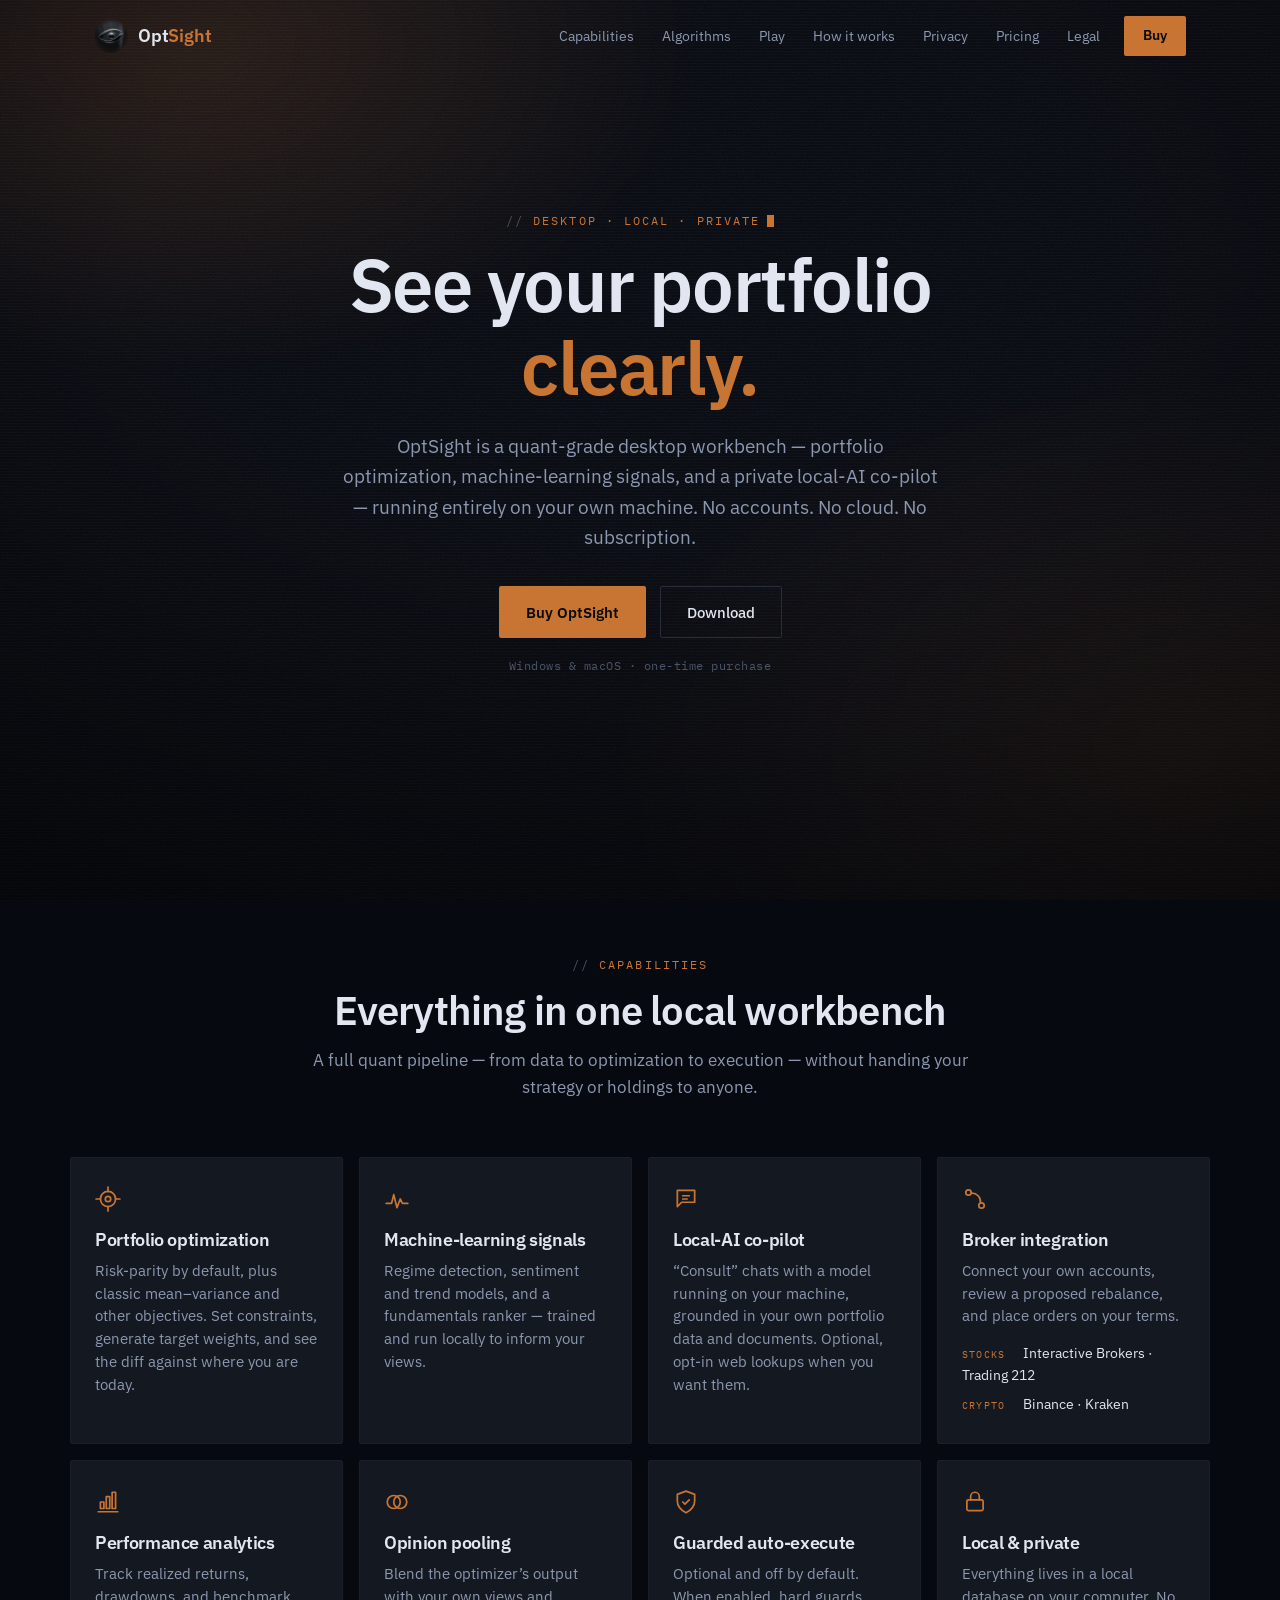
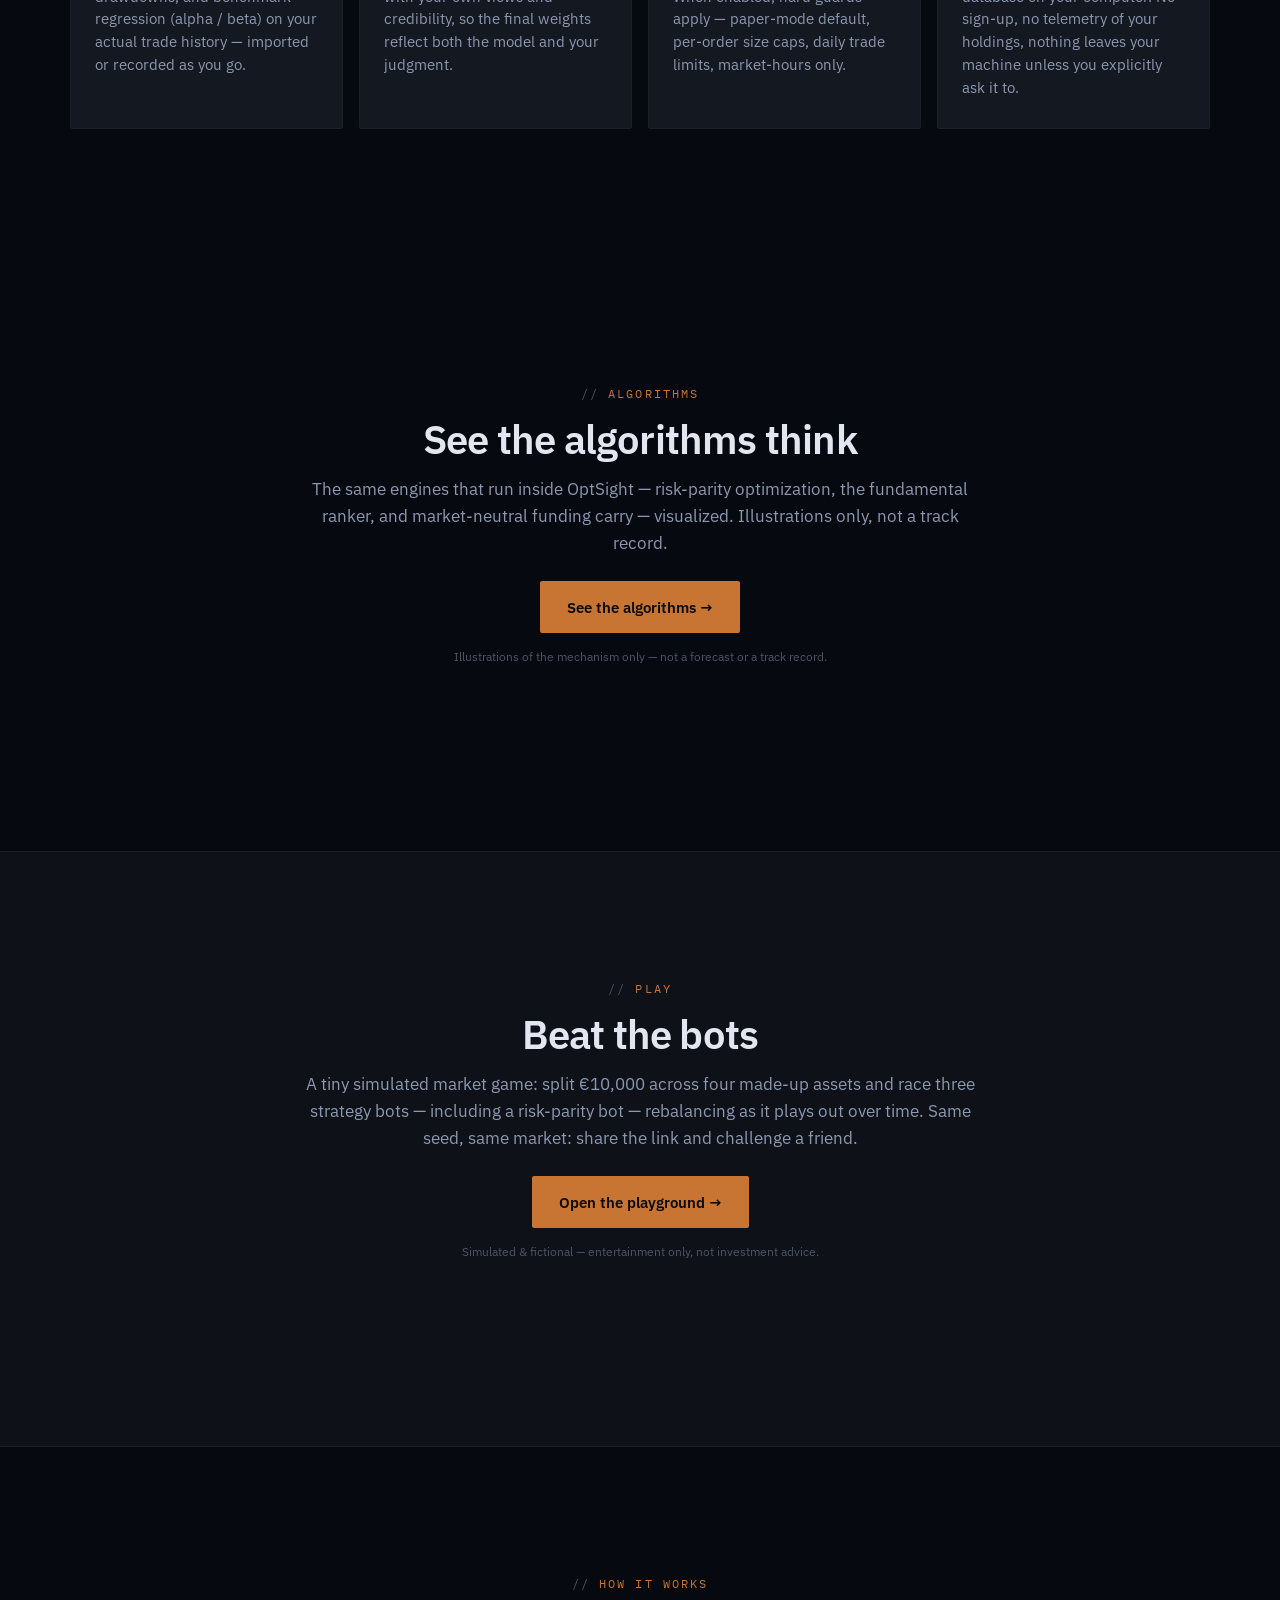
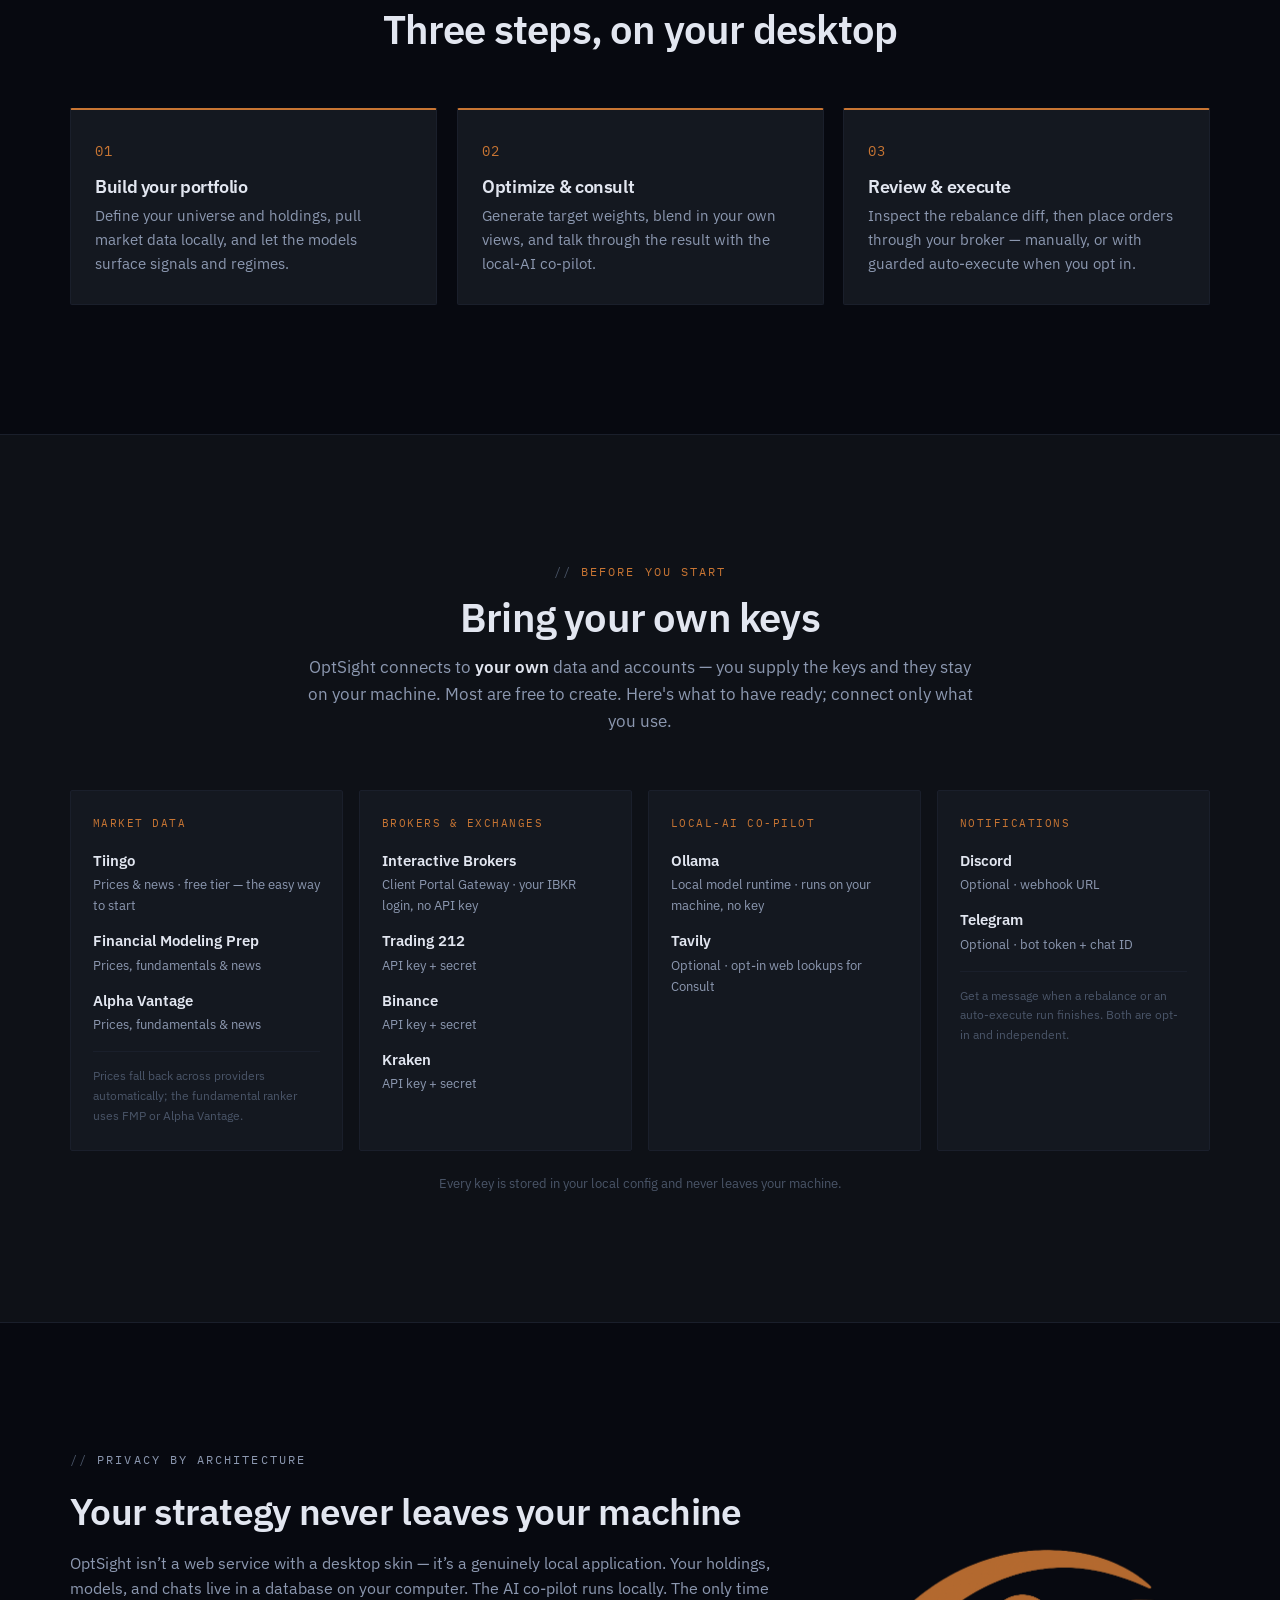
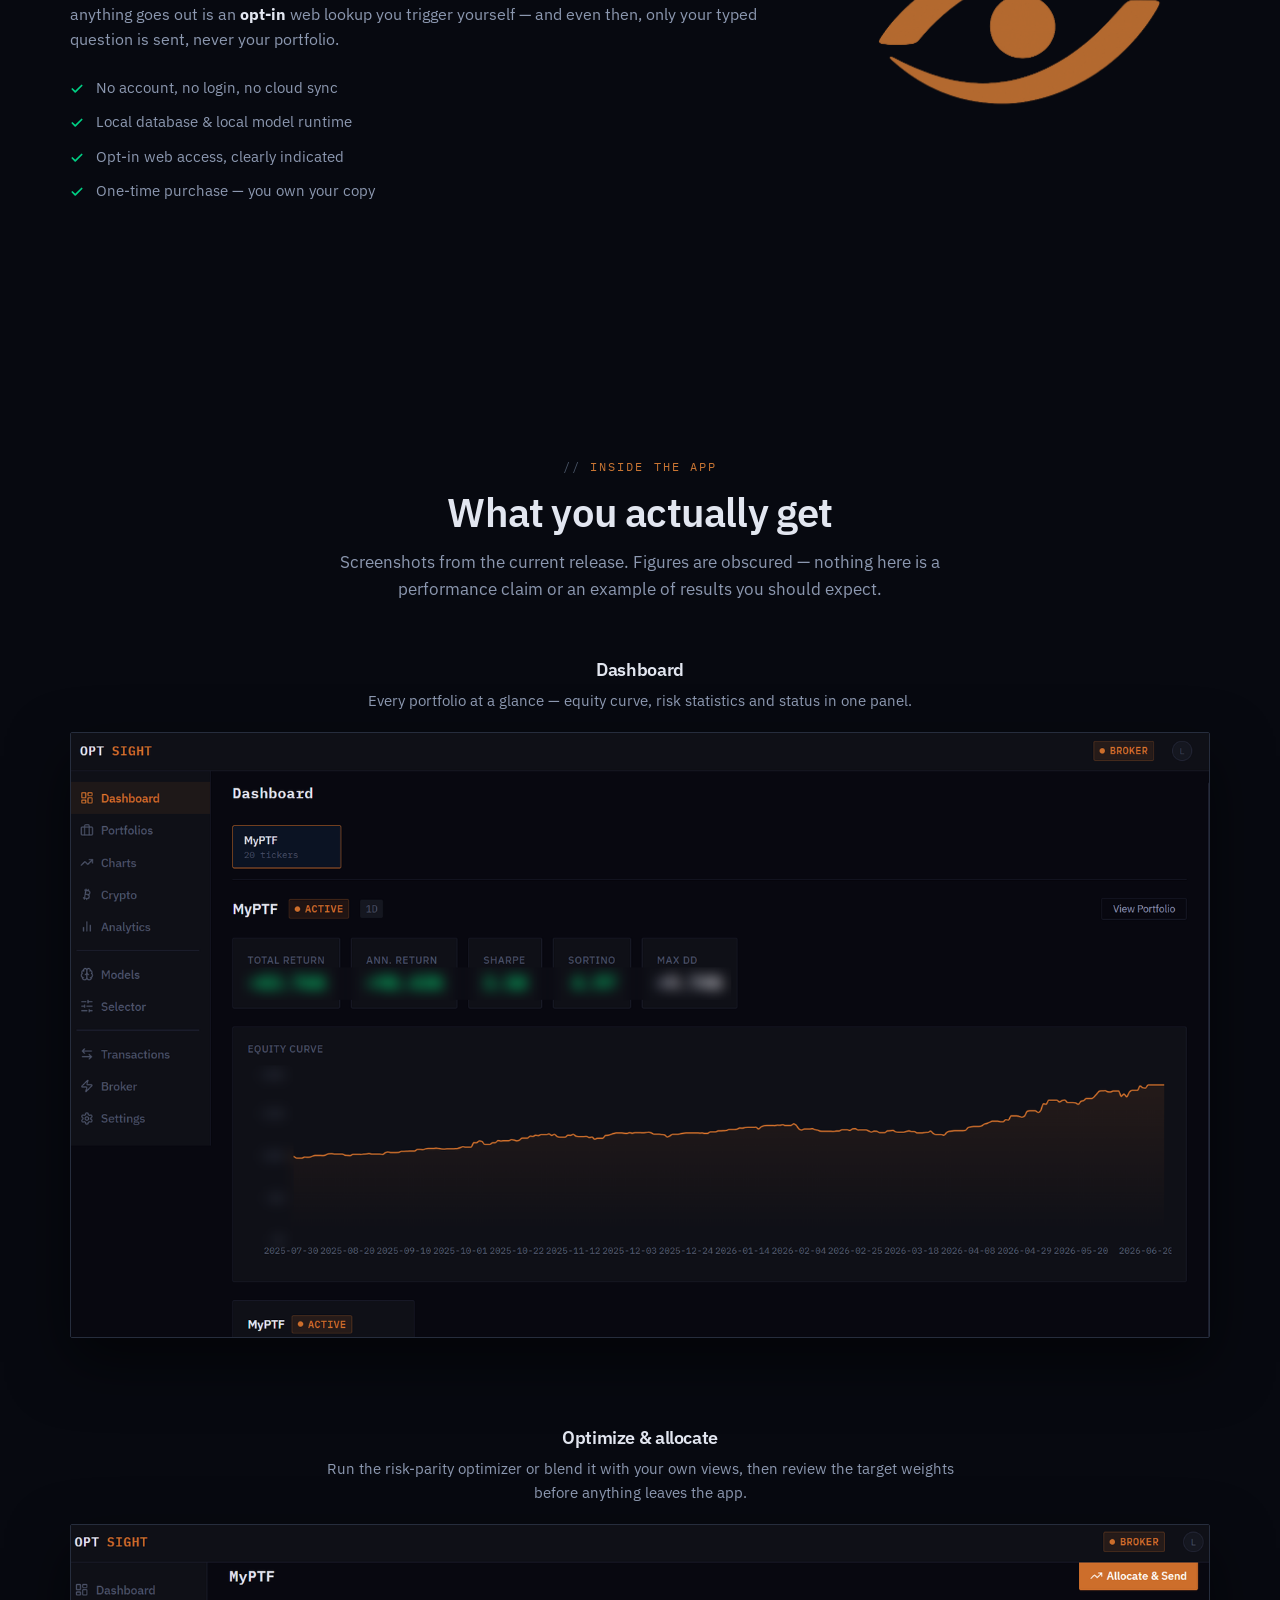
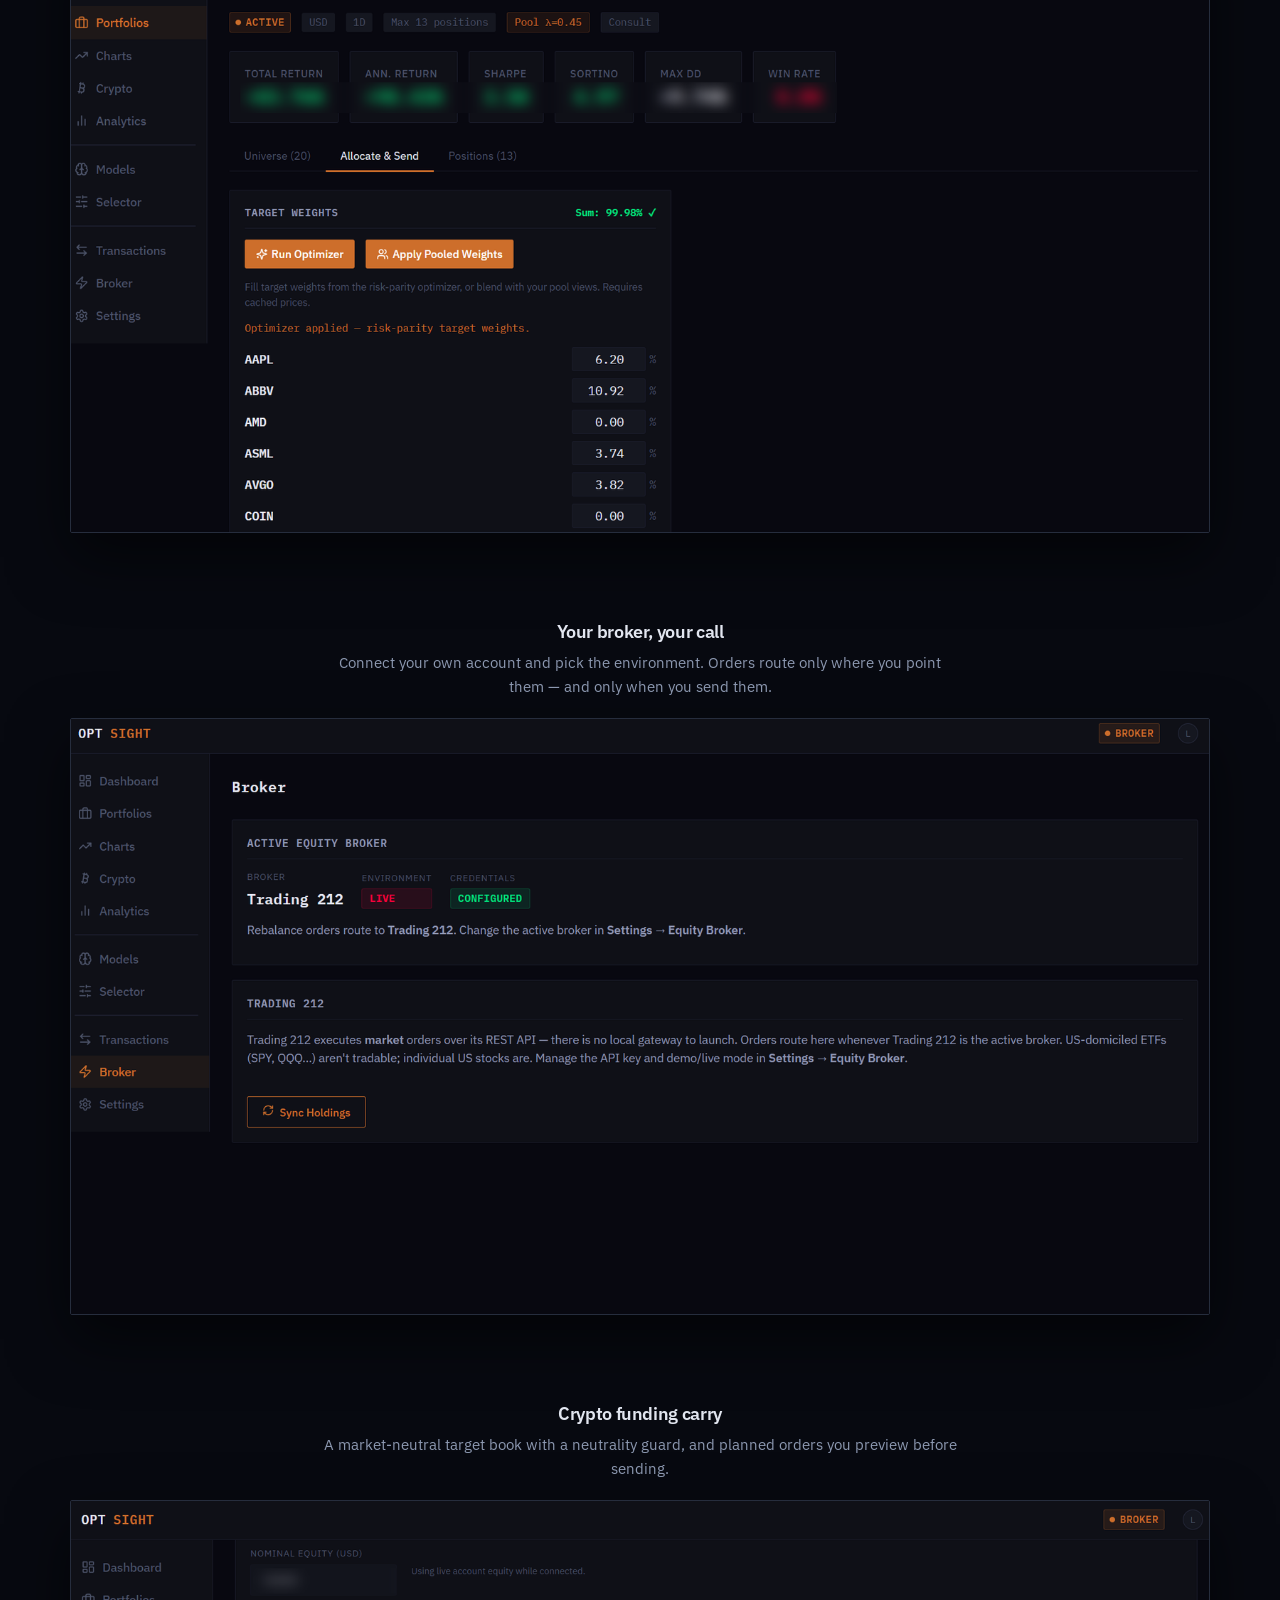
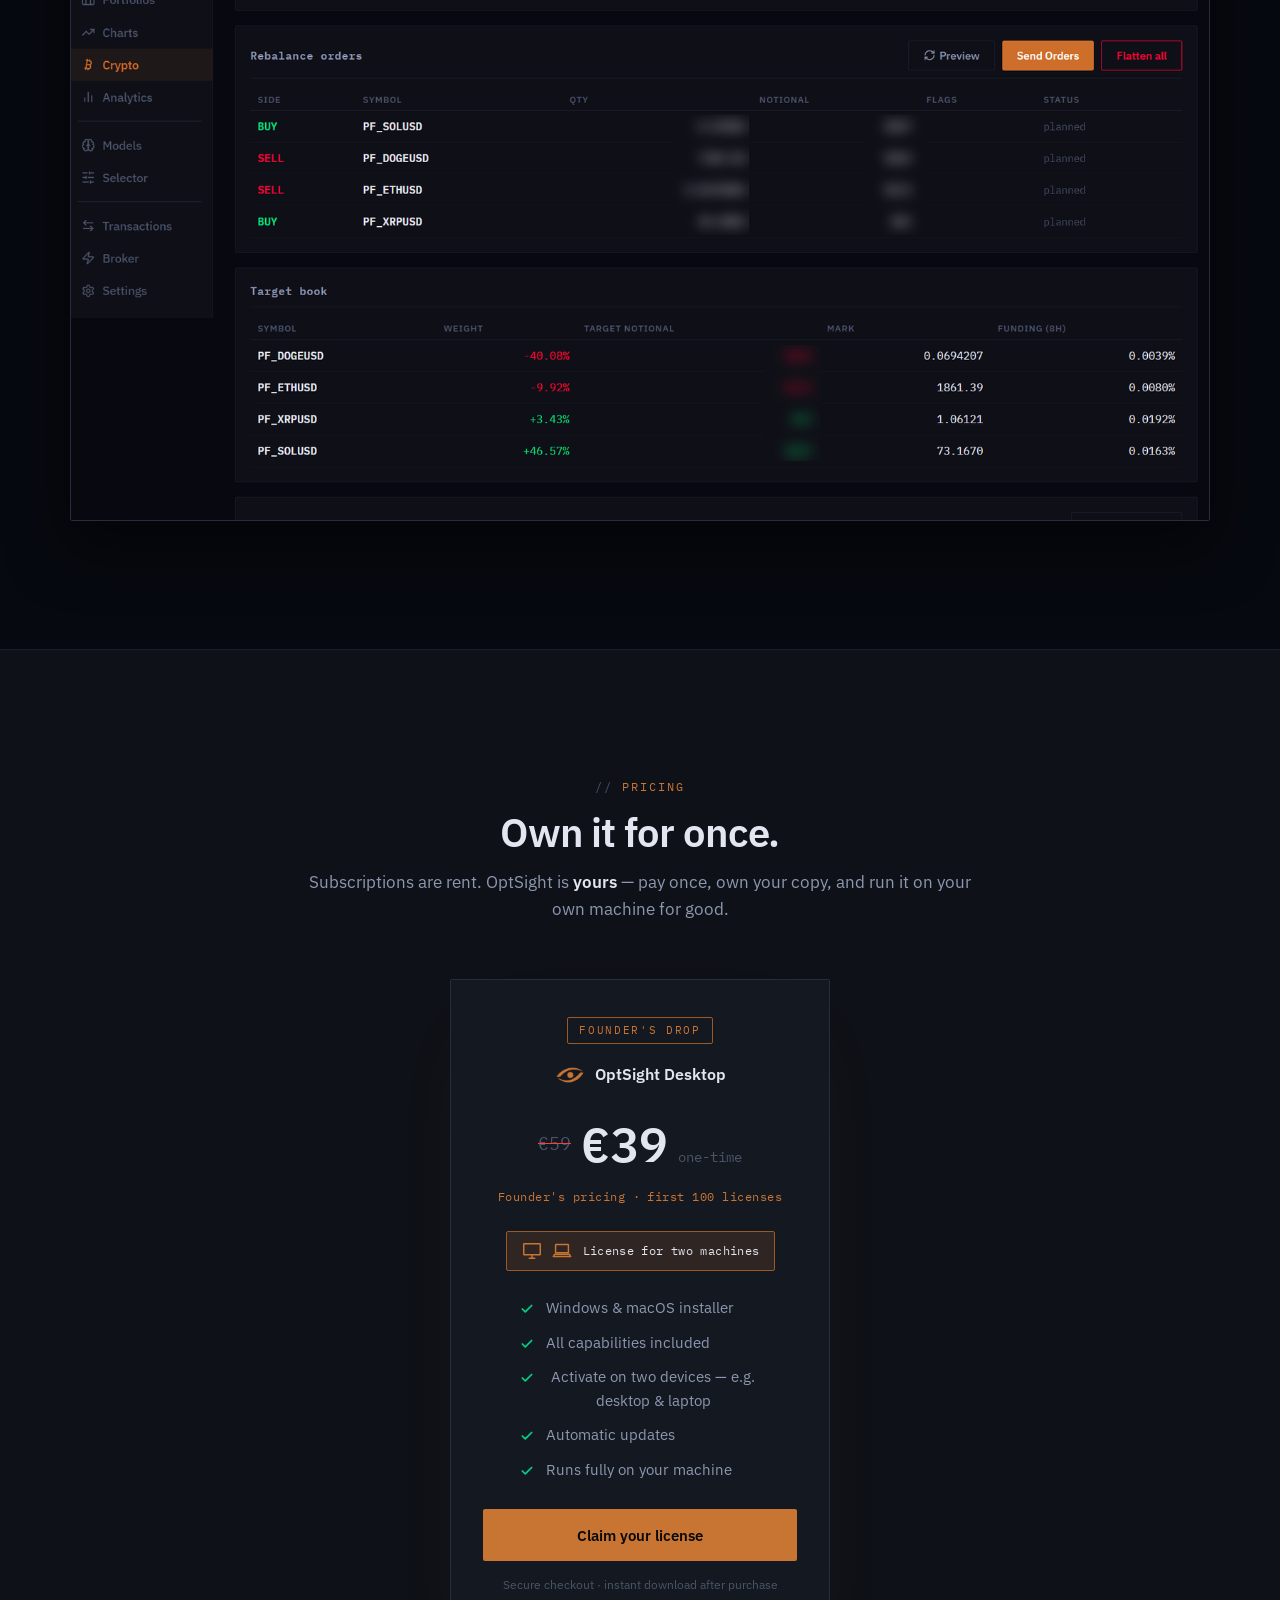
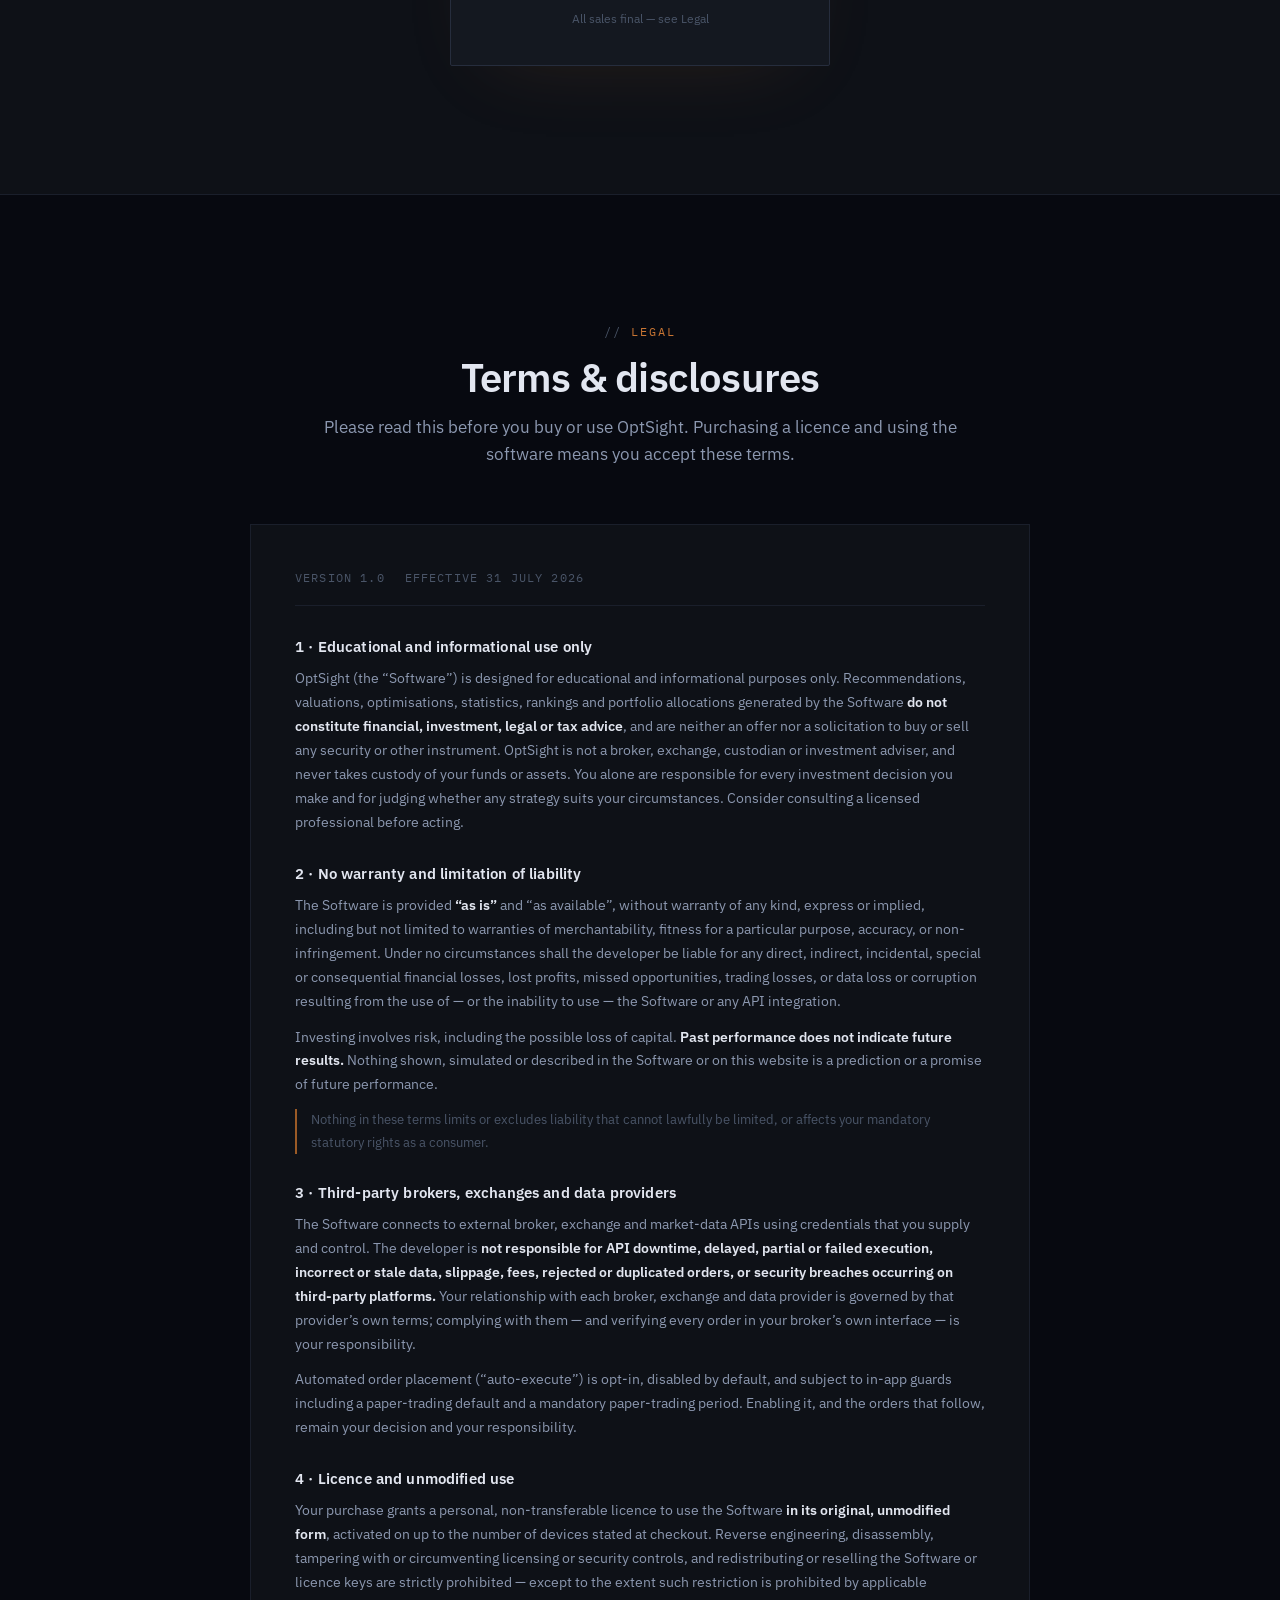
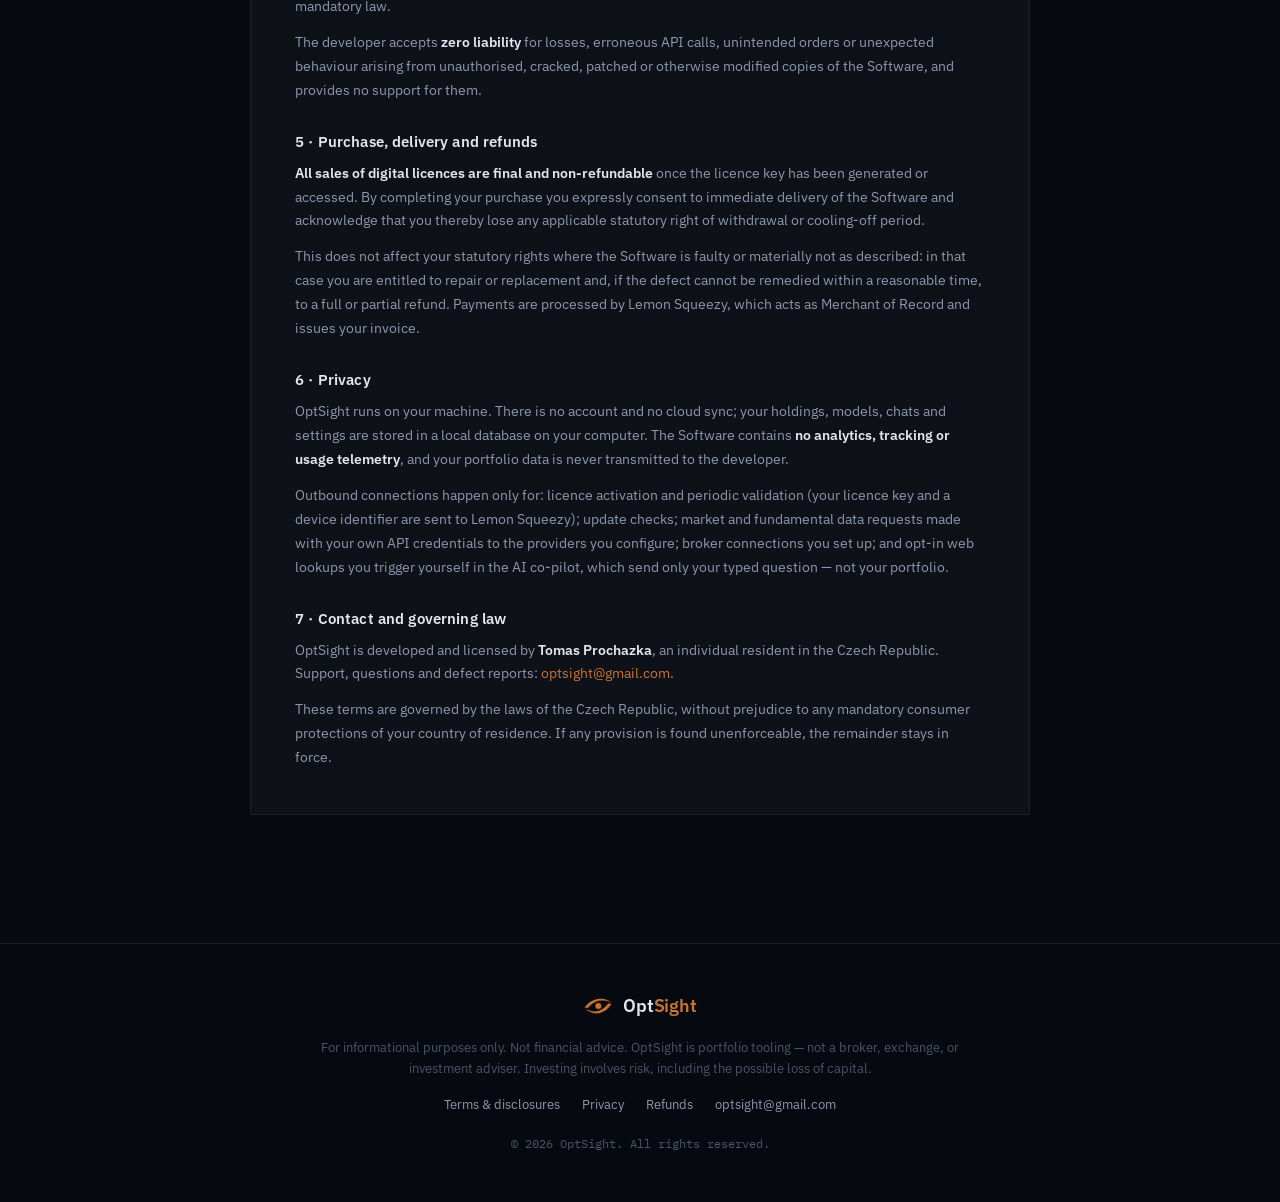
==== index.html @ f640161e "Publish the OptSight marketing site Static, self-contained (no build step). Homepage, algorithm visu" ====
<!DOCTYPE html>
<html lang="en">
<head>
  <meta charset="UTF-8" />
  <meta name="viewport" content="width=device-width, initial-scale=1.0" />
  <title>OptSight — Quant-grade portfolio tooling on your own machine</title>
  <meta name="description" content="OptSight is a private desktop app for portfolio optimization, ML signals, and a local-AI co-pilot. Your data stays on your machine. One-time purchase, no subscription." />

  <link rel="icon" type="image/png" href="assets/favicon.png" />
  <meta name="theme-color" content="#070910" />

  <!-- Open Graph -->
  <meta property="og:title" content="OptSight — portfolio tooling on your own machine" />
  <meta property="og:description" content="Quant-grade optimization, ML signals, and a private local-AI co-pilot. One-time purchase." />
  <meta property="og:type" content="website" />

  <!-- Fonts: IBM Plex Sans (body) + IBM Plex Mono (numbers) -->
  <link rel="preconnect" href="https://fonts.googleapis.com" />
  <link rel="preconnect" href="https://fonts.gstatic.com" crossorigin />
  <link href="https://fonts.googleapis.com/css2?family=IBM+Plex+Mono:wght@400;500;600&family=IBM+Plex+Sans:wght@400;500;600;700&display=swap" rel="stylesheet" />

  <link rel="stylesheet" href="styles.css" />
</head>
<body>

  <!-- ─────────────── AMBIENT BACKGROUND (page-wide, fixed) ─────────────── -->
  <div class="fx" aria-hidden="true">
    <div class="fx__glow"></div>
    <div class="fx__grain"></div>
    <div class="fx__scan"></div>
    <div class="fx__vignette"></div>
  </div>

  <!-- ───────────────────────── NAV ───────────────────────── -->
  <header class="nav" id="nav">
    <div class="nav__inner">
      <a class="brand" href="#top" aria-label="OptSight home">
        <img class="logo-gif" src="assets/animated_logo_loop.gif" alt="" width="400" height="400" aria-hidden="true" loading="eager" decoding="async" />
        <span class="brand__name">Opt<span class="brand__accent">Sight</span></span>
      </a>
      <nav class="nav__links" aria-label="Primary">
        <a href="#capabilities">Capabilities</a>
        <a href="algorithms.html">Algorithms</a>
        <a href="play.html">Play</a>
        <a href="#how">How it works</a>
        <a href="#privacy">Privacy</a>
        <a href="#pricing">Pricing</a>
        <a href="#legal">Legal</a>
      </nav>
      <a href="#pricing" class="btn btn--primary btn--sm">Buy</a>
    </div>
  </header>

  <main id="top">

    <!-- ───────────────────────── HERO ───────────────────────── -->
    <section class="hero">
      <div class="hero__content reveal">
        <p class="eyebrow"><span class="typed" data-text="Desktop · Local · Private"></span><span class="caret" aria-hidden="true"></span></p>
        <h1 class="hero__title">
          See your portfolio<br /><span class="accent">clearly.</span>
        </h1>
        <p class="hero__sub">
          OptSight is a quant-grade desktop workbench — portfolio optimization,
          machine-learning signals, and a private local-AI co-pilot — running
          entirely on your own machine. No accounts. No cloud. No subscription.
        </p>
        <div class="hero__cta">
          <!-- PLACEHOLDER: wire to checkout URL (Gumroad / Lemon Squeezy / Stripe link) -->
          <a href="#pricing" class="btn btn--primary" data-cta="buy">Buy OptSight</a>
          <a href="https://github.com/ProchTomas/optsight-releases/releases/latest"
             class="btn btn--ghost" rel="noopener">Download</a>
        </div>
        <p class="hero__note">Windows &amp; macOS · one-time purchase</p>
      </div>
    </section>

    <!-- ───────────────────────── CAPABILITIES ───────────────────────── -->
    <section class="section" id="capabilities">
      <div class="section__head reveal">
        <p class="eyebrow">Capabilities</p>
        <h2>Everything in one local workbench</h2>
        <p class="section__lead">
          A full quant pipeline — from data to optimization to execution — without
          handing your strategy or holdings to anyone.
        </p>
      </div>

      <div class="cards">
        <article class="card reveal">
          <span class="card__icon" data-icon="optimize" aria-hidden="true"></span>
          <h3>Portfolio optimization</h3>
          <p>Risk-parity by default, plus classic mean–variance and other objectives.
             Set constraints, generate target weights, and see the diff against where you are today.</p>
        </article>

        <article class="card reveal">
          <span class="card__icon" data-icon="signal" aria-hidden="true"></span>
          <h3>Machine-learning signals</h3>
          <p>Regime detection, sentiment and trend models, and a fundamentals ranker —
             trained and run locally to inform your views.</p>
        </article>

        <article class="card reveal">
          <span class="card__icon" data-icon="ai" aria-hidden="true"></span>
          <h3>Local-AI co-pilot</h3>
          <p>“Consult” chats with a model running on your machine, grounded in your own
             portfolio data and documents. Optional, opt-in web lookups when you want them.</p>
        </article>

        <article class="card reveal">
          <span class="card__icon" data-icon="broker" aria-hidden="true"></span>
          <h3>Broker integration</h3>
          <p>Connect your own accounts, review a proposed rebalance, and place orders on your terms.</p>
          <ul class="card__brokers">
            <li><span class="card__brokers-cat">Stocks</span> Interactive Brokers · Trading 212</li>
            <li><span class="card__brokers-cat">Crypto</span> Binance · Kraken</li>
          </ul>
        </article>

        <article class="card reveal">
          <span class="card__icon" data-icon="analytics" aria-hidden="true"></span>
          <h3>Performance analytics</h3>
          <p>Track realized returns, drawdowns, and benchmark regression (alpha / beta) on
             your actual trade history — imported or recorded as you go.</p>
        </article>

        <article class="card reveal">
          <span class="card__icon" data-icon="pool" aria-hidden="true"></span>
          <h3>Opinion pooling</h3>
          <p>Blend the optimizer’s output with your own views and credibility, so the final
             weights reflect both the model and your judgment.</p>
        </article>

        <article class="card reveal">
          <span class="card__icon" data-icon="guard" aria-hidden="true"></span>
          <h3>Guarded auto-execute</h3>
          <p>Optional and off by default. When enabled, hard guards apply — paper-mode default,
             per-order size caps, daily trade limits, market-hours only.</p>
        </article>

        <article class="card reveal">
          <span class="card__icon" data-icon="lock" aria-hidden="true"></span>
          <h3>Local &amp; private</h3>
          <p>Everything lives in a local database on your computer. No sign-up, no telemetry of
             your holdings, nothing leaves your machine unless you explicitly ask it to.</p>
        </article>
      </div>
    </section>

    <!-- ───────────────────────── ALGORITHMS (teaser → dedicated page) ───────────────────────── -->
    <section class="section" id="algorithms">
      <div class="section__head reveal">
        <p class="eyebrow">Algorithms</p>
        <h2>See the algorithms think</h2>
        <p class="section__lead">
          The same engines that run inside OptSight — risk-parity optimization, the fundamental
          ranker, and market-neutral funding carry — visualized. Illustrations only, not a track record.
        </p>
        <p class="play-teaser__cta">
          <a href="algorithms.html" class="btn btn--primary">See the algorithms →</a>
        </p>
        <p class="play-teaser__fine">Illustrations of the mechanism only — not a forecast or a track record.</p>
      </div>
    </section>

    <!-- ───────────────────────── PLAY (teaser → dedicated page) ───────────────────────── -->
    <section class="section section--alt" id="play">
      <div class="section__head reveal">
        <p class="eyebrow">Play</p>
        <h2>Beat the bots</h2>
        <p class="section__lead">
          A tiny simulated market game: split €10,000 across four made-up assets and race three
          strategy bots — including a risk-parity bot — rebalancing as it plays out over time.
          Same seed, same market: share the link and challenge a friend.
        </p>
        <p class="play-teaser__cta">
          <a href="play.html" class="btn btn--primary">Open the playground →</a>
        </p>
        <p class="play-teaser__fine">Simulated &amp; fictional — entertainment only, not investment advice.</p>
      </div>
    </section>

    <!-- ───────────────────────── HOW IT WORKS ───────────────────────── -->
    <section class="section" id="how">
      <div class="section__head reveal">
        <p class="eyebrow">How it works</p>
        <h2>Three steps, on your desktop</h2>
      </div>

      <ol class="steps">
        <li class="step reveal">
          <span class="step__num">01</span>
          <h3>Build your portfolio</h3>
          <p>Define your universe and holdings, pull market data locally, and let the models
             surface signals and regimes.</p>
        </li>
        <li class="step reveal">
          <span class="step__num">02</span>
          <h3>Optimize &amp; consult</h3>
          <p>Generate target weights, blend in your own views, and talk through the result with
             the local-AI co-pilot.</p>
        </li>
        <li class="step reveal">
          <span class="step__num">03</span>
          <h3>Review &amp; execute</h3>
          <p>Inspect the rebalance diff, then place orders through your broker — manually, or with
             guarded auto-execute when you opt in.</p>
        </li>
      </ol>
    </section>

    <!-- ───────────────────────── WHAT YOU'LL NEED (bring your own keys) ───────────────────────── -->
    <section class="section section--alt" id="prepare">
      <div class="section__head reveal">
        <p class="eyebrow">Before you start</p>
        <h2>Bring your own keys</h2>
        <p class="section__lead">
          OptSight connects to <strong>your own</strong> data and accounts — you supply the keys and
          they stay on your machine. Most are free to create. Here's what to have ready; connect only
          what you use.
        </p>
      </div>

      <div class="keys">
        <article class="keygroup reveal">
          <p class="keygroup__label">Market data</p>
          <ul>
            <li><span class="keygroup__name">Tiingo</span><span class="keygroup__note">Prices &amp; news · free tier — the easy way to start</span></li>
            <li><span class="keygroup__name">Financial Modeling Prep</span><span class="keygroup__note">Prices, fundamentals &amp; news</span></li>
            <li><span class="keygroup__name">Alpha Vantage</span><span class="keygroup__note">Prices, fundamentals &amp; news</span></li>
          </ul>
          <p class="keygroup__foot">Prices fall back across providers automatically; the fundamental ranker uses FMP or Alpha Vantage.</p>
        </article>

        <article class="keygroup reveal">
          <p class="keygroup__label">Brokers &amp; exchanges</p>
          <ul>
            <li><span class="keygroup__name">Interactive Brokers</span><span class="keygroup__note">Client Portal Gateway · your IBKR login, no API key</span></li>
            <li><span class="keygroup__name">Trading 212</span><span class="keygroup__note">API key + secret</span></li>
            <li><span class="keygroup__name">Binance</span><span class="keygroup__note">API key + secret</span></li>
            <li><span class="keygroup__name">Kraken</span><span class="keygroup__note">API key + secret</span></li>
          </ul>
        </article>

        <article class="keygroup reveal">
          <p class="keygroup__label">Local-AI co-pilot</p>
          <ul>
            <li><span class="keygroup__name">Ollama</span><span class="keygroup__note">Local model runtime · runs on your machine, no key</span></li>
            <li><span class="keygroup__name">Tavily</span><span class="keygroup__note">Optional · opt-in web lookups for Consult</span></li>
          </ul>
        </article>

        <article class="keygroup reveal">
          <p class="keygroup__label">Notifications</p>
          <ul>
            <li><span class="keygroup__name">Discord</span><span class="keygroup__note">Optional · webhook URL</span></li>
            <li><span class="keygroup__name">Telegram</span><span class="keygroup__note">Optional · bot token + chat ID</span></li>
          </ul>
          <p class="keygroup__foot">Get a message when a rebalance or an auto-execute run finishes. Both are opt-in and independent.</p>
        </article>
      </div>

      <p class="keys__fine">Every key is stored in your local config and never leaves your machine.</p>
    </section>

    <!-- ───────────────────────── PRIVACY ───────────────────────── -->
    <section class="section" id="privacy">
      <div class="privacy reveal">
        <div class="privacy__text">
          <p class="eyebrow">Privacy by architecture</p>
          <h2>Your strategy never leaves your machine</h2>
          <p>
            OptSight isn’t a web service with a desktop skin — it’s a genuinely local
            application. Your holdings, models, and chats live in a database on your computer.
            The AI co-pilot runs locally. The only time anything goes out is an
            <strong>opt-in</strong> web lookup you trigger yourself — and even then, only your
            typed question is sent, never your portfolio.
          </p>
          <ul class="ticks">
            <li>No account, no login, no cloud sync</li>
            <li>Local database &amp; local model runtime</li>
            <li>Opt-in web access, clearly indicated</li>
            <li>One-time purchase — you own your copy</li>
          </ul>
        </div>
        <div class="privacy__mark" aria-hidden="true">
          <span class="logo-mark logo-mark--xl"></span>
        </div>
      </div>
    </section>

    <!-- ───────────────────────── SCREENSHOTS ───────────────────────── -->
    <section class="section" id="inside">
      <div class="section__head reveal">
        <p class="eyebrow">Inside the app</p>
        <h2>What you actually get</h2>
        <p class="section__lead">
          Screenshots from the current release. Figures are obscured — nothing here is a
          performance claim or an example of results you should expect.
        </p>
      </div>

      <div class="shots">
        <figure class="shot reveal">
          <figcaption>
            <h3>Dashboard</h3>
            <p>Every portfolio at a glance — equity curve, risk statistics and status in one panel.</p>
          </figcaption>
          <img src="assets/shots/shot-dashboard.png" width="1600" height="850" loading="lazy" decoding="async"
               alt="OptSight dashboard showing a portfolio's equity curve and risk statistic tiles" />
        </figure>

        <figure class="shot reveal">
          <figcaption>
            <h3>Optimize &amp; allocate</h3>
            <p>Run the risk-parity optimizer or blend it with your own views, then review the target weights before anything leaves the app.</p>
          </figcaption>
          <img src="assets/shots/shot-portfolio.png" width="1600" height="853" loading="lazy" decoding="async"
               alt="Portfolio page with target weights filled by the risk-parity optimizer" />
        </figure>

        <figure class="shot reveal">
          <figcaption>
            <h3>Your broker, your call</h3>
            <p>Connect your own account and pick the environment. Orders route only where you point them — and only when you send them.</p>
          </figcaption>
          <img src="assets/shots/shot-broker.png" width="1600" height="836" loading="lazy" decoding="async"
               alt="Broker page showing the active equity broker and its connection status" />
        </figure>

        <figure class="shot reveal">
          <figcaption>
            <h3>Crypto funding carry</h3>
            <p>A market-neutral target book with a neutrality guard, and planned orders you preview before sending.</p>
          </figcaption>
          <img src="assets/shots/shot-crypto.png" width="1600" height="870" loading="lazy" decoding="async"
               alt="Crypto page listing planned rebalance orders and the target funding-carry book" />
        </figure>
      </div>
    </section>

    <!-- ───────────────────────── PRICING ───────────────────────── -->
    <section class="section section--alt" id="pricing">
      <div class="section__head reveal">
        <p class="eyebrow">Pricing</p>
        <h2>Own it for once.</h2>
        <p class="section__lead">Subscriptions are rent. OptSight is <strong>yours</strong> — pay once, own your copy, and run it on your own machine for good.</p>
      </div>

      <div class="price-card reveal">
        <span class="badge">Founder's drop</span>
        <div class="price-card__head">
          <span class="logo-mark"></span>
          <span>OptSight Desktop</span>
        </div>
        <!-- PLACEHOLDER PRICE: launch €39 / anchor €59 — confirm finals before launch -->
        <div class="price">
          <span class="price__was">€59</span>
          <span class="price__amount" data-price>€39</span>
          <span class="price__period">one-time</span>
        </div>
        <p class="price__drop">Founder's pricing · first 100 licenses</p>
        <div class="price-devices" aria-label="One license activates on two machines">
          <span class="price-devices__icons" aria-hidden="true">
            <svg viewBox="0 0 24 24" fill="none" stroke="currentColor" stroke-width="1.6" stroke-linecap="round" stroke-linejoin="round"><rect x="3" y="4" width="18" height="12" rx="0.5"/><path d="M9 20h6M12 16v4"/></svg>
            <svg viewBox="0 0 24 24" fill="none" stroke="currentColor" stroke-width="1.6" stroke-linecap="round" stroke-linejoin="round"><rect x="5" y="5" width="14" height="9" rx="0.5"/><path d="M2.5 18h19l-1.4-2.4H3.9z"/></svg>
          </span>
          <span class="price-devices__label">License for two machines</span>
        </div>
        <ul class="ticks ticks--center">
          <li>Windows &amp; macOS installer</li>
          <li>All capabilities included</li>
          <li>Activate on two devices — e.g. desktop &amp; laptop</li>
          <li>Automatic updates</li>
          <li>Runs fully on your machine</li>
        </ul>
        <!-- PLACEHOLDER: replace href with the checkout link (Gumroad / Lemon Squeezy / Stripe) -->
        <a href="#" class="btn btn--primary btn--block" data-cta="buy">Claim your license</a>
        <p class="price-card__fine">Secure checkout · instant download after purchase</p>
        <p class="price-card__fine">All sales final — see <a href="#legal">Legal</a></p>
      </div>
    </section>

    <!-- ───────────────────────── LEGAL ───────────────────────── -->
    <!-- Single canonical URL for Terms, Privacy and Refunds — link this
         anchor (https://opt-sight.com/#legal) from the checkout, the product
         description, and the in-app activation screen. -->
    <section class="section" id="legal">
      <div class="section__head reveal">
        <p class="eyebrow">Legal</p>
        <h2>Terms &amp; disclosures</h2>
        <p class="section__lead">
          Please read this before you buy or use OptSight. Purchasing a licence and using the
          software means you accept these terms.
        </p>
      </div>

      <div class="legal reveal">
        <p class="legal__meta"><span>Version 1.0</span><span>Effective 31 July 2026</span></p>

        <article class="legal__block">
          <h3>1 · Educational and informational use only</h3>
          <p>
            OptSight (the “Software”) is designed for educational and informational purposes
            only. Recommendations, valuations, optimisations, statistics, rankings and
            portfolio allocations generated by the Software <strong>do not constitute financial,
            investment, legal or tax advice</strong>, and are neither an offer nor a
            solicitation to buy or sell any security or other instrument. OptSight is not a
            broker, exchange, custodian or investment adviser, and never takes custody of your
            funds or assets. You alone are responsible for every investment decision you make
            and for judging whether any strategy suits your circumstances. Consider consulting
            a licensed professional before acting.
          </p>
        </article>

        <article class="legal__block">
          <h3>2 · No warranty and limitation of liability</h3>
          <p>
            The Software is provided <strong>“as is”</strong> and “as available”, without
            warranty of any kind, express or implied, including but not limited to warranties
            of merchantability, fitness for a particular purpose, accuracy, or
            non-infringement. Under no circumstances shall the developer be liable for any
            direct, indirect, incidental, special or consequential financial losses, lost
            profits, missed opportunities, trading losses, or data loss or corruption
            resulting from the use of — or the inability to use — the Software or any API
            integration.
          </p>
          <p>
            Investing involves risk, including the possible loss of capital.
            <strong>Past performance does not indicate future results.</strong> Nothing shown,
            simulated or described in the Software or on this website is a prediction or a
            promise of future performance.
          </p>
          <p class="legal__note">
            Nothing in these terms limits or excludes liability that cannot lawfully be
            limited, or affects your mandatory statutory rights as a consumer.
          </p>
        </article>

        <article class="legal__block">
          <h3>3 · Third-party brokers, exchanges and data providers</h3>
          <p>
            The Software connects to external broker, exchange and market-data APIs using
            credentials that you supply and control. The developer is
            <strong>not responsible for API downtime, delayed, partial or failed execution,
            incorrect or stale data, slippage, fees, rejected or duplicated orders, or
            security breaches occurring on third-party platforms.</strong> Your relationship
            with each broker, exchange and data provider is governed by that provider’s own
            terms; complying with them — and verifying every order in your broker’s own
            interface — is your responsibility.
          </p>
          <p>
            Automated order placement (“auto-execute”) is opt-in, disabled by default, and
            subject to in-app guards including a paper-trading default and a mandatory
            paper-trading period. Enabling it, and the orders that follow, remain your
            decision and your responsibility.
          </p>
        </article>

        <article class="legal__block">
          <h3>4 · Licence and unmodified use</h3>
          <p>
            Your purchase grants a personal, non-transferable licence to use the Software
            <strong>in its original, unmodified form</strong>, activated on up to the number of
            devices stated at checkout. Reverse engineering, disassembly, tampering with or
            circumventing licensing or security controls, and redistributing
            or reselling the Software or licence keys are strictly prohibited — except to the
            extent such restriction is prohibited by applicable mandatory law.
          </p>
          <p>
            The developer accepts <strong>zero liability</strong> for losses, erroneous API
            calls, unintended orders or unexpected behaviour arising from unauthorised,
            cracked, patched or otherwise modified copies of the Software, and provides no
            support for them.
          </p>
        </article>

        <article class="legal__block">
          <h3>5 · Purchase, delivery and refunds</h3>
          <p>
            <strong>All sales of digital licences are final and non-refundable</strong> once
            the licence key has been generated or accessed. By completing your purchase you
            expressly consent to immediate delivery of the Software and acknowledge that you
            thereby lose any applicable statutory right of withdrawal or cooling-off period.
          </p>
          <p>
            This does not affect your statutory rights where the Software is faulty or
            materially not as described: in that case you are entitled to repair or
            replacement and, if the defect cannot be remedied within a reasonable time, to a
            full or partial refund. Payments are processed by Lemon Squeezy, which acts as
            Merchant of Record and issues your invoice.
          </p>
        </article>

        <article class="legal__block">
          <h3>6 · Privacy</h3>
          <p>
            OptSight runs on your machine. There is no account and no cloud sync; your
            holdings, models, chats and settings are stored in a local database on your
            computer. The Software contains <strong>no analytics, tracking or usage
            telemetry</strong>, and your portfolio data is never transmitted to the developer.
          </p>
          <p>
            Outbound connections happen only for: licence activation and periodic validation
            (your licence key and a device identifier are sent to Lemon Squeezy); update
            checks; market and fundamental data requests made with your own API credentials to
            the providers you configure; broker connections you set up; and opt-in web lookups
            you trigger yourself in the AI co-pilot, which send only your typed question — not
            your portfolio.
          </p>
        </article>

        <article class="legal__block">
          <h3>7 · Contact and governing law</h3>
          <p>
            <!-- Licensor is a natural person until an entity exists; update this line and
                 §5's Merchant-of-Record wording if that changes. -->
            OptSight is developed and licensed by <strong>Tomas Prochazka</strong>, an
            individual resident in the Czech Republic. Support, questions and defect reports:
            <a href="mailto:optsight@gmail.com">optsight@gmail.com</a>.
          </p>
          <p>
            These terms are governed by the laws of the Czech Republic, without prejudice to
            any mandatory consumer protections of your country of residence. If any provision
            is found unenforceable, the remainder stays in force.
          </p>
        </article>
      </div>
    </section>

  </main>

  <!-- ───────────────────────── FOOTER ───────────────────────── -->
  <footer class="footer">
    <div class="footer__inner">
      <div class="footer__brand">
        <span class="logo-mark"></span>
        <span class="brand__name">Opt<span class="brand__accent">Sight</span></span>
      </div>
      <p class="footer__disclaimer">
        For informational purposes only. Not financial advice. OptSight is portfolio tooling —
        not a broker, exchange, or investment adviser. Investing involves risk, including the
        possible loss of capital.
      </p>
      <p class="footer__links">
        <a href="#legal">Terms &amp; disclosures</a>
        <a href="#legal">Privacy</a>
        <a href="#legal">Refunds</a>
        <a href="mailto:optsight@gmail.com">optsight@gmail.com</a>
      </p>
      <p class="footer__copy">© <span data-year>2026</span> OptSight. All rights reserved.</p>
    </div>
  </footer>

  <!-- tiny toast for unwired placeholder CTAs -->
  <div class="toast" id="toast" role="status" aria-live="polite"></div>

  <script src="fx-core.js" defer></script>
  <script src="main.js" defer></script>
  <script src="viz.js" defer></script>
</body>
</html>
---- styles.css ----
/* ===================================================================
   OptSight landing — brand tokens mirror src/styles/tokens.css
   =================================================================== */
:root {
  --canvas: #070910;
  --panel:  #0e1117;
  --raised: #141820;
  --hover:  #1a1f2b;

  --accent:      #c87533;
  --accent-dim:  #9a5a26;
  --accent-glow: rgba(200, 117, 51, 0.15);
  --danger:  #ff3b3b;
  --success: #00d084;
  --warning: #f0a500;
  --muted:   #4a5568;

  --text-primary:   #e2e6f0;
  --text-secondary: #8c98b0;

  --border:        #1a1f2b;
  --border-strong: #262d3d;

  --font-mono: "IBM Plex Mono", "Courier New", monospace;
  --font-sans: "IBM Plex Sans", system-ui, sans-serif;

  --radius: 2px;
  --maxw: 1140px;
  --ease: 160ms ease;
}

/* ---------- reset ---------- */
*, *::before, *::after { box-sizing: border-box; margin: 0; padding: 0; }
html { scroll-behavior: smooth; background: var(--canvas); }
body {
  background: transparent;
  color: var(--text-primary);
  font-family: var(--font-sans);
  font-size: 16px;
  line-height: 1.6;
  -webkit-font-smoothing: antialiased;
  overflow-x: hidden;
}
a { color: inherit; text-decoration: none; }
h1, h2, h3 { font-weight: 600; line-height: 1.12; letter-spacing: -0.02em; }
img, svg { display: block; }
::selection { background: var(--accent); color: #fff; }

/* ---------- shared bits ---------- */
.accent { color: var(--accent); }

.eyebrow {
  font-family: var(--font-mono);
  font-size: 0.72rem;
  text-transform: uppercase;
  letter-spacing: 0.18em;
  color: var(--accent);
  margin-bottom: 14px;
}
.eyebrow::before { content: "// "; color: var(--muted); font-weight: 400; }

/* blinking terminal caret */
.caret {
  display: inline-block;
  width: 7px;
  height: 1.05em;
  margin-left: 7px;
  background: var(--accent);
  vertical-align: -2px;
  animation: blink 1.05s steps(1) infinite;
}

.logo-mark {
  display: inline-block;
  width: 30px;
  aspect-ratio: 644 / 389;
  background: var(--accent);
  -webkit-mask: url(assets/logo-eye.png) center / contain no-repeat;
          mask: url(assets/logo-eye.png) center / contain no-repeat;
  flex: none;
}
.logo-mark--xl { width: clamp(180px, 28vw, 320px); }

/* animated chrome eye — brand mark in the top banner */
.logo-gif {
  width: 34px;
  height: 34px;
  object-fit: contain;
  flex: none;
  /* dissolve the gif's dark square plate so it blends into the bar */
  -webkit-mask-image: radial-gradient(circle at 50% 50%, #000 52%, transparent 74%);
          mask-image: radial-gradient(circle at 50% 50%, #000 52%, transparent 74%);
  filter: contrast(1.05) drop-shadow(0 0 8px rgba(200, 117, 51, 0.25));
}

/* ---------- buttons ---------- */
.btn {
  display: inline-flex;
  align-items: center;
  justify-content: center;
  gap: 8px;
  font-family: var(--font-sans);
  font-size: 0.95rem;
  font-weight: 500;
  padding: 13px 26px;
  border-radius: var(--radius);
  border: 1px solid transparent;
  cursor: pointer;
  transition: transform var(--ease), background var(--ease),
              border-color var(--ease), box-shadow var(--ease);
  white-space: nowrap;
}
.btn--sm { padding: 8px 18px; font-size: 0.85rem; }
.btn--block { width: 100%; }
.btn--primary {
  background: var(--accent);
  color: #0a0a0a;
  font-weight: 600;
  box-shadow: 0 0 0 0 var(--accent-glow);
}
.btn--primary:hover {
  background: #d98341;
  transform: translateY(-2px);
  box-shadow: 0 10px 30px -8px var(--accent-glow);
}
.btn--ghost {
  background: transparent;
  color: var(--text-primary);
  border-color: var(--border-strong);
}
.btn--ghost:hover {
  border-color: var(--accent);
  color: var(--accent);
  transform: translateY(-2px);
}

/* ===================================================================
   AMBIENT BACKGROUND FX  (fixed, behind all content)
   underground texture: drifting copper aurora + film grain + scanlines + vignette
   =================================================================== */
.fx {
  position: fixed;
  inset: 0;
  z-index: -1;            /* above html bg, below content */
  pointer-events: none;
  overflow: hidden;
}
.fx__glow {
  position: absolute;
  inset: -25%;
  background:
    radial-gradient(38% 34% at 26% 20%, rgba(200, 117, 51, 0.16), transparent 70%),
    radial-gradient(44% 38% at 80% 72%, rgba(200, 117, 51, 0.10), transparent 72%);
  filter: blur(12px);
  animation: aurora 24s ease-in-out infinite alternate;
}
.fx__grain {
  position: absolute;
  inset: -50%;
  background-image: url("data:image/svg+xml,<svg xmlns='http://www.w3.org/2000/svg' width='220' height='220'><filter id='n'><feTurbulence type='fractalNoise' baseFrequency='0.82' numOctaves='2' stitchTiles='stitch'/><feColorMatrix type='saturate' values='0'/></filter><rect width='100%25' height='100%25' filter='url(%23n)'/></svg>");
  background-size: 220px 220px;
  opacity: 0.06;
  mix-blend-mode: overlay;
  animation: grain 0.5s steps(5) infinite;
}
.fx__scan {
  position: absolute;
  inset: 0;
  opacity: 0.5;
  mix-blend-mode: overlay;
  background-image: repeating-linear-gradient(
    to bottom, rgba(255, 255, 255, 0.035) 0 1px, transparent 1px 3px);
  animation: flicker 7s steps(1) infinite;   /* faint CRT instability */
}
.fx__vignette {
  position: absolute;
  inset: 0;
  background: radial-gradient(ellipse 100% 88% at 50% 28%,
    transparent 38%, rgba(0, 0, 0, 0.55) 100%);
}

/* ===================================================================
   NAV
   =================================================================== */
.nav {
  position: fixed;
  inset: 0 0 auto 0;
  z-index: 50;
  background: rgba(7, 9, 16, 0);
  border-bottom: 1px solid transparent;
  transition: background var(--ease), border-color var(--ease), backdrop-filter var(--ease);
}
.nav.is-scrolled {
  background: rgba(7, 9, 16, 0.82);
  backdrop-filter: blur(10px);
  border-bottom-color: var(--border);
}
.nav__inner {
  max-width: var(--maxw);
  margin: 0 auto;
  padding: 16px 24px;
  display: flex;
  align-items: center;
  gap: 24px;
}
.brand { display: inline-flex; align-items: center; gap: 10px; }
.brand__name { font-weight: 600; font-size: 1.1rem; letter-spacing: -0.01em; }
.brand__accent { color: var(--accent); }
.nav__links {
  display: flex;
  gap: 28px;
  margin-left: auto;
  font-size: 0.9rem;
  color: var(--text-secondary);
}
.nav__links a { transition: color var(--ease); }
.nav__links a:hover { color: var(--text-primary); }

/* ===================================================================
   HERO
   =================================================================== */
.hero {
  position: relative;
  min-height: 92vh;
  display: flex;
  align-items: center;
  justify-content: center;
  text-align: center;
  padding: 140px 24px 80px;
  overflow: hidden;
}
.hero__content { position: relative; z-index: 1; max-width: 760px; }

/* the eyebrow tagline types itself out on load (inherits the eyebrow's copper) */
.typed { color: inherit; }

/* RGB-split glitch on hover — wordmark and animated logo (not the title) */
.brand:hover .brand__name { animation: glitch 0.42s steps(2) infinite; }
.brand:hover .logo-gif { animation: logo-glitch 0.42s steps(2) infinite; }
.hero__title {
  font-size: clamp(2.6rem, 7vw, 4.6rem);
  margin-bottom: 22px;
}
.hero__sub {
  font-size: clamp(1rem, 2.2vw, 1.18rem);
  color: var(--text-secondary);
  max-width: 600px;
  margin: 0 auto 34px;
}
.hero__cta { display: flex; gap: 14px; justify-content: center; flex-wrap: wrap; }
.hero__note {
  margin-top: 18px;
  font-family: var(--font-mono);
  font-size: 0.78rem;
  color: var(--muted);
  letter-spacing: 0.04em;
}

/* ===================================================================
   SECTIONS
   =================================================================== */
.section { padding: clamp(72px, 11vw, 128px) 24px; }
.section--alt { background: var(--panel); border-block: 1px solid var(--border); }
.section__head { max-width: 680px; margin: 0 auto 56px; text-align: center; }
.section__head h2 { font-size: clamp(1.7rem, 4vw, 2.5rem); margin-bottom: 14px; }
.section__lead { color: var(--text-secondary); font-size: 1.05rem; }
.section__lead strong { color: var(--text-primary); font-weight: 600; }

/* ---------- capability cards ---------- */
.cards {
  max-width: var(--maxw);
  margin: 0 auto;
  display: grid;
  grid-template-columns: repeat(auto-fit, minmax(250px, 1fr));
  gap: 16px;
}
.card {
  background: var(--raised);
  border: 1px solid var(--border);
  border-radius: var(--radius);
  padding: 28px 24px;
  transition: transform var(--ease), border-color var(--ease), background var(--ease);
}
.card:hover {
  transform: translateY(-3px);
  border-color: var(--border-strong);
  background: var(--hover);
}
.card h3 { font-size: 1.1rem; margin-bottom: 10px; }
.card p { color: var(--text-secondary); font-size: 0.92rem; line-height: 1.55; }
.card__brokers { list-style: none; margin-top: 14px; display: grid; gap: 7px; }
.card__brokers li { font-size: 0.86rem; color: var(--text-primary); }
.card__brokers-cat {
  display: inline-block; min-width: 52px; margin-right: 6px;
  font-family: var(--font-mono); font-size: 0.64rem; text-transform: uppercase;
  letter-spacing: 0.12em; color: var(--accent);
}
.card__icon {
  display: block;
  width: 26px; height: 26px;
  margin-bottom: 18px;
  background: var(--accent);
  -webkit-mask-repeat: no-repeat; mask-repeat: no-repeat;
  -webkit-mask-position: center; mask-position: center;
  -webkit-mask-size: contain;   mask-size: contain;
}
.card__icon[data-icon="optimize"]  { -webkit-mask-image: var(--i-optimize);  mask-image: var(--i-optimize); }
.card__icon[data-icon="signal"]    { -webkit-mask-image: var(--i-signal);    mask-image: var(--i-signal); }
.card__icon[data-icon="ai"]        { -webkit-mask-image: var(--i-ai);        mask-image: var(--i-ai); }
.card__icon[data-icon="broker"]    { -webkit-mask-image: var(--i-broker);    mask-image: var(--i-broker); }
.card__icon[data-icon="analytics"] { -webkit-mask-image: var(--i-analytics); mask-image: var(--i-analytics); }
.card__icon[data-icon="pool"]      { -webkit-mask-image: var(--i-pool);      mask-image: var(--i-pool); }
.card__icon[data-icon="guard"]     { -webkit-mask-image: var(--i-guard);     mask-image: var(--i-guard); }
.card__icon[data-icon="lock"]      { -webkit-mask-image: var(--i-lock);      mask-image: var(--i-lock); }

/* inline stroke-SVG icons (alpha-masked → tinted copper) */
:root {
  --i-optimize:  url("data:image/svg+xml;utf8,<svg xmlns='http://www.w3.org/2000/svg' viewBox='0 0 24 24' fill='none' stroke='black' stroke-width='1.6' stroke-linecap='round' stroke-linejoin='round'><circle cx='12' cy='12' r='7'/><circle cx='12' cy='12' r='2.5'/><path d='M12 1v4M12 19v4M1 12h4M19 12h4'/></svg>");
  --i-signal:    url("data:image/svg+xml;utf8,<svg xmlns='http://www.w3.org/2000/svg' viewBox='0 0 24 24' fill='none' stroke='black' stroke-width='1.6' stroke-linecap='round' stroke-linejoin='round'><path d='M2 16 L7 16 L9 8 L12 20 L15 12 L17 16 L22 16'/></svg>");
  --i-ai:        url("data:image/svg+xml;utf8,<svg xmlns='http://www.w3.org/2000/svg' viewBox='0 0 24 24' fill='none' stroke='black' stroke-width='1.6' stroke-linecap='round' stroke-linejoin='round'><path d='M4 4h16v11H8l-4 4z'/><path d='M9 9h6M9 12h4'/></svg>");
  --i-broker:    url("data:image/svg+xml;utf8,<svg xmlns='http://www.w3.org/2000/svg' viewBox='0 0 24 24' fill='none' stroke='black' stroke-width='1.6' stroke-linecap='round' stroke-linejoin='round'><circle cx='6' cy='6' r='2.5'/><circle cx='18' cy='18' r='2.5'/><path d='M8.5 6.5 A8 8 0 0 1 17 15.5'/></svg>");
  --i-analytics: url("data:image/svg+xml;utf8,<svg xmlns='http://www.w3.org/2000/svg' viewBox='0 0 24 24' fill='none' stroke='black' stroke-width='1.6' stroke-linecap='round' stroke-linejoin='round'><path d='M3 21h18'/><rect x='5' y='12' width='3.2' height='6'/><rect x='10.4' y='7' width='3.2' height='11'/><rect x='15.8' y='3' width='3.2' height='15'/></svg>");
  --i-pool:      url("data:image/svg+xml;utf8,<svg xmlns='http://www.w3.org/2000/svg' viewBox='0 0 24 24' fill='none' stroke='black' stroke-width='1.6' stroke-linecap='round' stroke-linejoin='round'><circle cx='9' cy='12' r='6'/><circle cx='15' cy='12' r='6'/></svg>");
  --i-guard:     url("data:image/svg+xml;utf8,<svg xmlns='http://www.w3.org/2000/svg' viewBox='0 0 24 24' fill='none' stroke='black' stroke-width='1.6' stroke-linecap='round' stroke-linejoin='round'><path d='M12 2 L20 5 V11 C20 16 16.5 19.5 12 22 C7.5 19.5 4 16 4 11 V5 Z'/><path d='M9 12l2 2 4-4'/></svg>");
  --i-lock:      url("data:image/svg+xml;utf8,<svg xmlns='http://www.w3.org/2000/svg' viewBox='0 0 24 24' fill='none' stroke='black' stroke-width='1.6' stroke-linecap='round' stroke-linejoin='round'><rect x='4.5' y='10' width='15' height='10' rx='1.5'/><path d='M8 10V7a4 4 0 0 1 8 0v3'/></svg>");
}

/* ---------- what you'll need (bring your own keys) ---------- */
.keys {
  max-width: var(--maxw);
  margin: 0 auto;
  display: grid;
  grid-template-columns: repeat(auto-fit, minmax(260px, 1fr));
  gap: 16px;
}
.keygroup {
  background: var(--raised);
  border: 1px solid var(--border);
  border-radius: var(--radius);
  padding: 24px 22px;
}
.keygroup__label {
  font-family: var(--font-mono);
  font-size: 0.66rem;
  text-transform: uppercase;
  letter-spacing: 0.14em;
  color: var(--accent);
  margin-bottom: 16px;
}
.keygroup ul { list-style: none; display: grid; gap: 12px; }
.keygroup li { display: grid; gap: 2px; }
.keygroup__name { font-size: 0.95rem; font-weight: 600; color: var(--text-primary); }
.keygroup__note { font-size: 0.82rem; color: var(--text-secondary); }
.keygroup__foot {
  margin-top: 16px;
  padding-top: 14px;
  border-top: 1px solid var(--border);
  font-size: 0.78rem;
  color: var(--muted);
}
.keys__fine {
  max-width: var(--maxw);
  margin: 22px auto 0;
  text-align: center;
  font-size: 0.82rem;
  color: var(--muted);
}

/* ---------- steps ---------- */
.steps {
  max-width: var(--maxw);
  margin: 0 auto;
  list-style: none;
  display: grid;
  grid-template-columns: repeat(auto-fit, minmax(260px, 1fr));
  gap: 20px;
}
.step {
  position: relative;
  padding: 28px 24px 28px;
  border: 1px solid var(--border);
  border-top: 2px solid var(--accent);
  border-radius: var(--radius);
  background: var(--raised);
}
.step__num {
  font-family: var(--font-mono);
  font-size: 0.85rem;
  color: var(--accent);
  letter-spacing: 0.1em;
}
.step h3 { font-size: 1.15rem; margin: 12px 0 8px; }
.step p { color: var(--text-secondary); font-size: 0.94rem; }

/* ---------- privacy ---------- */
.privacy {
  max-width: var(--maxw);
  margin: 0 auto;
  display: grid;
  grid-template-columns: 1.3fr 0.7fr;
  gap: 48px;
  align-items: center;
}
.privacy h2 { font-size: clamp(1.6rem, 3.6vw, 2.3rem); margin-bottom: 18px; }
.privacy p { color: var(--text-secondary); margin-bottom: 22px; }
.privacy strong { color: var(--text-primary); }
.privacy__mark { display: flex; justify-content: center; }
.privacy__mark .logo-mark { opacity: 0.9; filter: drop-shadow(0 0 40px var(--accent-glow)); }

.ticks { list-style: none; display: grid; gap: 10px; }
.ticks li {
  position: relative;
  padding-left: 26px;
  color: var(--text-secondary);
  font-size: 0.95rem;
}
.ticks li::before {
  content: "";
  position: absolute;
  left: 0; top: 7px;
  width: 14px; height: 14px;
  background: var(--success);
  -webkit-mask: url("data:image/svg+xml;utf8,<svg xmlns='http://www.w3.org/2000/svg' viewBox='0 0 24 24' fill='none' stroke='black' stroke-width='3' stroke-linecap='round' stroke-linejoin='round'><path d='M4 12l5 5L20 6'/></svg>") center/contain no-repeat;
          mask: url("data:image/svg+xml;utf8,<svg xmlns='http://www.w3.org/2000/svg' viewBox='0 0 24 24' fill='none' stroke='black' stroke-width='3' stroke-linecap='round' stroke-linejoin='round'><path d='M4 12l5 5L20 6'/></svg>") center/contain no-repeat;
}
.ticks--center { justify-items: start; max-width: 240px; margin: 0 auto; }

/* ---------- pricing ---------- */
.price-card {
  max-width: 380px;
  margin: 0 auto;
  background: var(--raised);
  border: 1px solid var(--border-strong);
  border-radius: var(--radius);
  padding: 36px 32px;
  text-align: center;
  box-shadow: 0 30px 80px -40px var(--accent-glow);
}
.price-card__head {
  display: inline-flex;
  align-items: center;
  gap: 10px;
  font-weight: 600;
  margin-bottom: 18px;
}
.badge {
  display: inline-block;
  margin-bottom: 18px;
  padding: 4px 11px;
  font-family: var(--font-mono);
  font-size: 0.66rem;
  text-transform: uppercase;
  letter-spacing: 0.16em;
  color: var(--accent);
  border: 1px solid var(--accent-dim);
  border-radius: var(--radius);
}
.price { display: flex; align-items: baseline; justify-content: center; gap: 10px; margin-bottom: 6px; }
.price__was {
  font-family: var(--font-mono);
  font-size: 1.15rem;
  color: var(--muted);
  text-decoration: line-through;
  text-decoration-color: var(--danger);
  align-self: center;
}
.price__amount { font-family: var(--font-mono); font-size: 3rem; font-weight: 600; color: var(--text-primary); }
.price__period { font-family: var(--font-mono); font-size: 0.85rem; color: var(--muted); }
.price__drop {
  font-family: var(--font-mono);
  font-size: 0.74rem;
  letter-spacing: 0.04em;
  color: var(--accent);
  margin-bottom: 24px;
}
.price-card .ticks { margin-bottom: 28px; }
.price-card__fine { margin-top: 14px; font-size: 0.78rem; color: var(--muted); }

.price-devices {
  display: inline-flex;
  align-items: center;
  gap: 10px;
  margin: 0 auto 24px;
  padding: 8px 14px;
  border: 1px solid var(--accent-dim);
  border-radius: var(--radius);
  background: var(--accent-glow);
}
.price-devices__icons { display: inline-flex; align-items: center; gap: 8px; color: var(--accent); }
.price-devices__icons svg { width: 22px; height: 22px; display: block; }
.price-devices__label {
  font-family: var(--font-mono);
  font-size: 0.78rem;
  letter-spacing: 0.03em;
  color: var(--text-primary);
}

/* ===================================================================
   FOOTER
   =================================================================== */
.footer { border-top: 1px solid var(--border); padding: 48px 24px; background: var(--canvas); }
.footer__inner { max-width: var(--maxw); margin: 0 auto; text-align: center; }
.footer__brand { display: inline-flex; align-items: center; gap: 10px; margin-bottom: 18px; }
.footer__disclaimer {
  max-width: 640px;
  margin: 0 auto 16px;
  font-size: 0.8rem;
  color: var(--muted);
  line-height: 1.6;
}
.footer__links {
  display: flex;
  flex-wrap: wrap;
  justify-content: center;
  gap: 8px 22px;
  margin-bottom: 18px;
  font-size: 0.8rem;
  color: var(--text-secondary);
}
.footer__links a { transition: color var(--ease); }
.footer__links a:hover { color: var(--accent); }
.footer__copy { font-family: var(--font-mono); font-size: 0.78rem; color: var(--muted); }

/* ===================================================================
   SCREENSHOTS — "Inside the app"
   =================================================================== */
.shots {
  max-width: var(--maxw);
  margin: 0 auto;
  display: grid;
  gap: clamp(48px, 7vw, 88px);
}
.shot figcaption { max-width: 640px; margin: 0 auto 20px; text-align: center; }
.shot figcaption h3 { font-size: 1.15rem; margin-bottom: 8px; }
.shot figcaption p { color: var(--text-secondary); font-size: 0.95rem; line-height: 1.6; }
.shot img {
  display: block;
  width: 100%;
  height: auto;
  border: 1px solid var(--border-strong);
  border-radius: var(--radius);
  box-shadow: 0 24px 60px rgba(0, 0, 0, 0.55);
}

/* ===================================================================
   LEGAL — terms, privacy, refunds (single canonical anchor #legal)
   =================================================================== */
.legal {
  max-width: 780px;
  margin: 0 auto;
  border: 1px solid var(--border);
  background: var(--panel);
  padding: clamp(24px, 4vw, 44px);
}
.legal__meta {
  display: flex;
  flex-wrap: wrap;
  gap: 8px 20px;
  margin-bottom: 32px;
  padding-bottom: 18px;
  border-bottom: 1px solid var(--border);
  font-family: var(--font-mono);
  font-size: 0.72rem;
  letter-spacing: 0.1em;
  text-transform: uppercase;
  color: var(--muted);
}
.legal__block + .legal__block { margin-top: 30px; }
.legal__block h3 {
  font-size: 0.95rem;
  font-weight: 600;
  letter-spacing: 0.01em;
  color: var(--text-primary);
  margin-bottom: 12px;
}
.legal__block p {
  font-size: 0.88rem;
  line-height: 1.7;
  color: var(--text-secondary);
}
.legal__block p + p { margin-top: 12px; }
.legal__block strong { color: var(--text-primary); font-weight: 600; }
.legal__block a { color: var(--accent); }
.legal__block a:hover { text-decoration: underline; }
.legal__note {
  margin-top: 14px;
  padding-left: 14px;
  border-left: 2px solid var(--accent-dim);
  font-size: 0.82rem !important;
  color: var(--muted) !important;
}

/* ===================================================================
   TOAST (placeholder CTA feedback)
   =================================================================== */
.toast {
  position: fixed;
  left: 50%;
  bottom: 28px;
  transform: translate(-50%, 24px);
  background: var(--raised);
  border: 1px solid var(--border-strong);
  border-left: 2px solid var(--accent);
  border-radius: var(--radius);
  padding: 12px 18px;
  font-size: 0.88rem;
  color: var(--text-primary);
  opacity: 0;
  pointer-events: none;
  transition: opacity 200ms ease, transform 200ms ease;
  z-index: 100;
  max-width: min(92vw, 420px);
}
.toast.is-show { opacity: 1; transform: translate(-50%, 0); }

/* ===================================================================
   SCROLL REVEAL
   =================================================================== */
.reveal {
  opacity: 0;
  transform: translateY(16px);
  transition: opacity 560ms ease-out, transform 560ms ease-out;
  will-change: opacity, transform;
}
.reveal.is-visible { opacity: 1; transform: none; }

/* ===================================================================
   ANIMATIONS
   =================================================================== */
@keyframes aurora {
  0%   { transform: translate3d(0, 0, 0) scale(1); }
  100% { transform: translate3d(2.5%, -2%, 0) scale(1.08); }
}
@keyframes grain {
  0%   { transform: translate(0, 0); }
  20%  { transform: translate(-5%, 3%); }
  40%  { transform: translate(3%, -6%); }
  60%  { transform: translate(-3%, 5%); }
  80%  { transform: translate(6%, 2%); }
  100% { transform: translate(0, 0); }
}
@keyframes blink { 0%, 50% { opacity: 1; } 50.01%, 100% { opacity: 0; } }
@keyframes glitch {
  0%   { text-shadow: none; transform: translate(0, 0); }
  25%  { text-shadow: -2px 0 var(--danger), 2px 0 #20e0ff; transform: translate(1px, -1px); }
  50%  { text-shadow: 2px 0 var(--danger), -2px 0 #20e0ff; transform: translate(-1px, 1px); }
  75%  { text-shadow: -1px 0 var(--danger), 1px 0 #20e0ff; transform: translate(1px, 0); }
  100% { text-shadow: none; transform: translate(0, 0); }
}
@keyframes logo-glitch {
  0%, 100% { filter: contrast(1.05) drop-shadow(-2px 0 rgba(255, 59, 59, 0.7)) drop-shadow(2px 0 rgba(32, 224, 255, 0.7)); transform: translate(0, 0); }
  50%      { filter: contrast(1.05) drop-shadow(2px 0 rgba(255, 59, 59, 0.7)) drop-shadow(-2px 0 rgba(32, 224, 255, 0.7)); transform: translate(1px, -1px); }
}
@keyframes flicker {
  0%, 95%, 100% { opacity: 0.5; }
  96% { opacity: 0.34; }
  97% { opacity: 0.56; }
  98% { opacity: 0.4; }
  99% { opacity: 0.52; }
}

/* ===================================================================
   INTERACTIVE — algorithm visualizations (canvas)  [added: fun pass]
   =================================================================== */
.viz-rows {
  max-width: var(--maxw);
  margin: 0 auto;
  display: grid;
  gap: 40px;
}
.viz {
  display: grid;
  grid-template-columns: 1.12fr 0.88fr;
  gap: clamp(28px, 5vw, 56px);
  align-items: center;
}
.viz:nth-child(even) .viz__stage { order: 2; }   /* alternate sides */

.viz__stage {
  position: relative;
  aspect-ratio: 16 / 10;
  background: transparent;   /* animations sit directly on the page background */
  overflow: visible;
}
.viz__canvas { position: absolute; inset: 0; width: 100%; height: 100%; }

/* control strip over the canvas (play/pause + any viz-specific control) */
.viz__ui {
  position: absolute;
  left: 0; right: 0; bottom: 0;
  display: flex;
  align-items: center;
  gap: 16px;
  padding: 14px 16px;
  background: linear-gradient(to top, rgba(7, 9, 16, 0.86), transparent);
  pointer-events: none;   /* only the controls themselves are clickable */
}
.viz__ui > * { pointer-events: auto; }

/* play / pause */
.viz__toggle {
  flex: none;
  width: 34px; height: 34px;
  display: inline-flex;
  align-items: center;
  justify-content: center;
  background: rgba(20, 24, 32, 0.72);
  border: 1px solid var(--border-strong);
  border-radius: var(--radius);
  cursor: pointer;
  transition: border-color var(--ease), background var(--ease);
}
.viz__toggle:hover { border-color: var(--accent); background: var(--hover); }
.viz__toggle::before {
  content: "";
  display: block;
}
/* paused → show a play triangle (click to play) */
.viz__toggle[data-state="paused"]::before {
  width: 0; height: 0;
  margin-left: 2px;
  border-left: 11px solid var(--accent);
  border-top: 7px solid transparent;
  border-bottom: 7px solid transparent;
}
/* playing → show pause bars (click to pause) */
.viz__toggle[data-state="playing"]::before {
  width: 3px; height: 12px;
  background: var(--accent);
  box-shadow: 6px 0 0 0 var(--accent);
  transform: translateX(-3px);
}

/* risk-appetite slider */
.viz__slider {
  display: inline-flex;
  align-items: center;
  gap: 12px;
  flex: 1 1 auto;
  max-width: 460px;
}
.viz__slider-label {
  font-family: var(--font-mono);
  font-size: 0.66rem;
  text-transform: uppercase;
  letter-spacing: 0.14em;
  color: var(--text-secondary);
  white-space: nowrap;
}
.viz__slider input[type="range"] {
  -webkit-appearance: none;
  appearance: none;
  flex: 1 1 auto;
  height: 3px;
  border-radius: 2px;
  background: linear-gradient(to right, var(--accent-dim), var(--border-strong));
  cursor: pointer;
}
.viz__slider input[type="range"]::-webkit-slider-thumb {
  -webkit-appearance: none;
  appearance: none;
  width: 14px; height: 14px;
  border-radius: 50%;
  background: var(--accent);
  border: 2px solid #0a0a0a;
  box-shadow: 0 0 10px var(--accent-glow);
}
.viz__slider input[type="range"]::-moz-range-thumb {
  width: 14px; height: 14px;
  border-radius: 50%;
  background: var(--accent);
  border: 2px solid #0a0a0a;
}
.viz__cap h3 { font-size: clamp(1.3rem, 3vw, 1.9rem); margin: 10px 0 12px; }
.viz__cap p { color: var(--text-secondary); font-size: 0.98rem; }
.viz__cap strong { color: var(--text-primary); font-weight: 600; }

@media (max-width: 760px) {
  .viz { grid-template-columns: 1fr; gap: 24px; }
  .viz:nth-child(even) .viz__stage { order: 0; }
  .viz__stage { order: -1; }          /* canvas first, caption below */
  .viz__slider { max-width: none; flex: 1 1 auto; }
  .viz__slider-label { font-size: 0.58rem; }
}
/* reduced motion → static illustration; hide the motion-implying slider */
@media (prefers-reduced-motion: reduce) {
  .viz__slider { display: none; }
}

/* ===================================================================
   PLAYGROUND — "Beat the bots" market game  [added: fun pass]
   =================================================================== */
.play {
  max-width: var(--maxw);
  margin: 0 auto;
  display: grid;
  grid-template-columns: 1.5fr 1fr;
  gap: 32px;
  align-items: start;
}
.play__board { position: relative; }
.play__canvas { width: 100%; aspect-ratio: 16 / 9; display: block; }
.play__disclaimer {
  margin-top: 12px;
  padding-left: 10px;
  border-left: 2px solid var(--accent-dim);
  font-size: 0.74rem;
  line-height: 1.5;
  color: var(--muted);
}

.play__panel {
  background: var(--raised);
  border: 1px solid var(--border);
  border-radius: var(--radius);
  padding: 20px;
}
.play__panel-head {
  display: flex; justify-content: space-between; align-items: baseline;
  margin-bottom: 16px;
}
.play__title { font-weight: 600; font-size: 0.98rem; }
.play__seed {
  font-family: var(--font-mono);
  font-size: 0.66rem; letter-spacing: 0.1em; color: var(--muted);
}

.play__alloc { display: grid; gap: 15px; }
.alloc-row {
  display: grid;
  grid-template-columns: auto 1fr auto;
  align-items: center;
  gap: 6px 12px;
}
.alloc-name {
  font-family: var(--font-mono); font-size: 0.8rem;
  display: inline-flex; align-items: center; white-space: nowrap;
}
.alloc-name i { width: 9px; height: 9px; border-radius: 2px; margin-right: 7px; }
.alloc-pct {
  font-family: var(--font-mono); font-size: 0.8rem;
  color: var(--text-primary); min-width: 40px; text-align: right;
}
.alloc-stat {
  grid-column: 1 / -1;
  font-family: var(--font-mono); font-size: 0.66rem; color: var(--muted);
}
.play__alloc input[type="range"] {
  -webkit-appearance: none; appearance: none;
  width: 100%; height: 3px; border-radius: 2px;
  background: var(--border-strong); cursor: pointer;
}
.play__alloc input[type="range"]::-webkit-slider-thumb {
  -webkit-appearance: none; appearance: none;
  width: 14px; height: 14px; border-radius: 50%;
  background: var(--accent); border: 2px solid #0a0a0a;
}
.play__alloc input[type="range"]::-moz-range-thumb {
  width: 14px; height: 14px; border-radius: 50%;
  background: var(--accent); border: 2px solid #0a0a0a;
}

.play__actions { display: flex; gap: 10px; flex-wrap: wrap; margin-top: 22px; }
.play__result { margin-top: 18px; }
.result-hint { font-size: 0.85rem; color: var(--text-secondary); }
.result-head { font-size: 0.9rem; color: var(--text-secondary); margin-bottom: 10px; }
.result-head strong { color: var(--accent); font-family: var(--font-mono); }
.result-tbl {
  width: 100%; border-collapse: collapse;
  font-family: var(--font-mono); font-size: 0.78rem; margin-bottom: 12px;
}
.result-tbl td { padding: 6px 4px; border-bottom: 1px solid var(--border); }
.result-tbl tr.is-you { background: rgba(200, 117, 51, 0.09); }
.r-rank { color: var(--muted); width: 18px; }
.r-name i { width: 8px; height: 8px; border-radius: 2px; margin-right: 6px; }
.r-val { text-align: right; color: var(--text-primary); }
.r-ret { text-align: right; color: var(--text-secondary); }
.r-dd { text-align: right; color: var(--muted); }
.result-note { font-size: 0.78rem; line-height: 1.55; color: var(--muted); }
.result-note strong { color: var(--text-secondary); }

@media (max-width: 860px) {
  .play { grid-template-columns: 1fr; }
}

/* ---------- homepage teaser ---------- */
.play-teaser__cta { margin-top: 24px; }
.play-teaser__fine { margin-top: 14px; font-size: 0.78rem; color: var(--muted); }

/* ---------- dedicated playground page (play.html) ---------- */
.play2-wrap { padding-top: 120px; }
.play2-wrap .section__head { text-align: center; margin-bottom: 40px; }
.play2-wrap .section__head h1 { font-size: clamp(1.9rem, 4.5vw, 2.7rem); margin-bottom: 14px; }

.play2 { max-width: var(--maxw); margin: 0 auto; display: grid; gap: 22px; }
.play2__board { position: relative; }
.play2__canvas { width: 100%; aspect-ratio: 5 / 2; display: block; max-height: 460px; }
.play2__hud {
  display: flex; justify-content: space-between; margin-top: 8px;
  font-family: var(--font-mono); font-size: 0.72rem; letter-spacing: 0.08em; color: var(--muted);
}
.play2__session { color: var(--text-secondary); }

.play2__controls { display: flex; flex-wrap: wrap; gap: 10px; align-items: center; }
.play2__spacer { flex: 1 1 auto; }

.play2__cols { display: grid; grid-template-columns: 1fr 1fr; gap: 22px; align-items: start; }
.play2__col {
  background: var(--raised); border: 1px solid var(--border);
  border-radius: var(--radius); padding: 20px;
}
.play2__panel-head {
  display: flex; justify-content: space-between; align-items: baseline; margin-bottom: 16px;
}
.play2__legend { display: flex; flex-wrap: wrap; gap: 14px; margin-bottom: 16px; }
.play2__chip {
  font-family: var(--font-mono); font-size: 0.7rem; color: var(--text-secondary);
  display: inline-flex; align-items: center;
}
.play2__chip i { width: 9px; height: 9px; border-radius: 2px; margin-right: 6px; }

.play2__bots { display: grid; gap: 12px; }
.bot-row {
  display: grid; grid-template-columns: 88px 1fr;
  align-items: center; gap: 10px; padding: 4px 5px; border-radius: var(--radius);
}
.bot-row.is-you { background: rgba(200, 117, 51, 0.08); }
.bot-row.is-leader .bot-rank { color: var(--accent); }
.bot-name {
  font-family: var(--font-mono); font-size: 0.78rem;
  display: inline-flex; align-items: center; white-space: nowrap;
}
.bot-name i { width: 8px; height: 8px; border-radius: 2px; margin-right: 6px; flex: none; }
.bot-bar {
  display: flex; height: 12px; overflow: hidden;
  border: 1px solid var(--border-strong); border-radius: 2px; background: var(--panel);
}
.bot-seg { height: 100%; flex: none; transition: width 200ms ease; }
.bot-val {
  font-family: var(--font-mono); font-size: 0.78rem;
  color: var(--text-primary); text-align: right; min-width: 66px;
}
.bot-rank {
  font-family: var(--font-mono); font-size: 0.72rem;
  color: var(--muted); text-align: right; min-width: 26px;
}
.play2__method {
  margin-top: 16px; padding-left: 10px;
  border-left: 2px solid var(--accent-dim);
  font-size: 0.78rem; line-height: 1.55; color: var(--text-secondary);
}
.play2__method strong { color: var(--accent); }
.play2__hint { margin-top: 14px; font-size: 0.78rem; color: var(--text-secondary); }

/* standings table (below the chart) */
.play2__scoreboard { margin-top: 4px; }
.score-tbl { width: 100%; border-collapse: collapse; font-family: var(--font-mono); font-size: 0.82rem; }
.score-tbl th {
  font-weight: 500; font-size: 0.62rem; text-transform: uppercase; letter-spacing: 0.1em;
  color: var(--muted); text-align: right; padding: 6px 8px; border-bottom: 1px solid var(--border);
}
.score-tbl th.sc-name, .score-tbl td.sc-name { text-align: left; }
.score-tbl td {
  padding: 8px; border-bottom: 1px solid var(--border);
  text-align: right; color: var(--text-primary);
}
.score-tbl tr.is-you td { background: rgba(200, 117, 51, 0.08); }
.score-tbl tr.is-leader .sc-rank { color: var(--accent); }
.sc-rank { color: var(--muted); width: 34px; }
.sc-name i { display: inline-block; width: 9px; height: 9px; border-radius: 2px; margin-right: 8px; }
.sc-ret.up { color: var(--success); }
.sc-ret.down { color: var(--danger); }
.sc-dd { color: var(--text-secondary); }

.play2__note { margin-top: 14px; font-size: 0.8rem; line-height: 1.55; color: var(--muted); }
.play2__note strong { color: var(--text-secondary); }
.play__alloc.is-locked { opacity: 0.5; }

@media (max-width: 860px) {
  .play2__cols { grid-template-columns: 1fr; }
}

/* ===================================================================
   RESPONSIVE
   =================================================================== */
/* 7 nav links + the Buy button crowd the 1140px inner container before the
   mobile breakpoint hides them — tighten first, then hide. */
@media (max-width: 940px) {
  .nav__links { gap: 18px; font-size: 0.85rem; }
}
@media (max-width: 760px) {
  .nav__links { display: none; }
  .privacy { grid-template-columns: 1fr; text-align: center; }
  .privacy .ticks { justify-items: center; }
  .privacy__mark { order: -1; }
}

/* ===================================================================
   REDUCED MOTION — content fully visible, no animation
   =================================================================== */
@media (prefers-reduced-motion: reduce) {
  html { scroll-behavior: auto; }
  *, *::before, *::after {
    animation: none !important;
    transition: none !important;
  }
  .reveal { opacity: 1 !important; transform: none !important; }
}
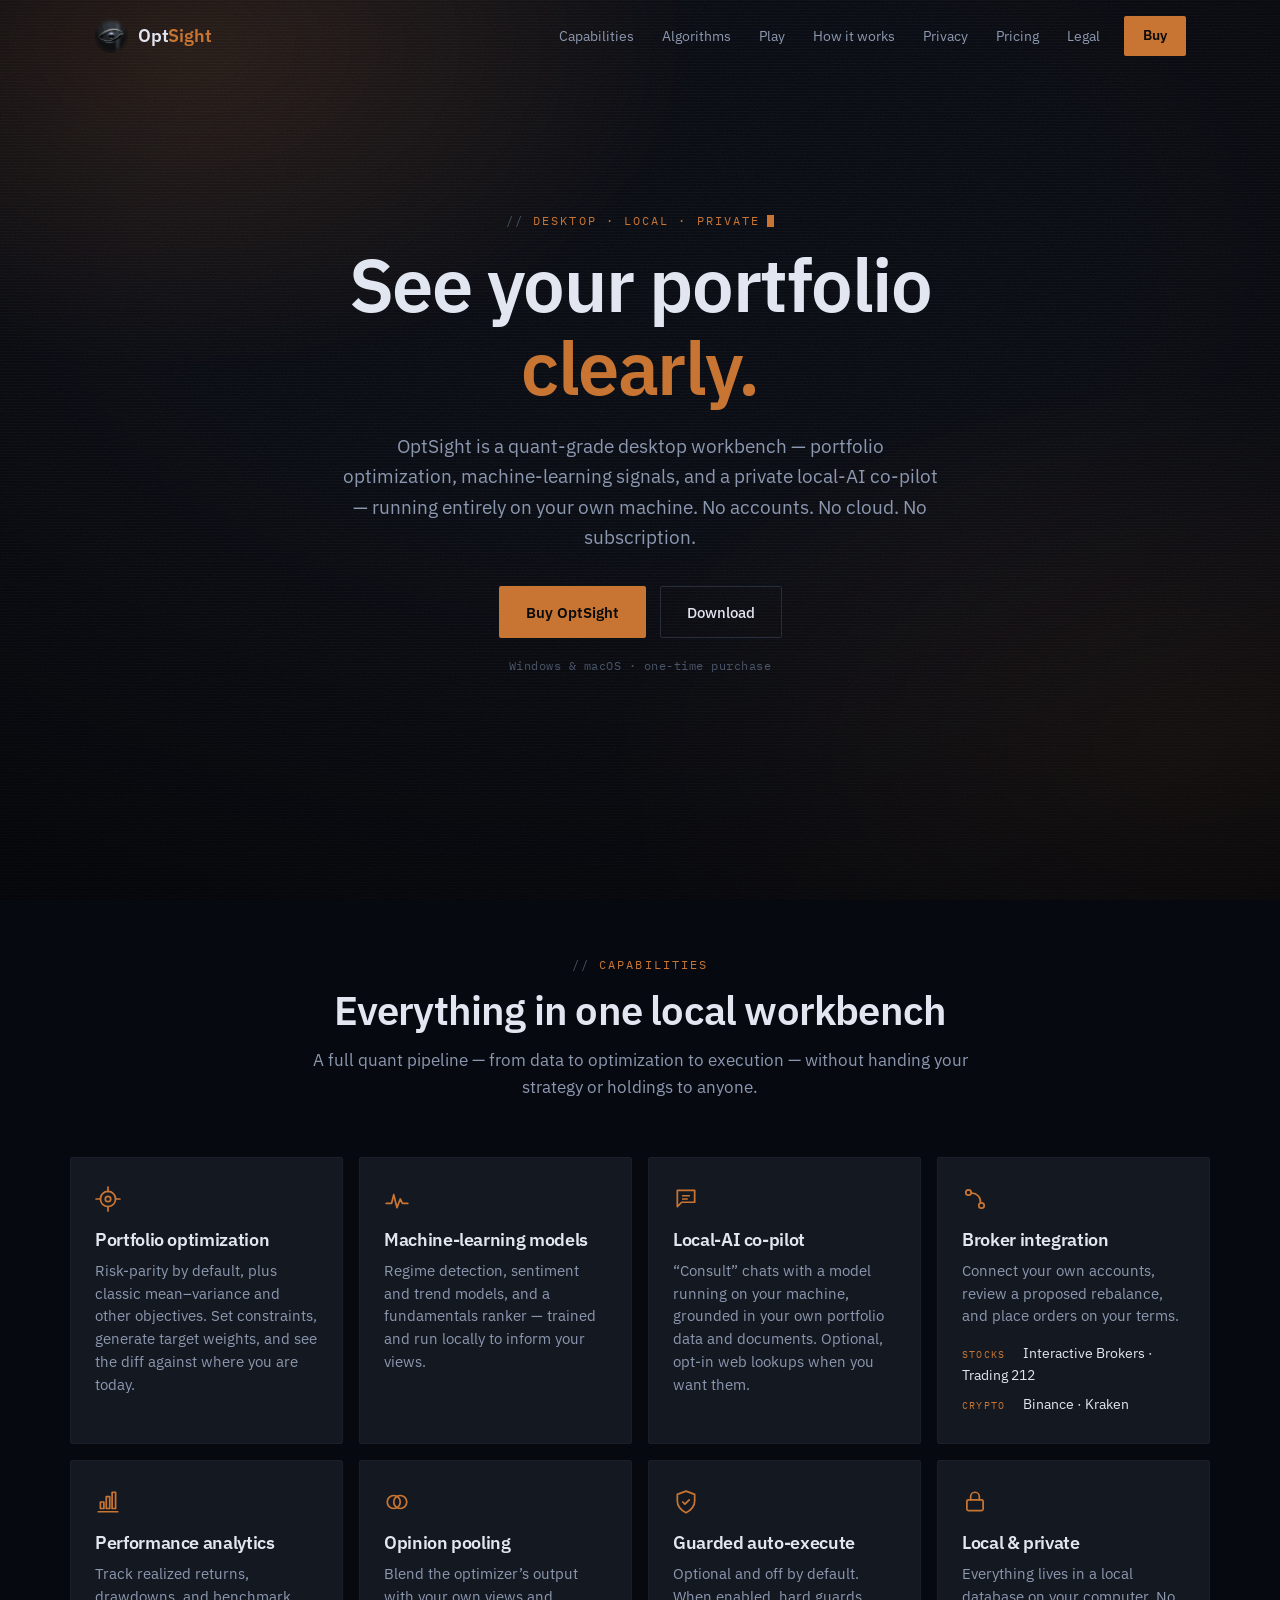
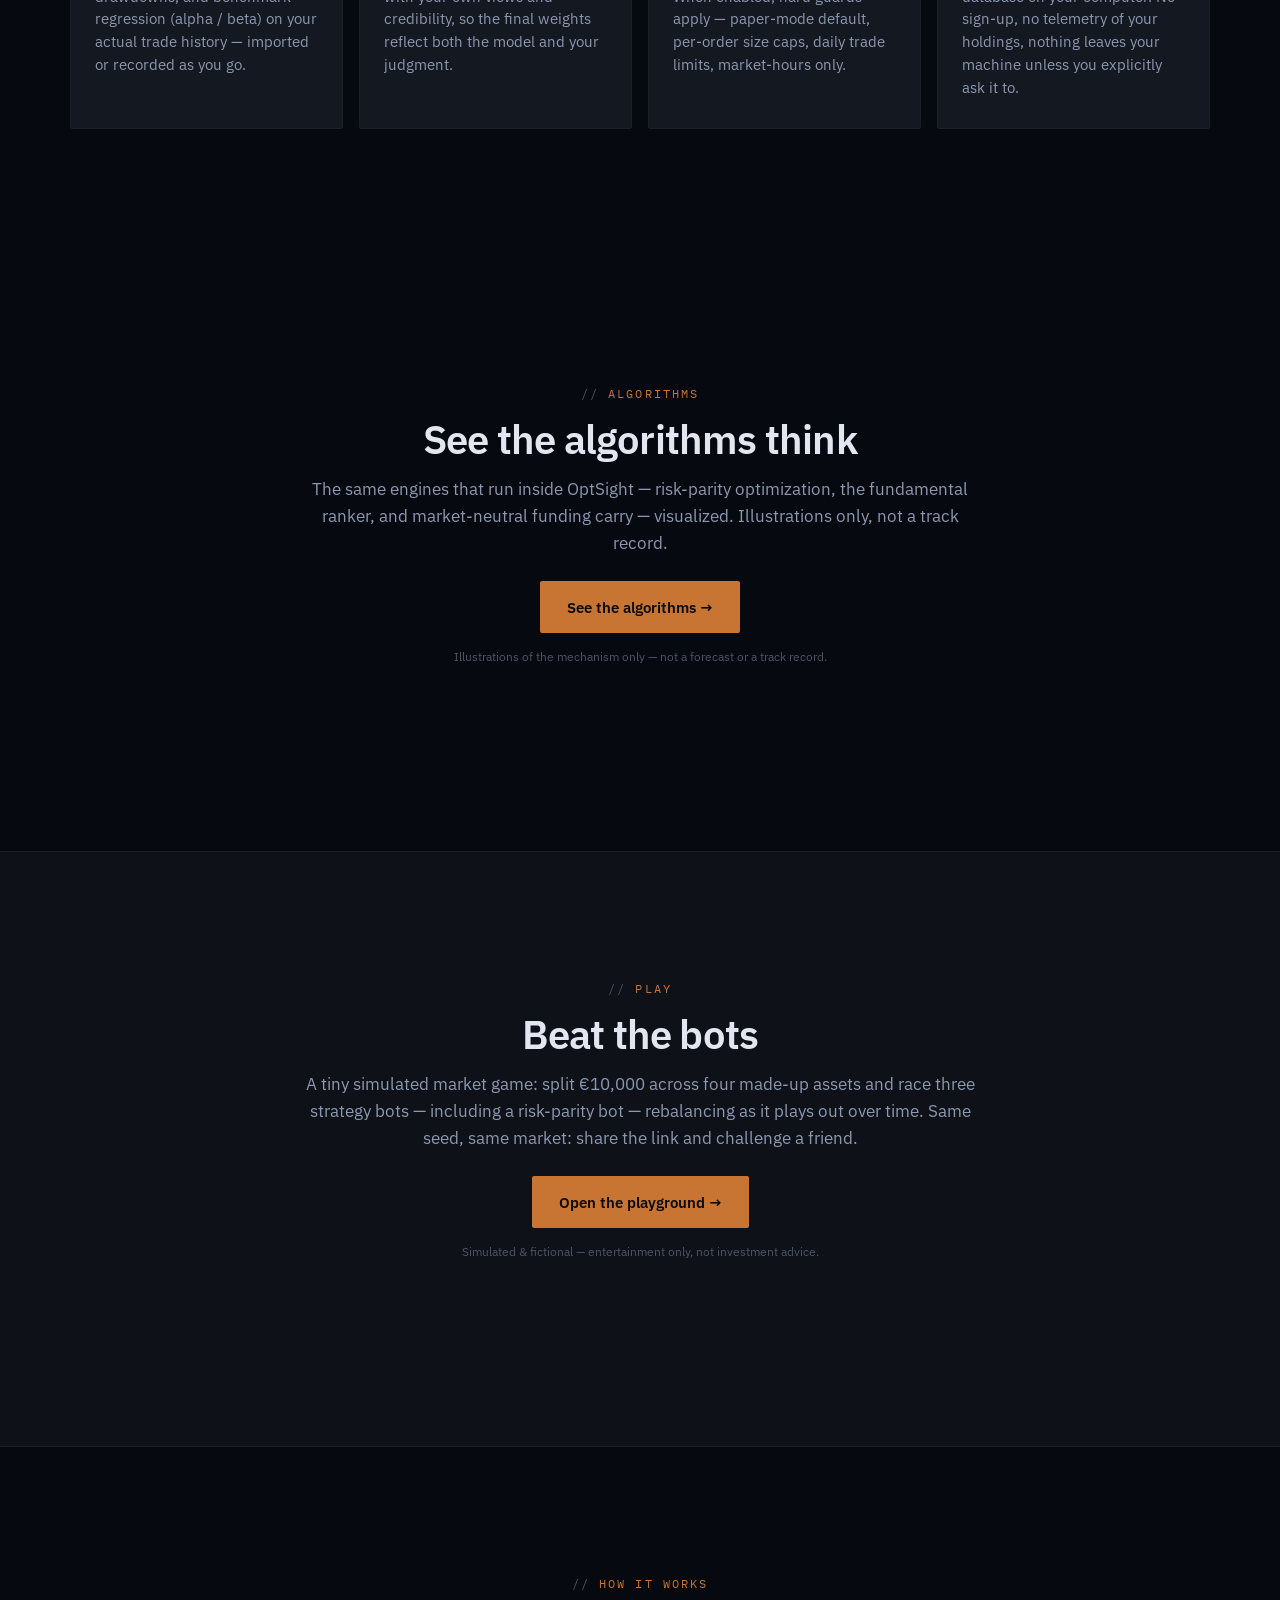
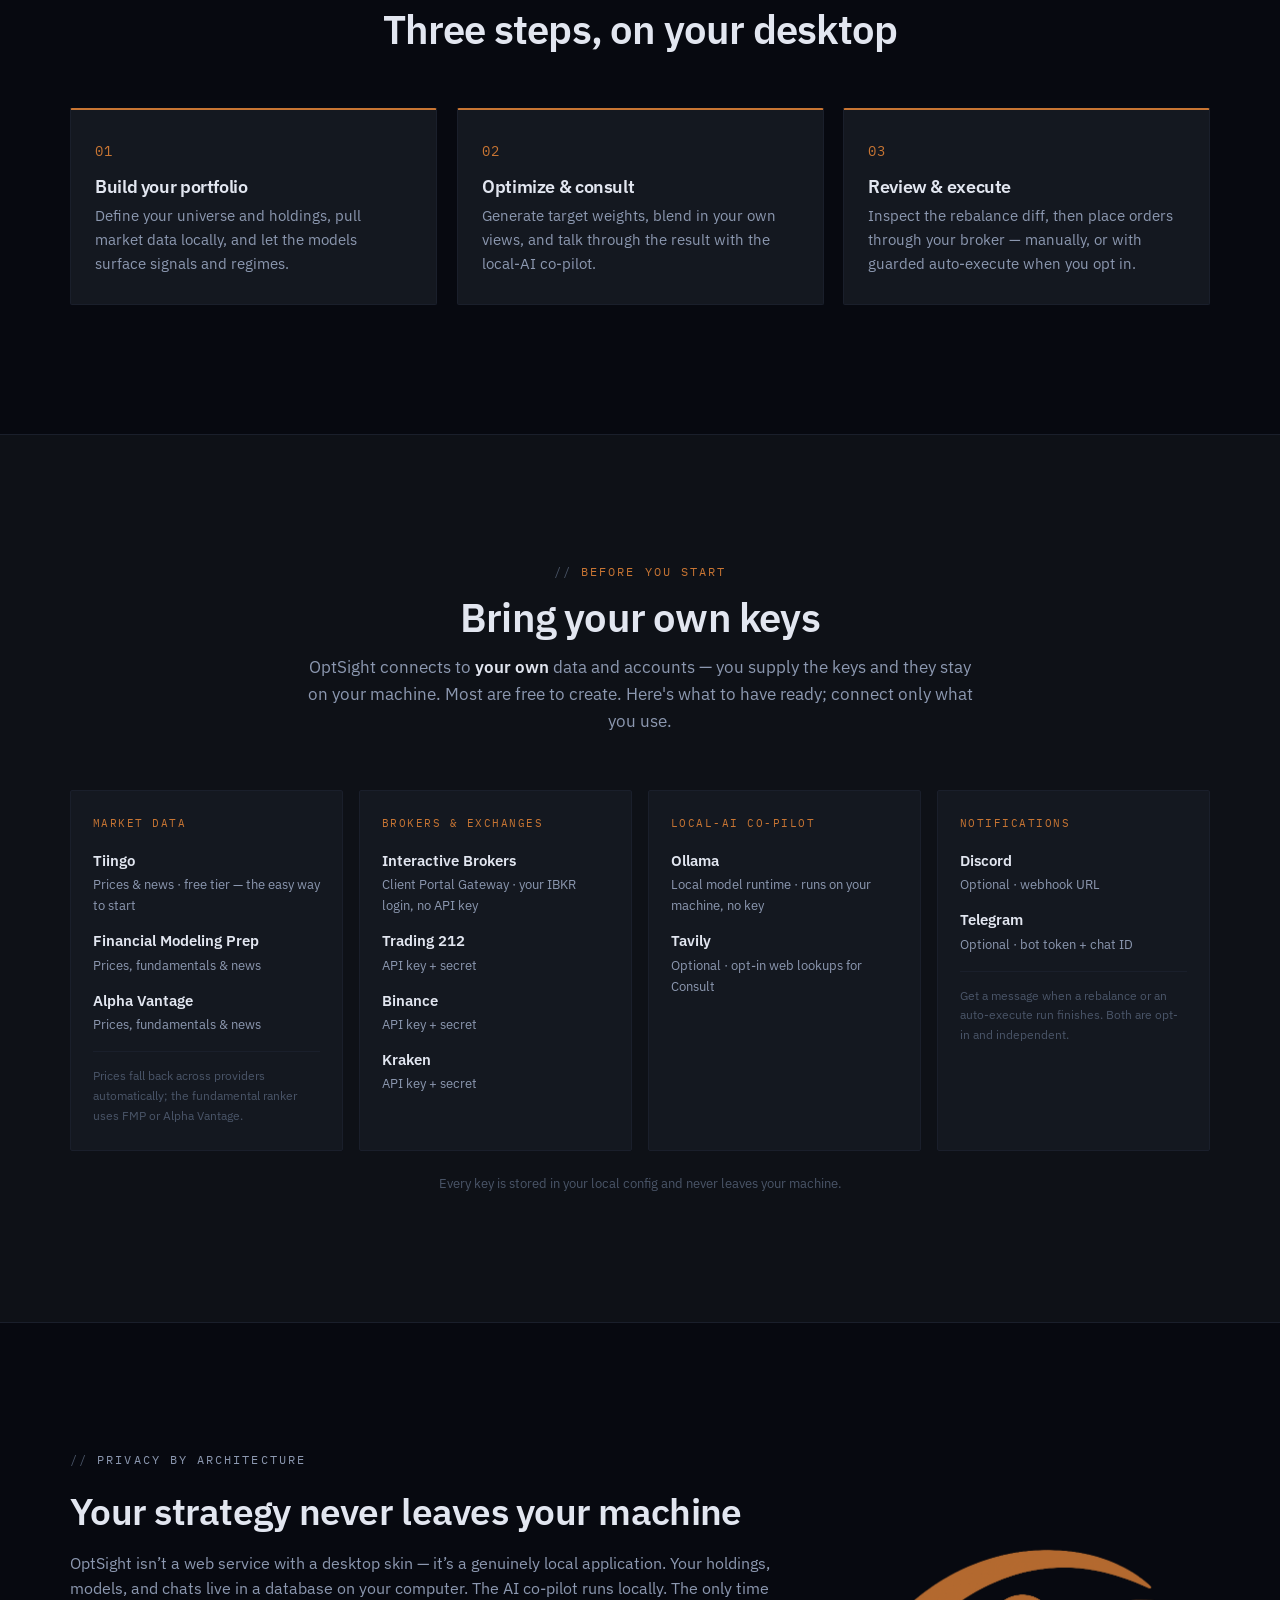
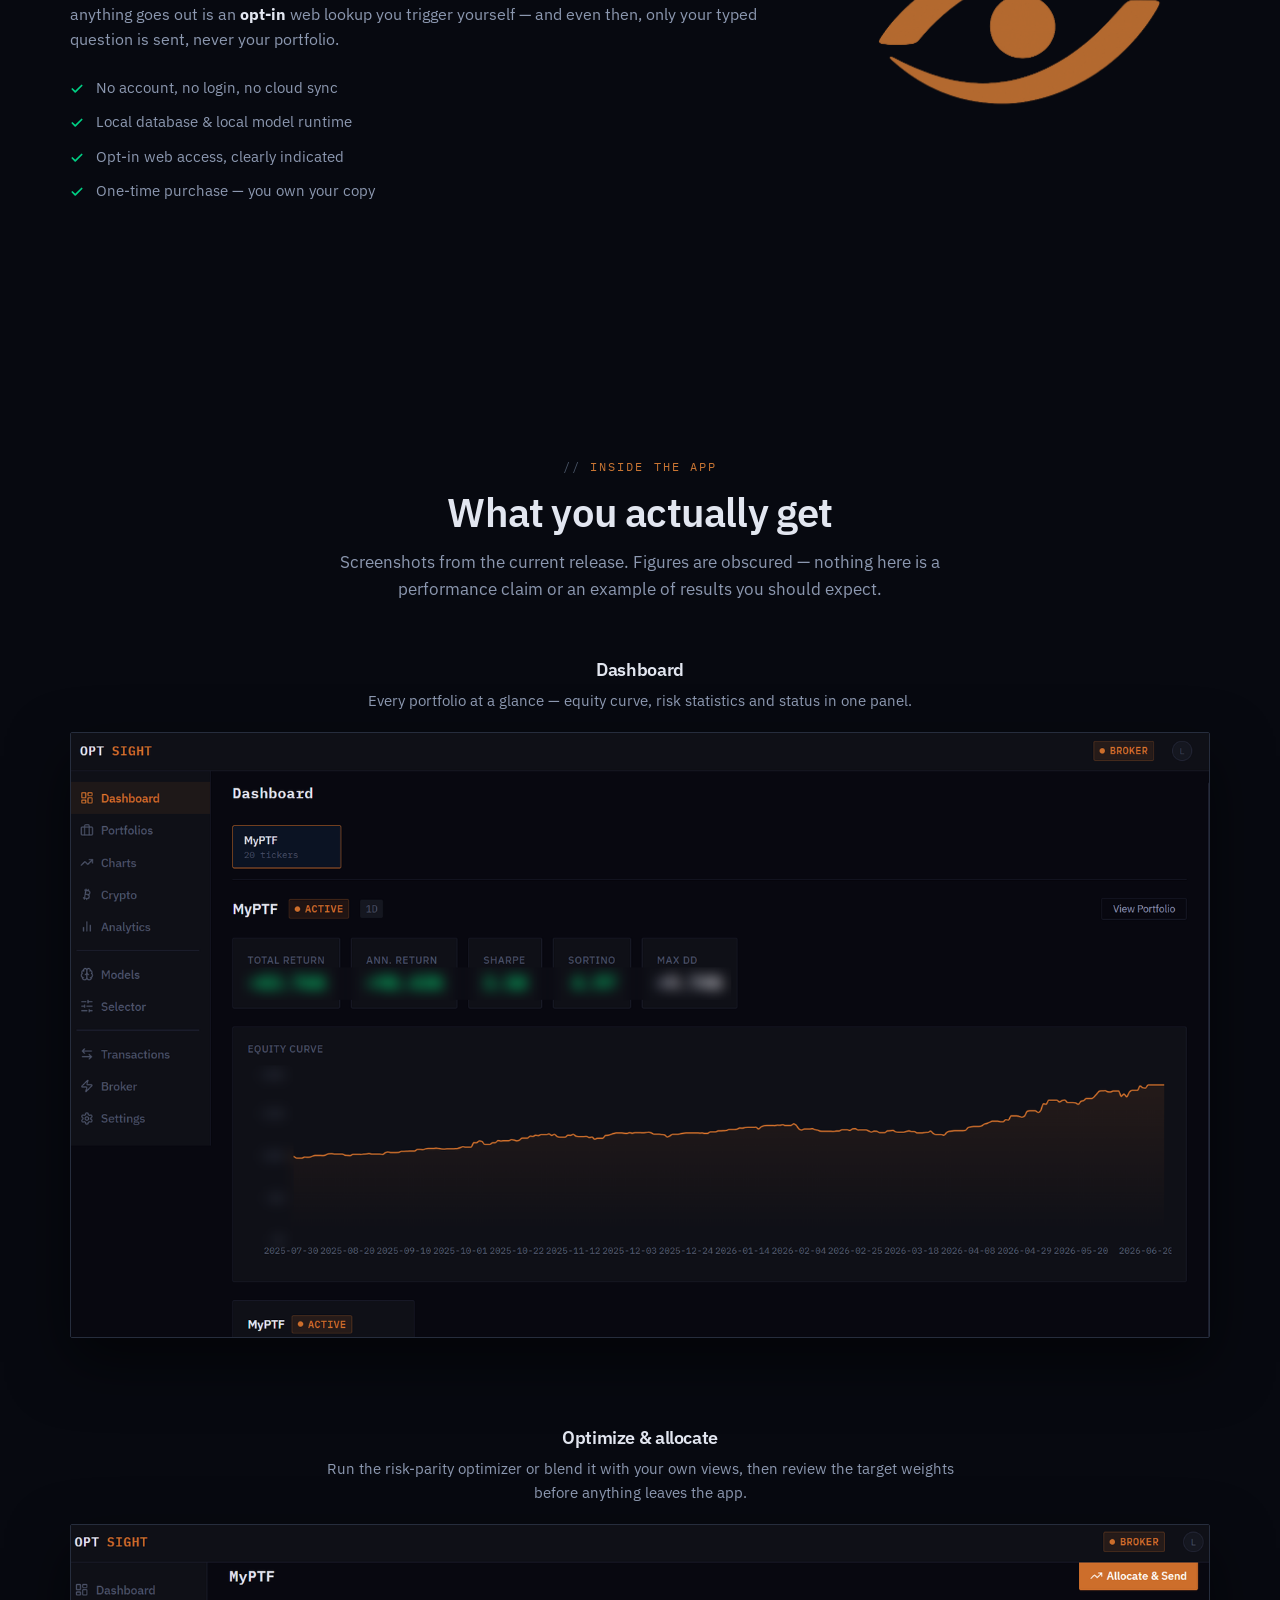
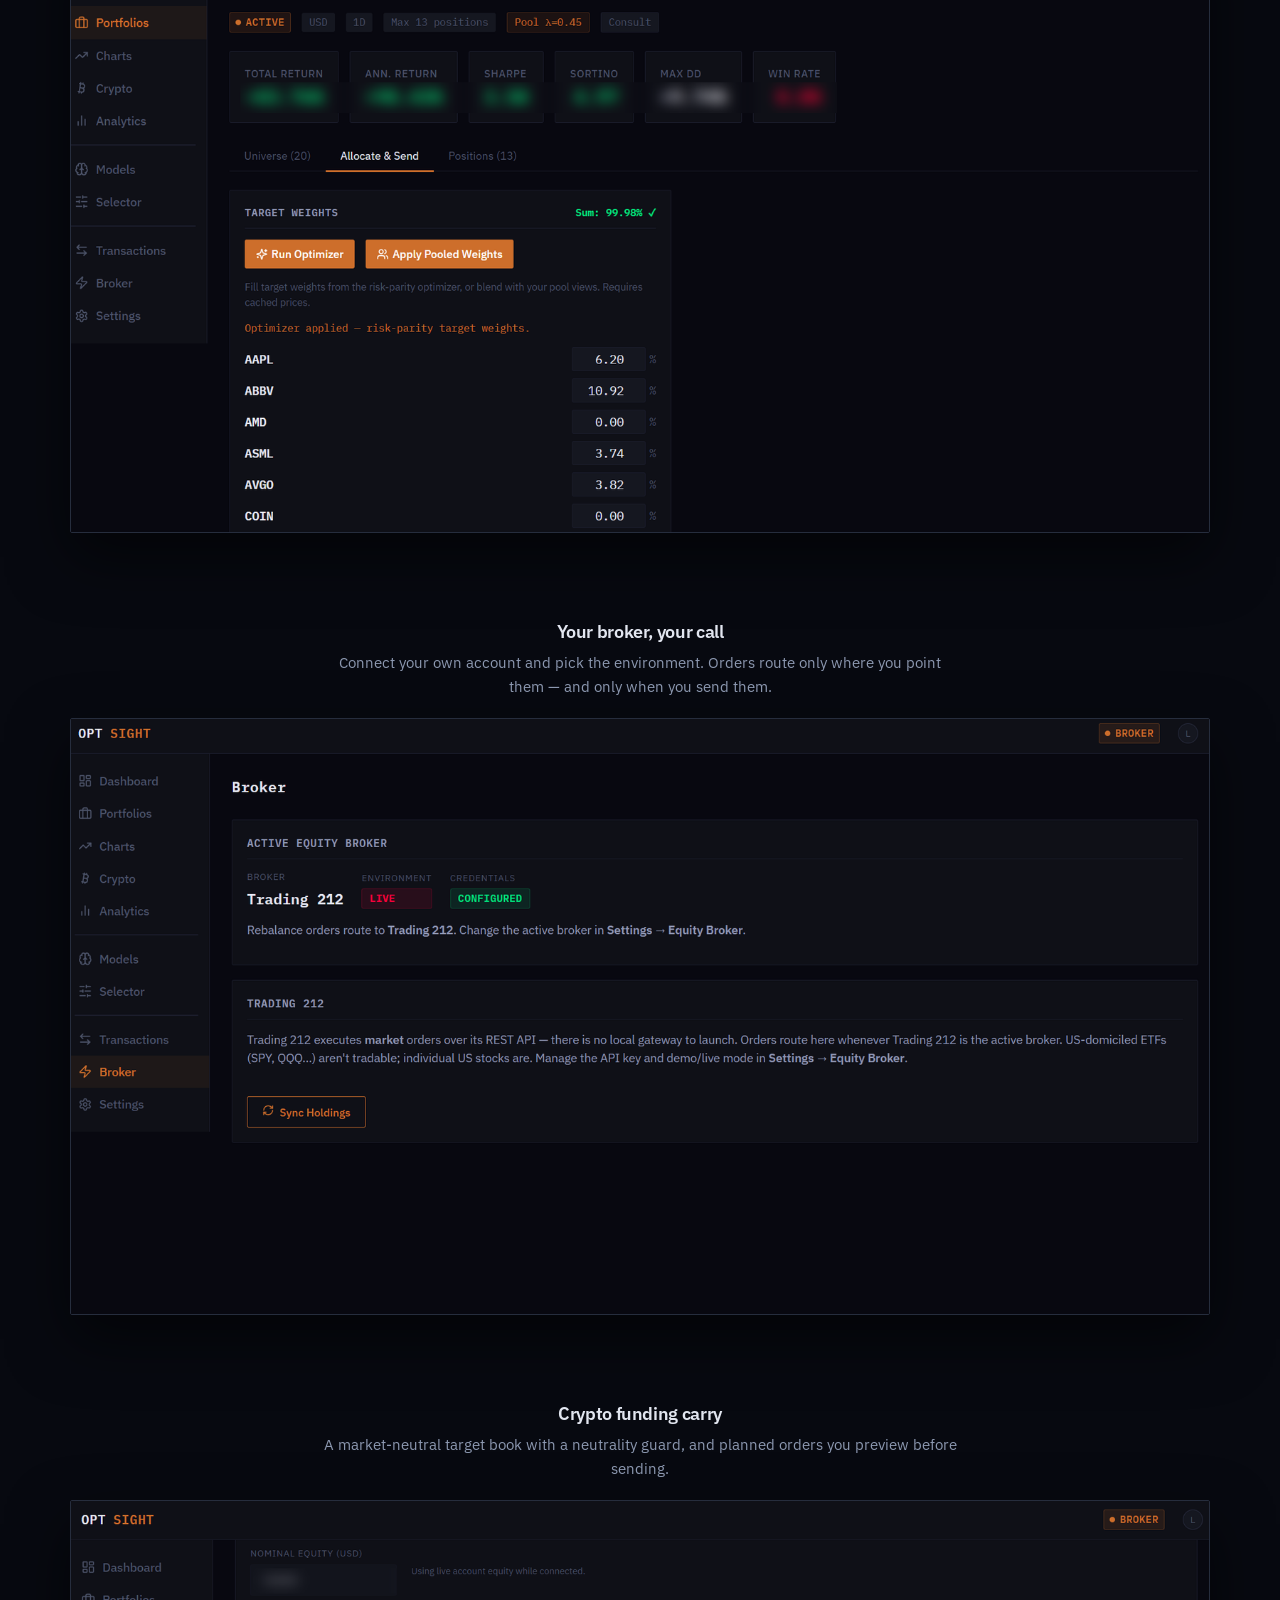
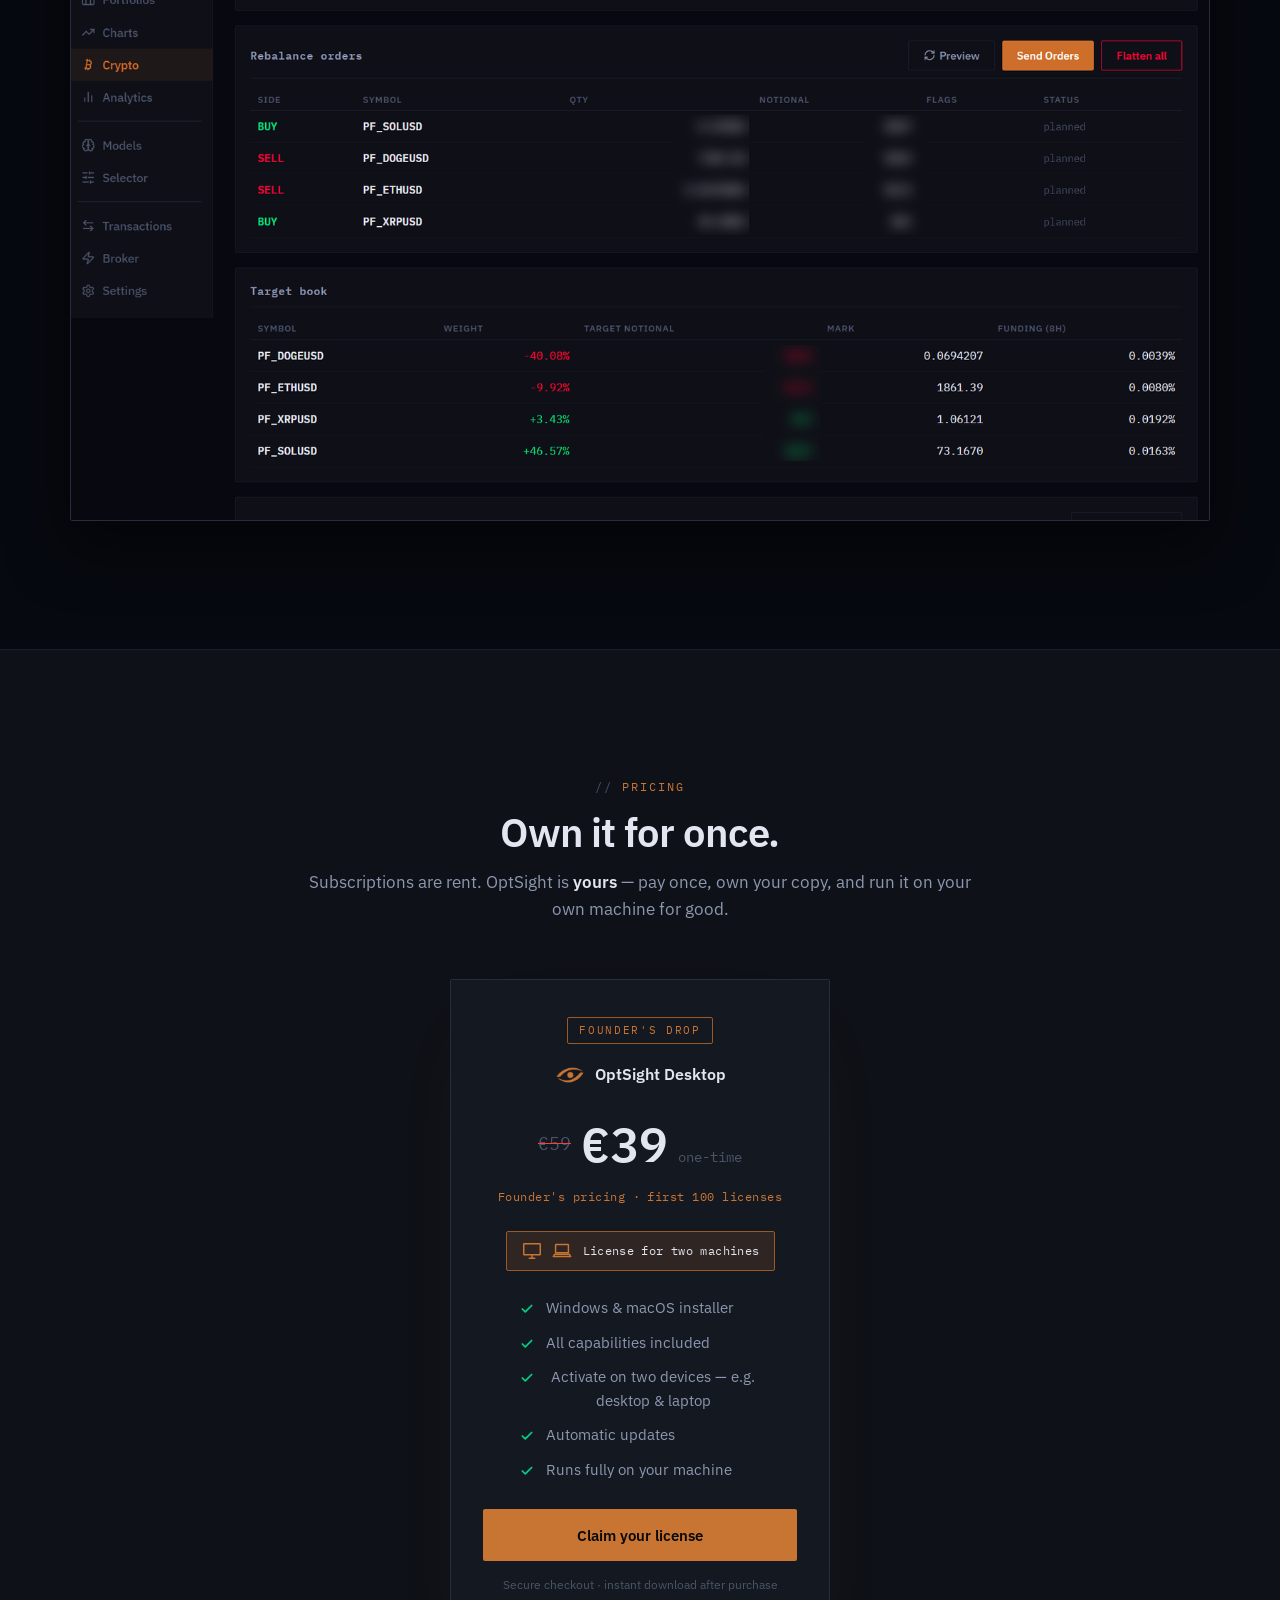
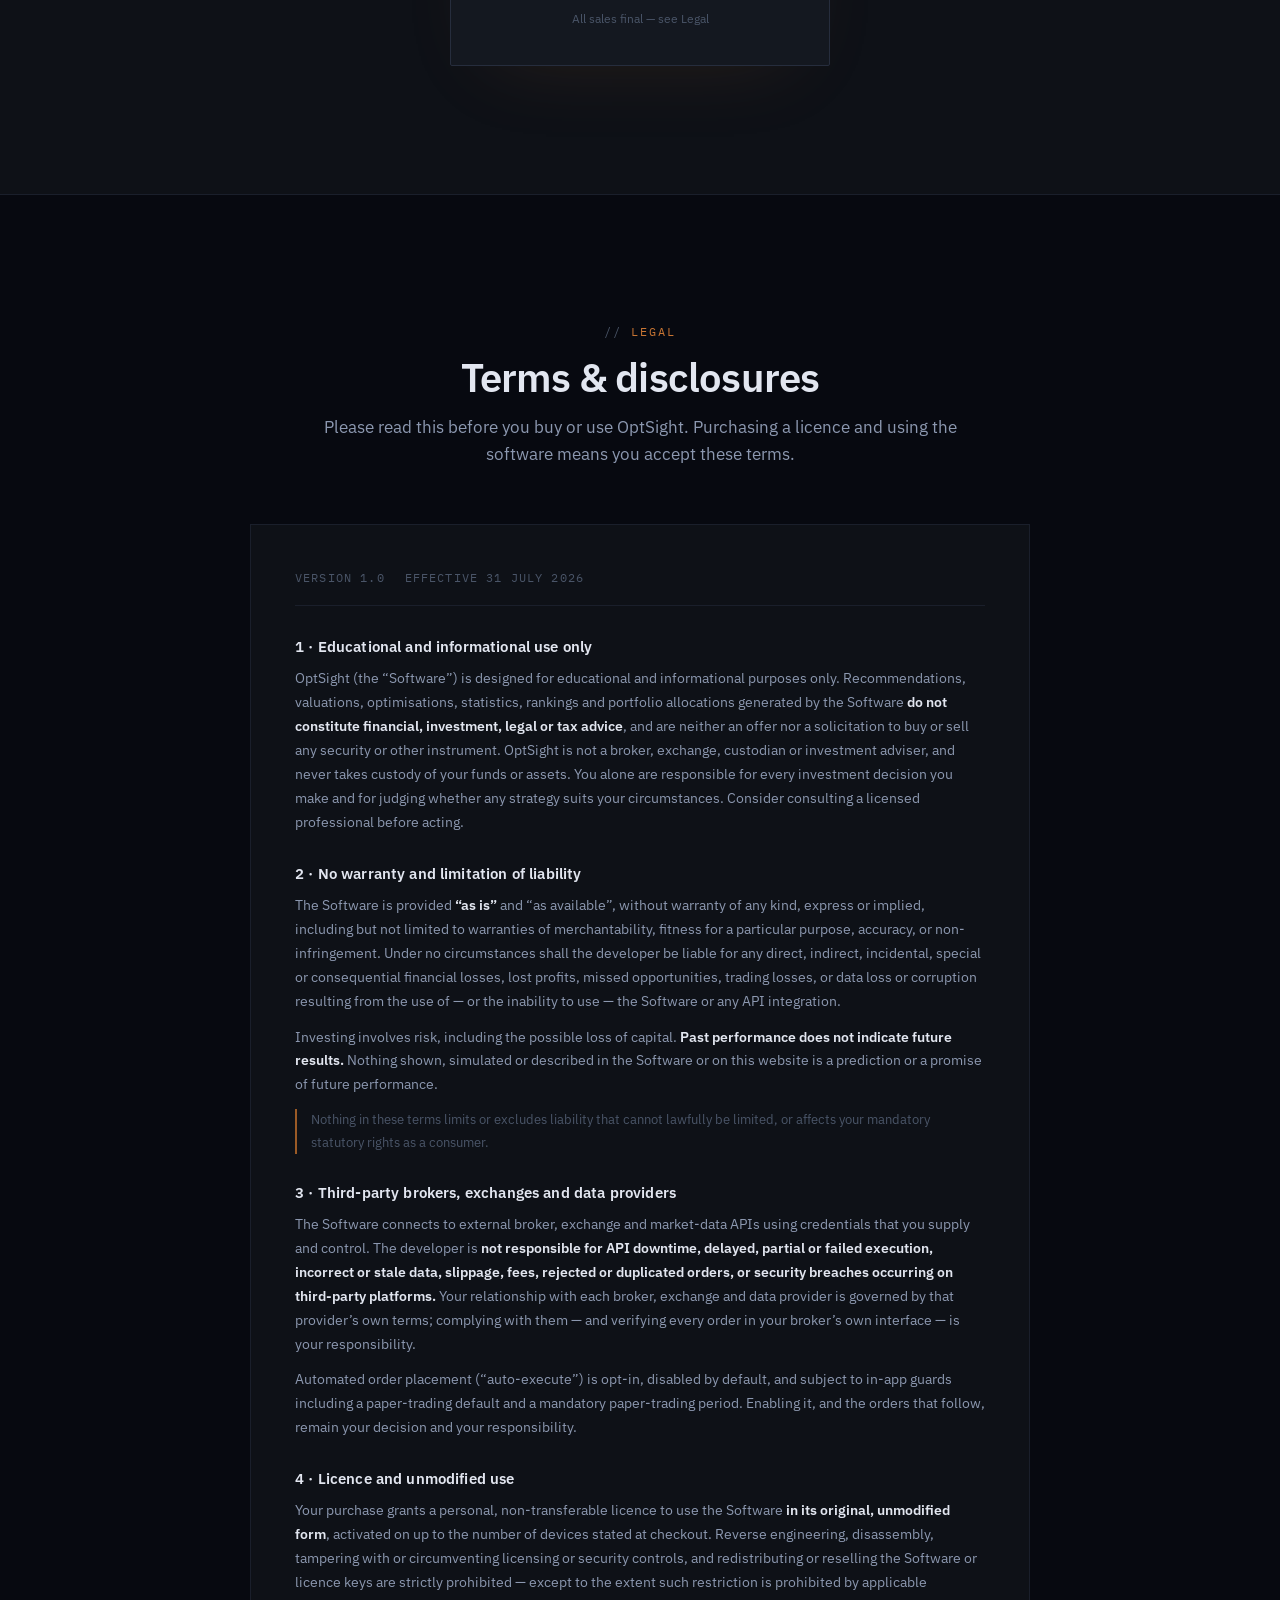
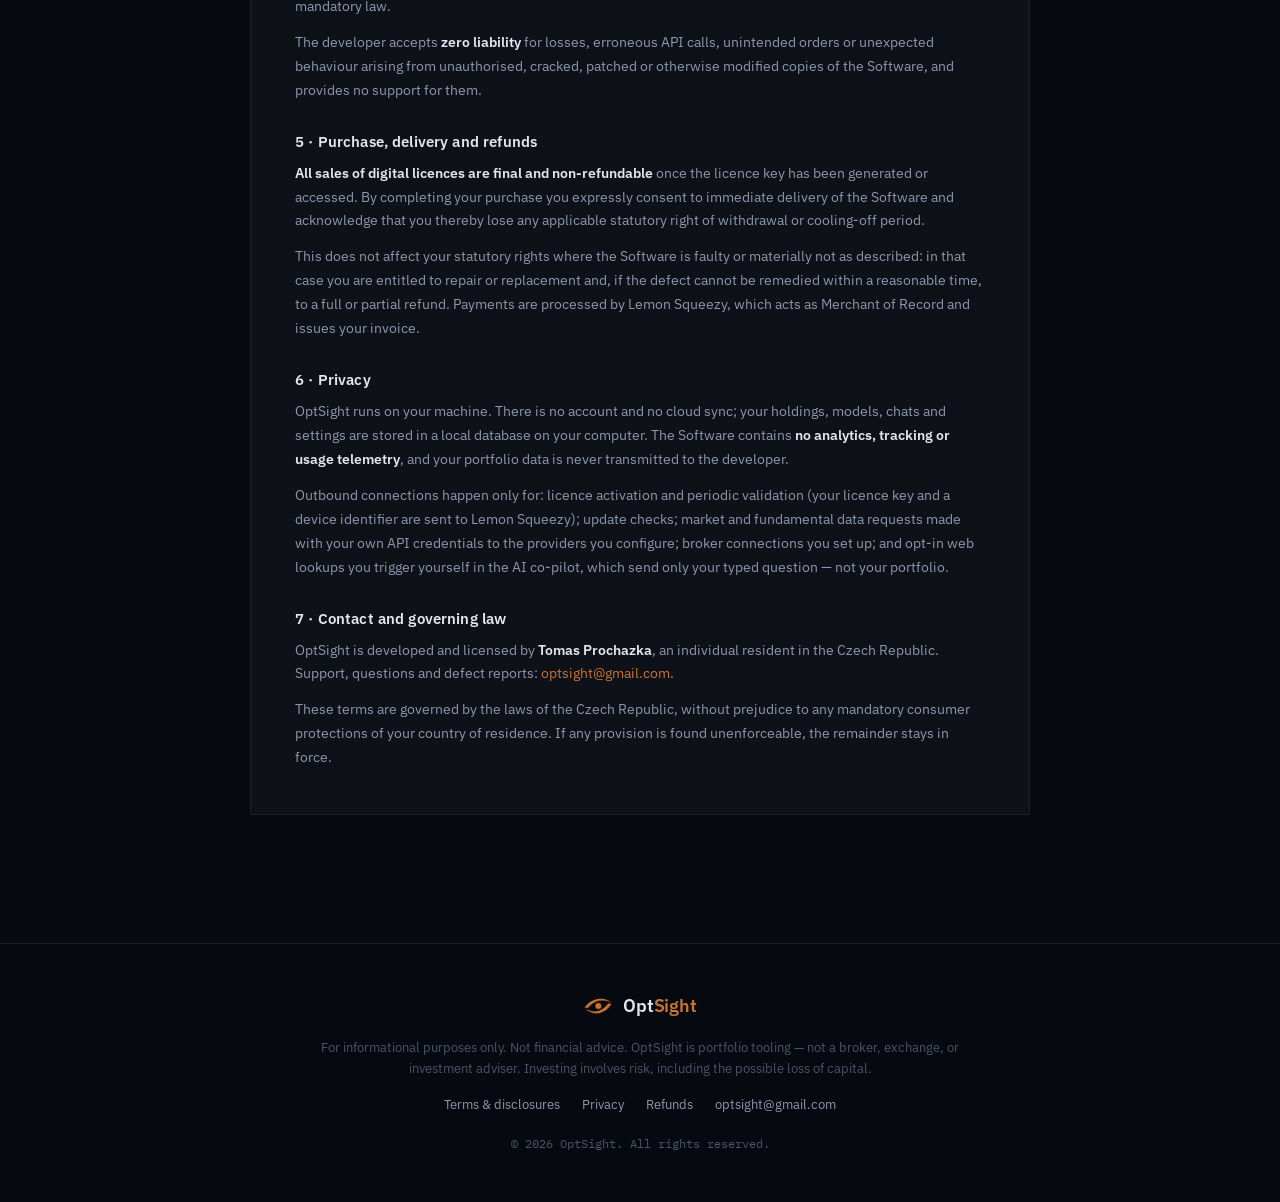
==== commit 3bf470f4: "copy: "machine-learning models" instead of "signals" Keeps the capability card consistent with the l" ====
--- a/index.html
+++ b/index.html
@@ -96,7 +96,7 @@
 
         <article class="card reveal">
           <span class="card__icon" data-icon="signal" aria-hidden="true"></span>
-          <h3>Machine-learning signals</h3>
+          <h3>Machine-learning models</h3>
           <p>Regime detection, sentiment and trend models, and a fundamentals ranker —
              trained and run locally to inform your views.</p>
         </article>
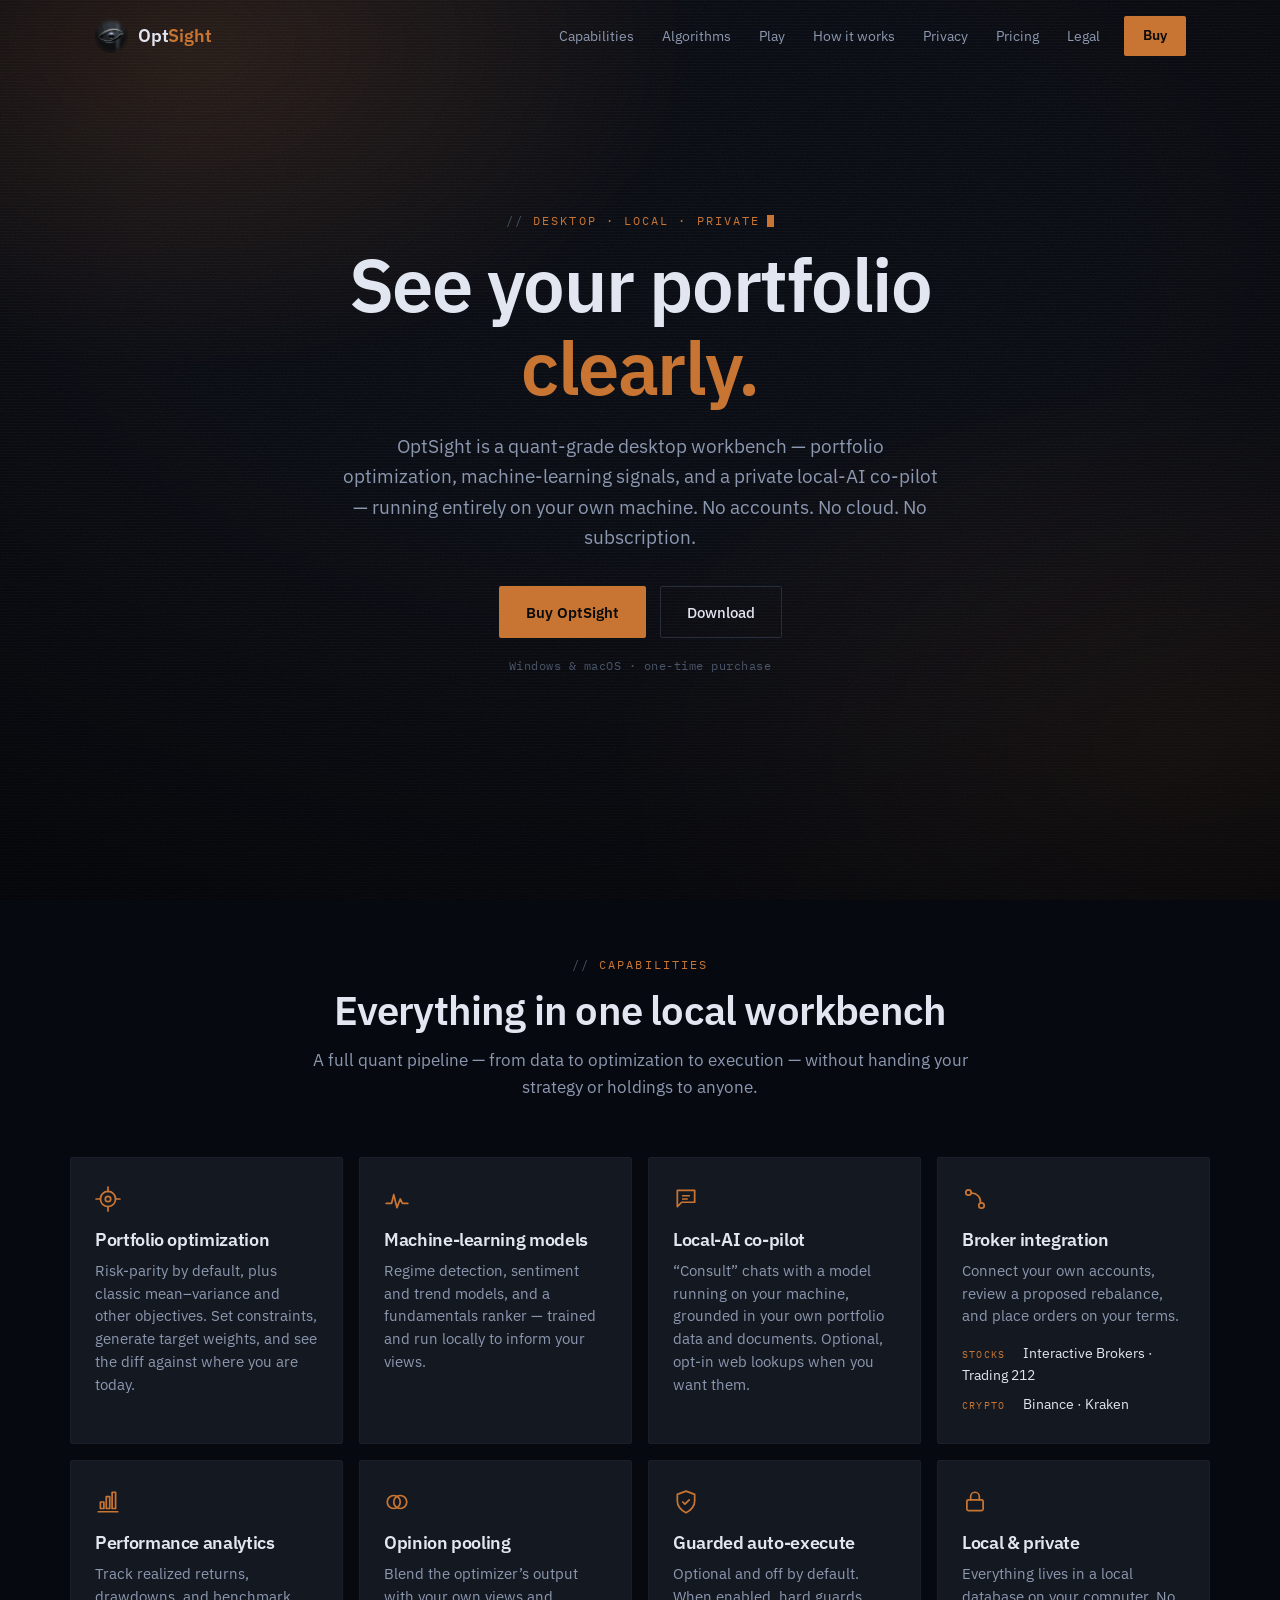
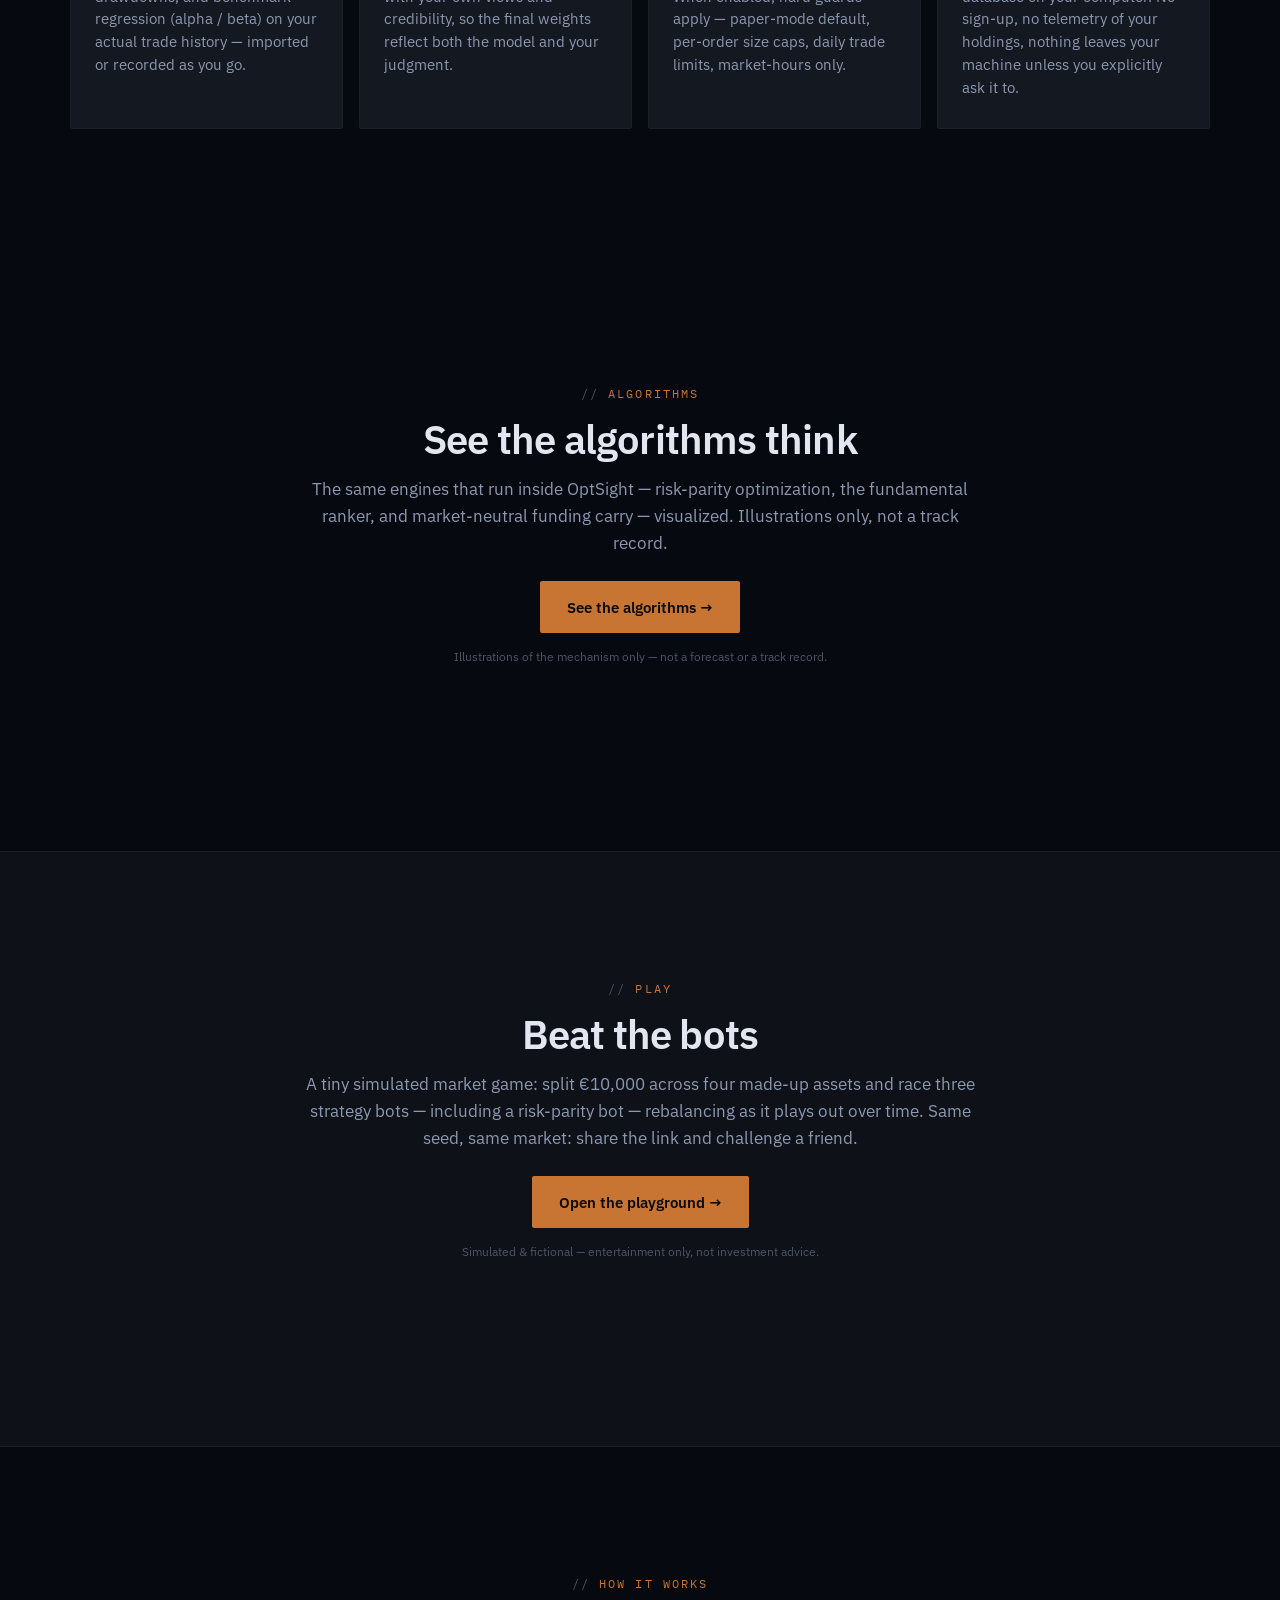
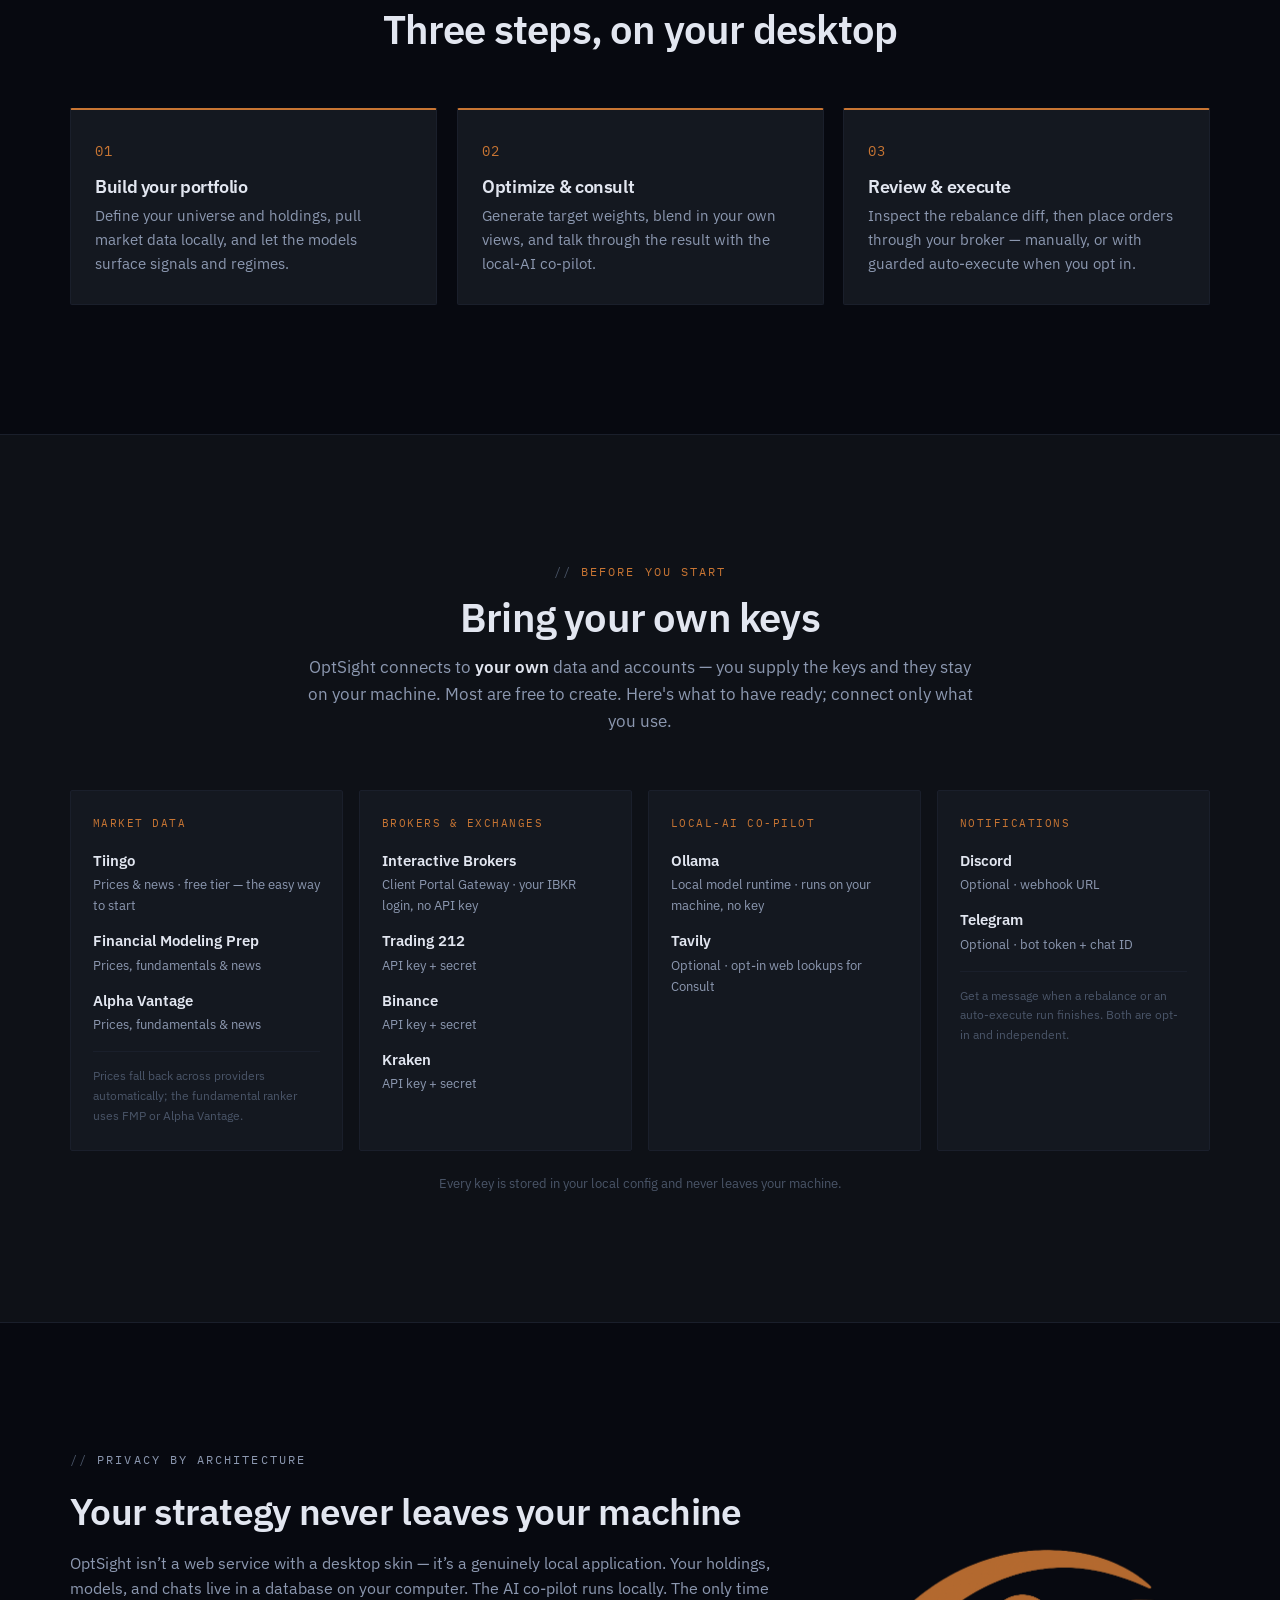
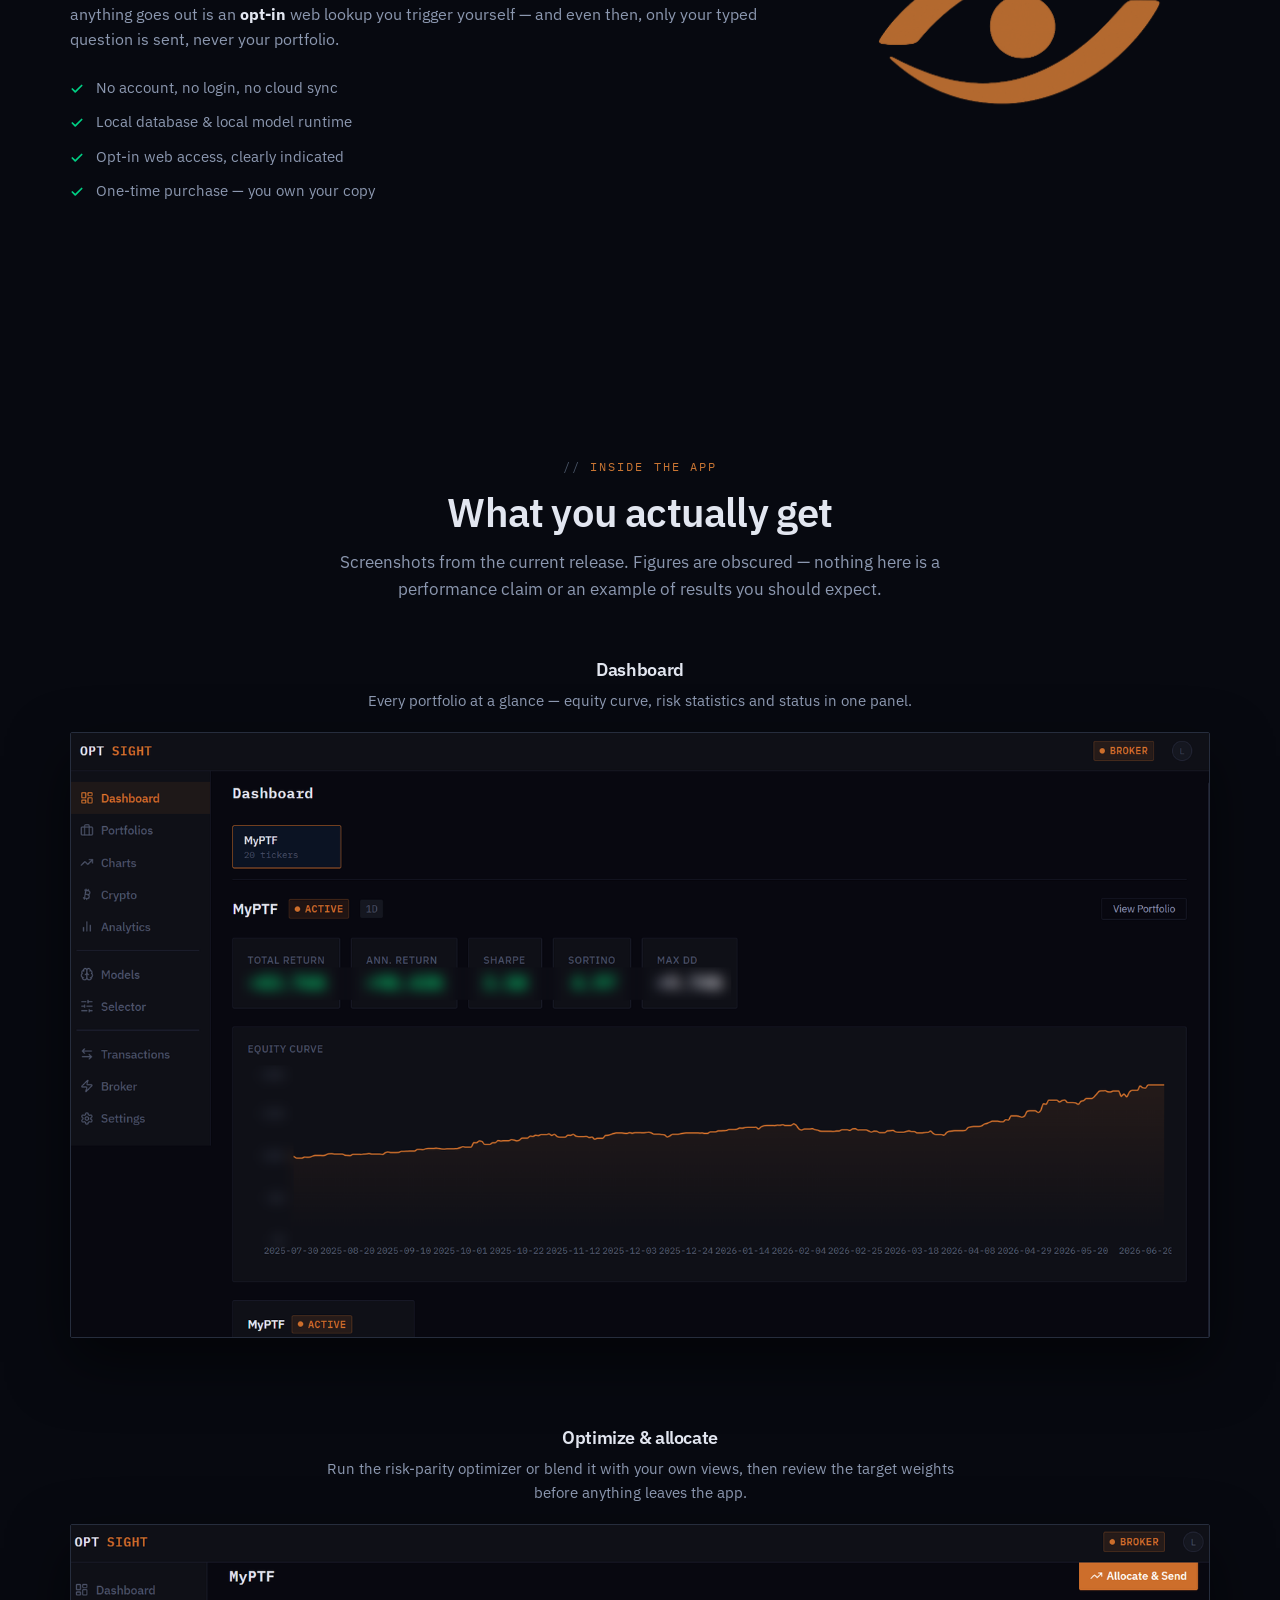
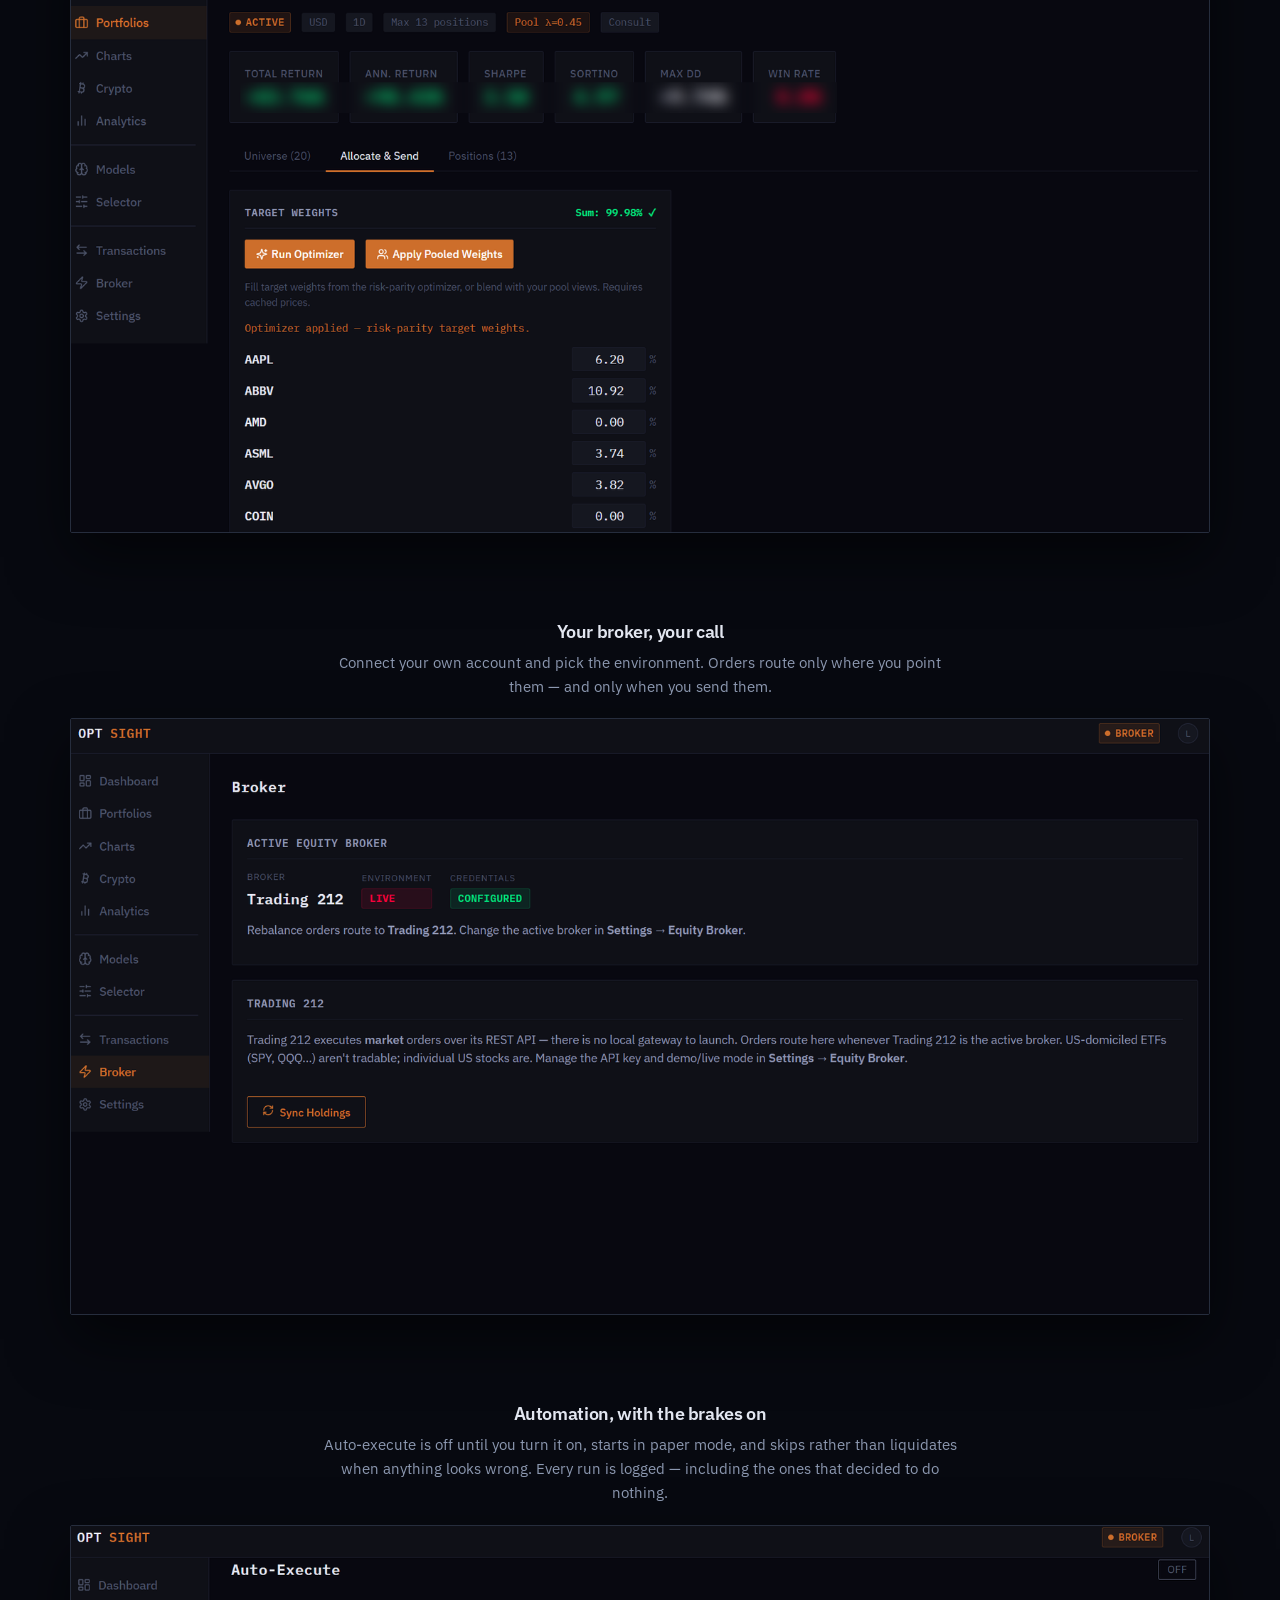
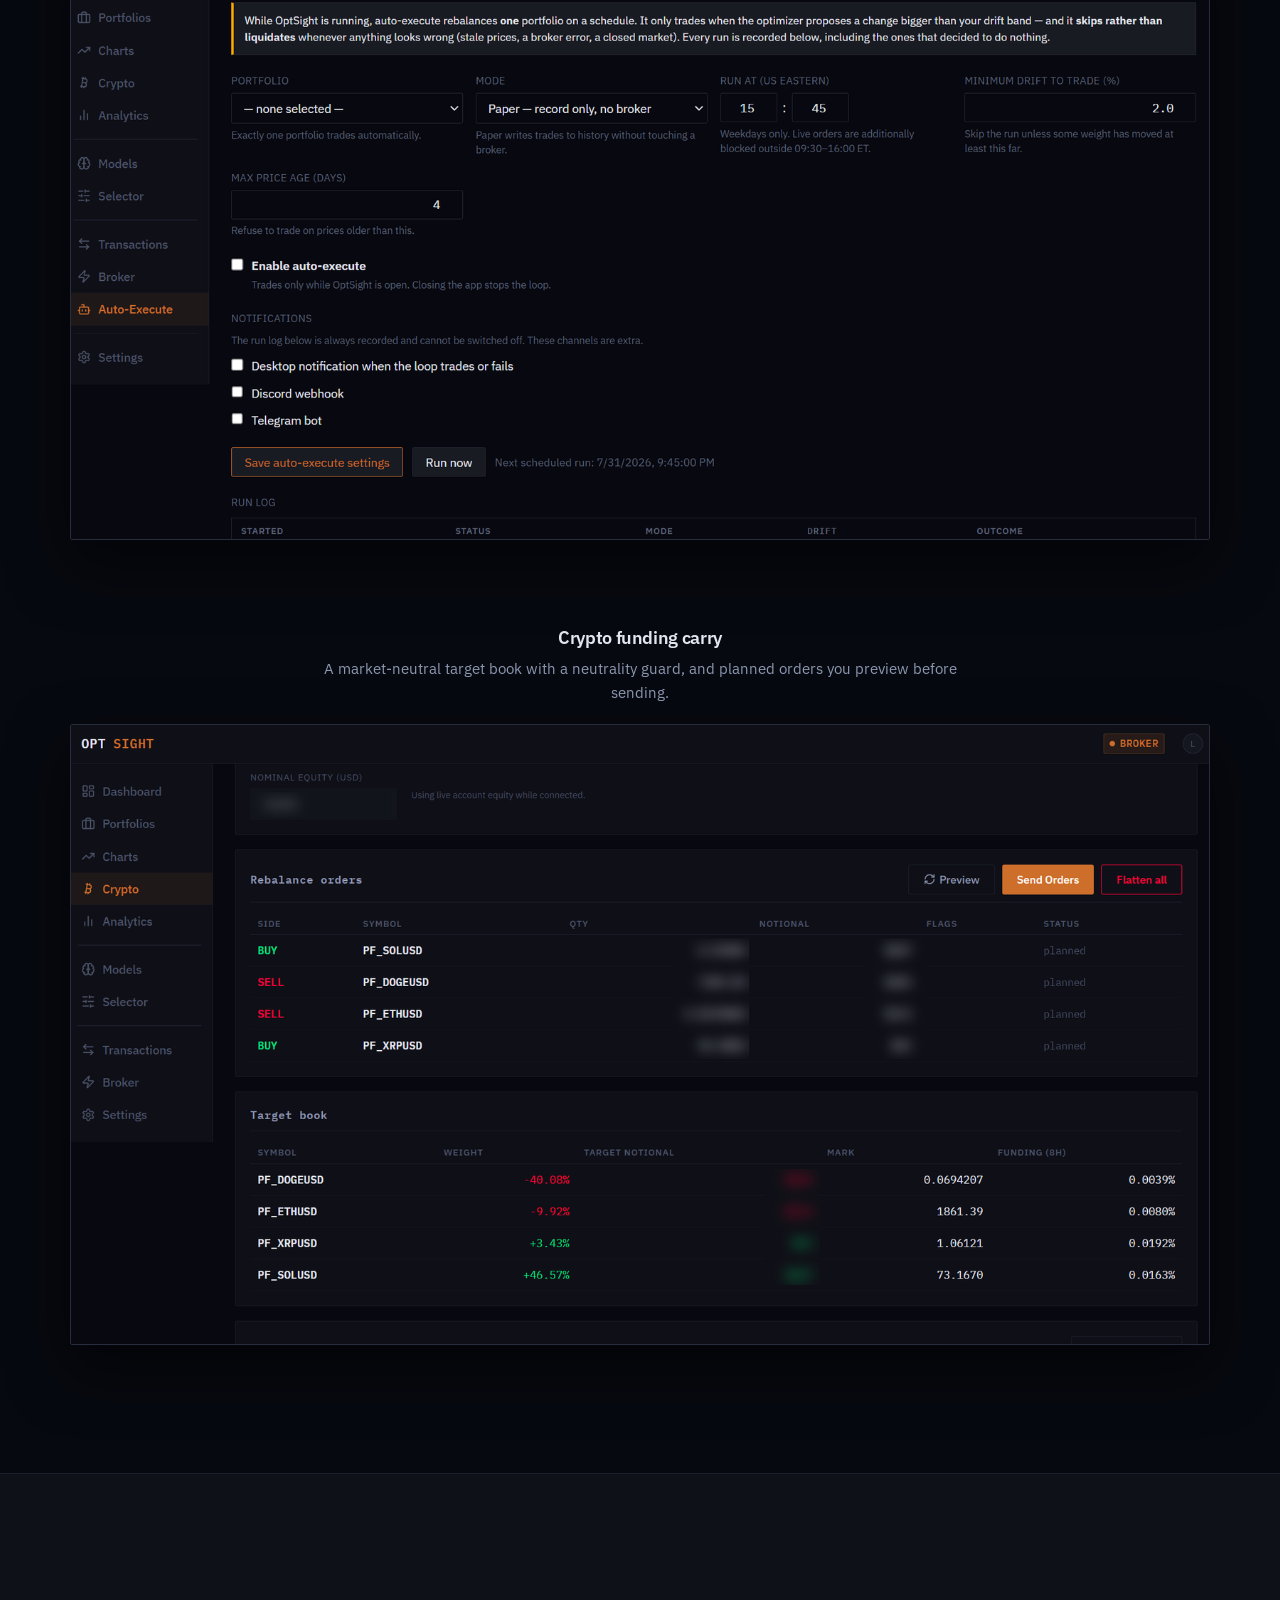
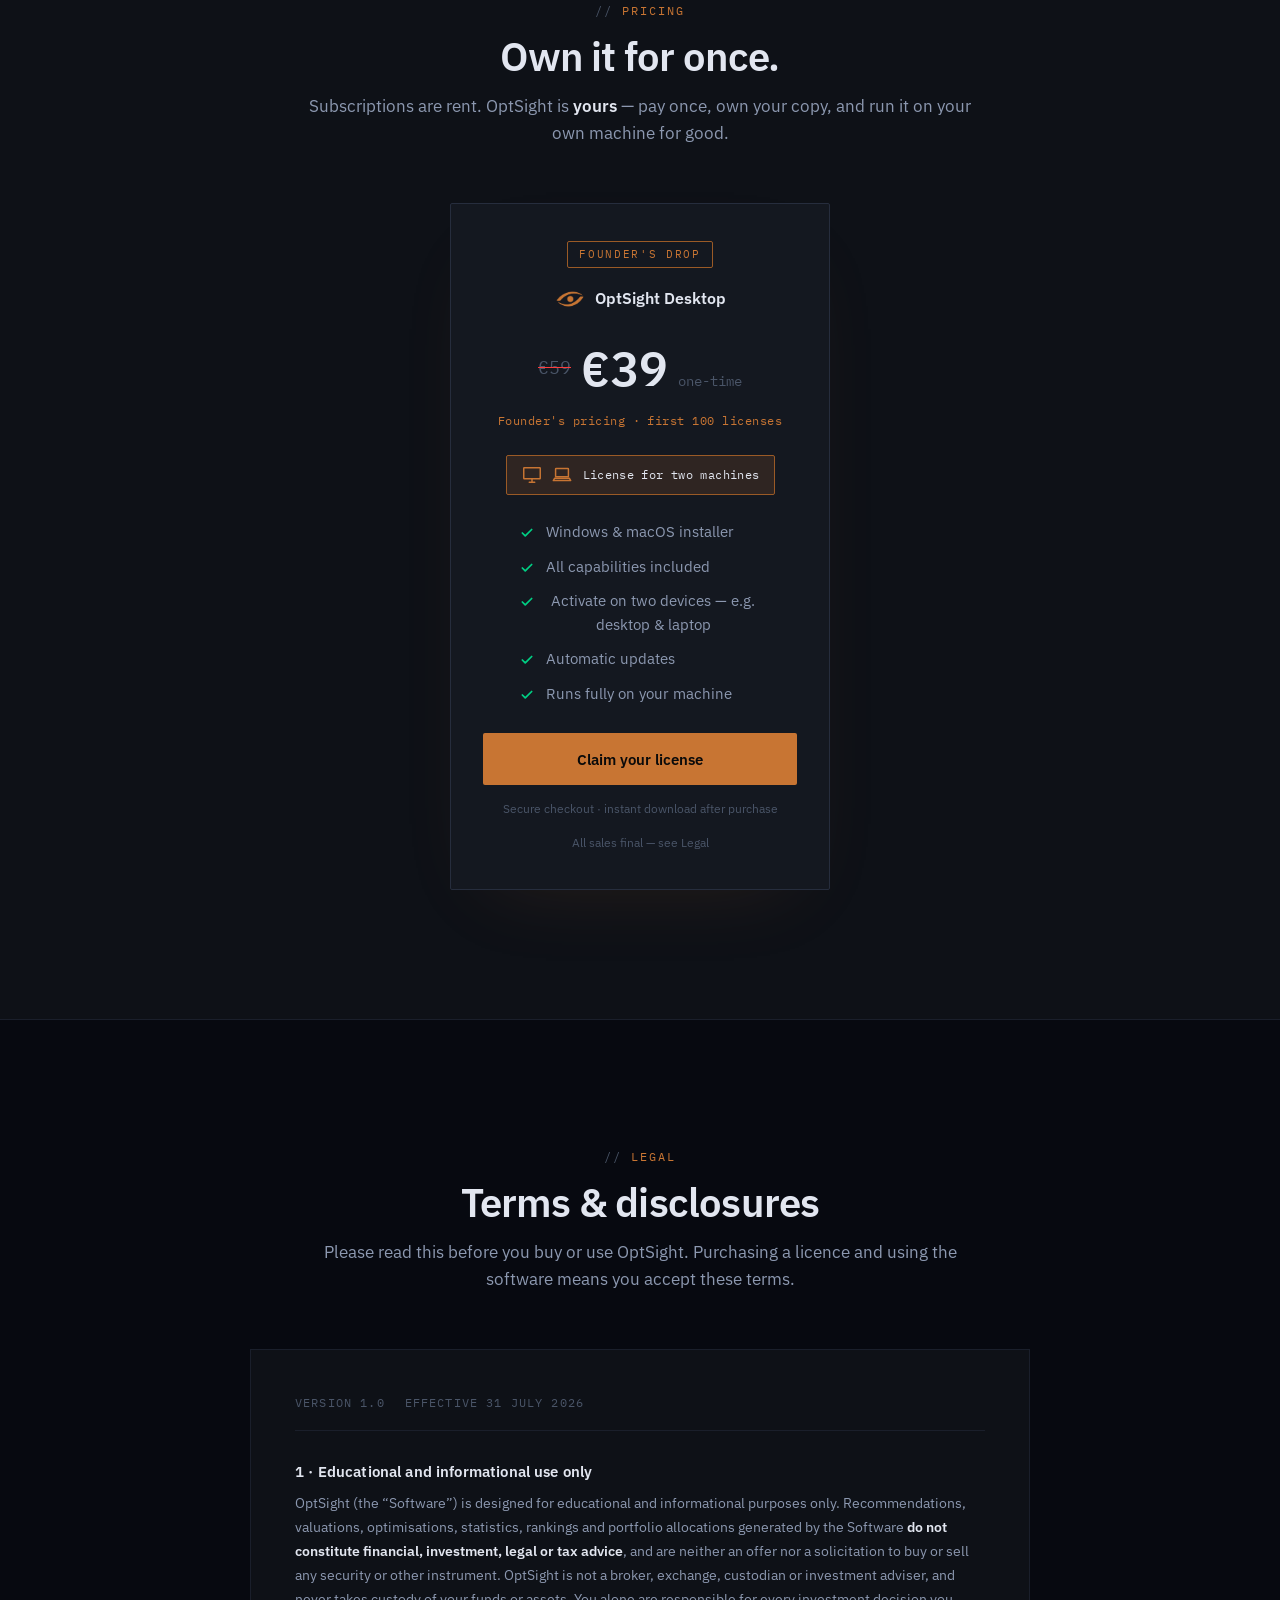
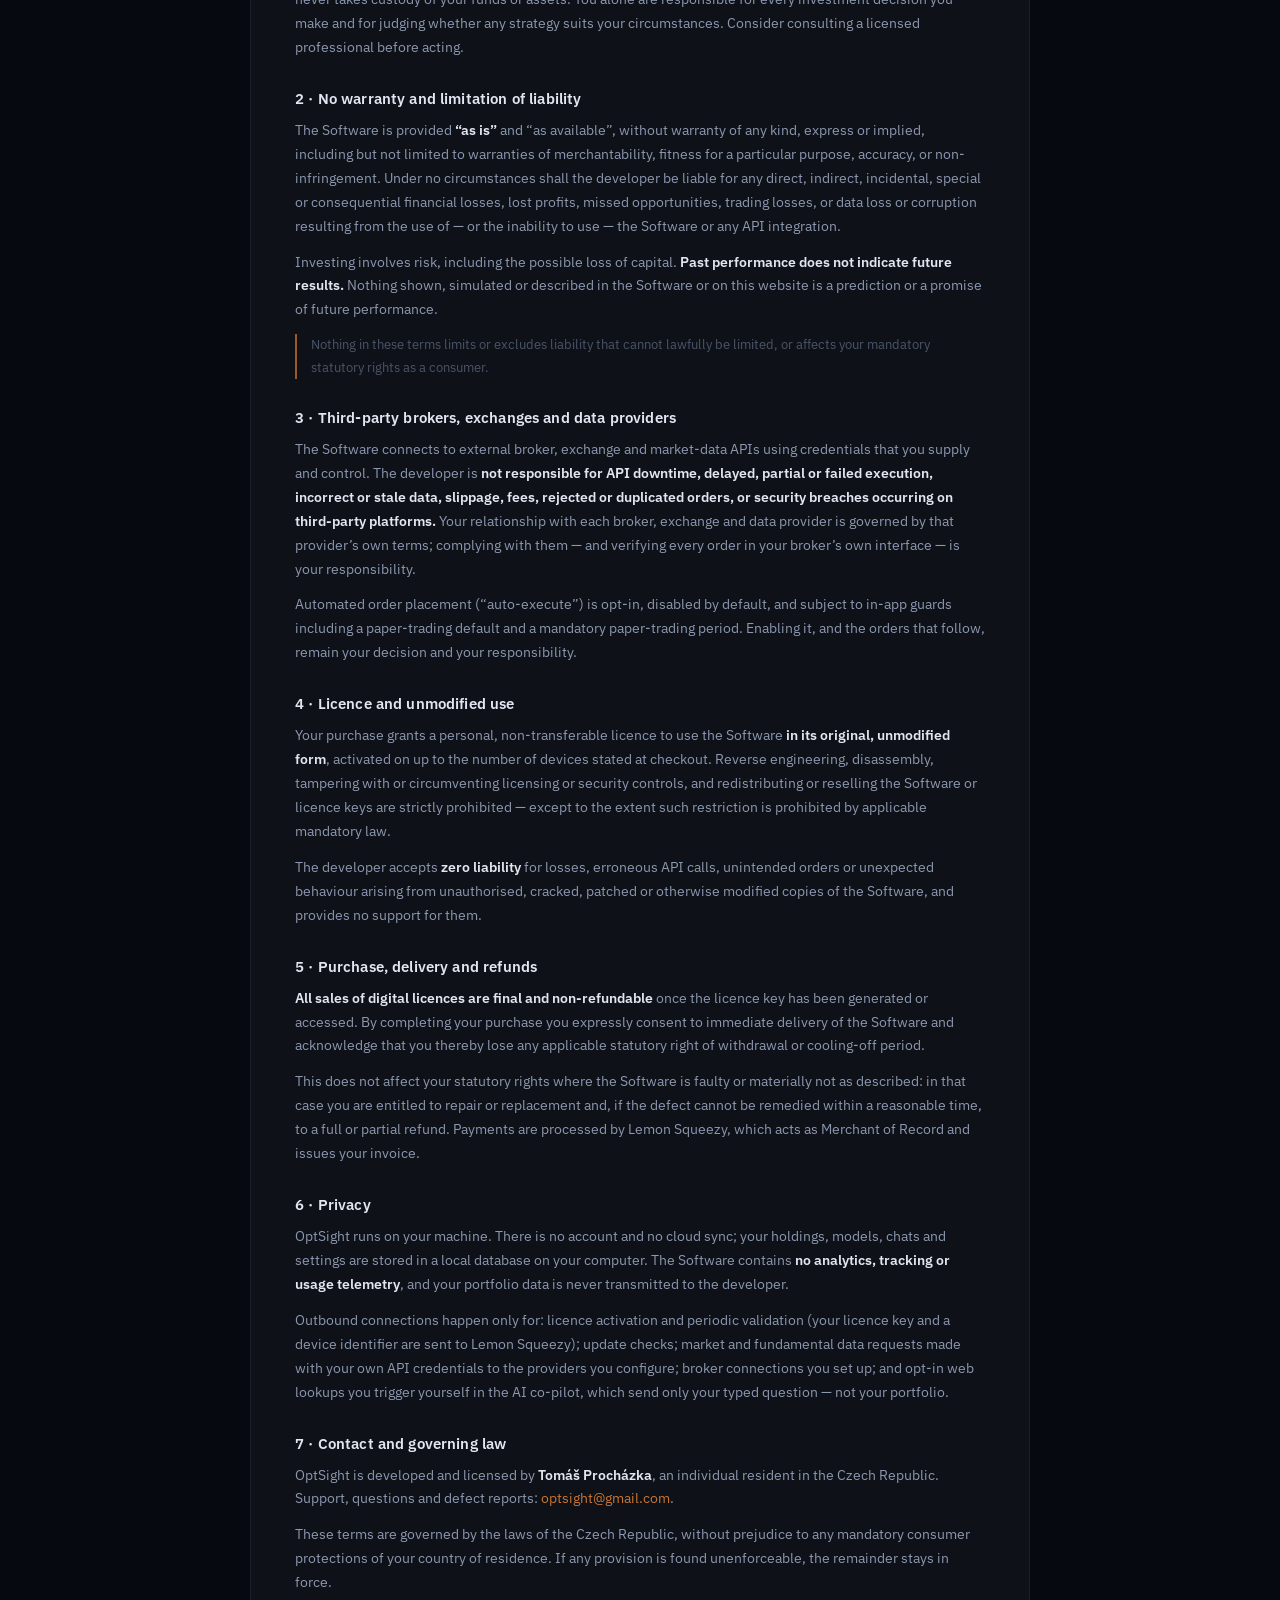
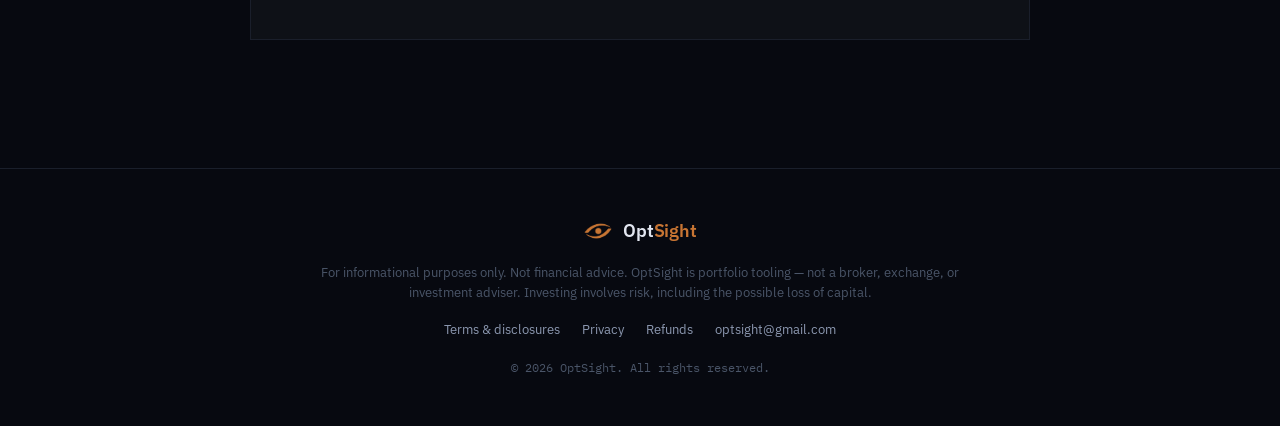
==== commit b921b57c: "Auto-execute screenshot, black favicon, full legal name Adds the Auto-Execute page to "Inside the ap" ====
--- a/index.html
+++ b/index.html
@@ -327,6 +327,15 @@
           </figcaption>
           <img src="assets/shots/shot-broker.png" width="1600" height="836" loading="lazy" decoding="async"
                alt="Broker page showing the active equity broker and its connection status" />
+        </figure>
+
+        <figure class="shot reveal">
+          <figcaption>
+            <h3>Automation, with the brakes on</h3>
+            <p>Auto-execute is off until you turn it on, starts in paper mode, and skips rather than liquidates when anything looks wrong. Every run is logged — including the ones that decided to do nothing.</p>
+          </figcaption>
+          <img src="assets/shots/shot-autoexecute.png" width="1600" height="862" loading="lazy" decoding="async"
+               alt="Auto-Execute page showing the feature switched off, paper mode, drift and price-age guards, and the run log" />
         </figure>
 
         <figure class="shot reveal">
@@ -516,7 +525,7 @@
           <p>
             <!-- Licensor is a natural person until an entity exists; update this line and
                  §5's Merchant-of-Record wording if that changes. -->
-            OptSight is developed and licensed by <strong>Tomas Prochazka</strong>, an
+            OptSight is developed and licensed by <strong>Tomáš Procházka</strong>, an
             individual resident in the Czech Republic. Support, questions and defect reports:
             <a href="mailto:optsight@gmail.com">optsight@gmail.com</a>.
           </p>
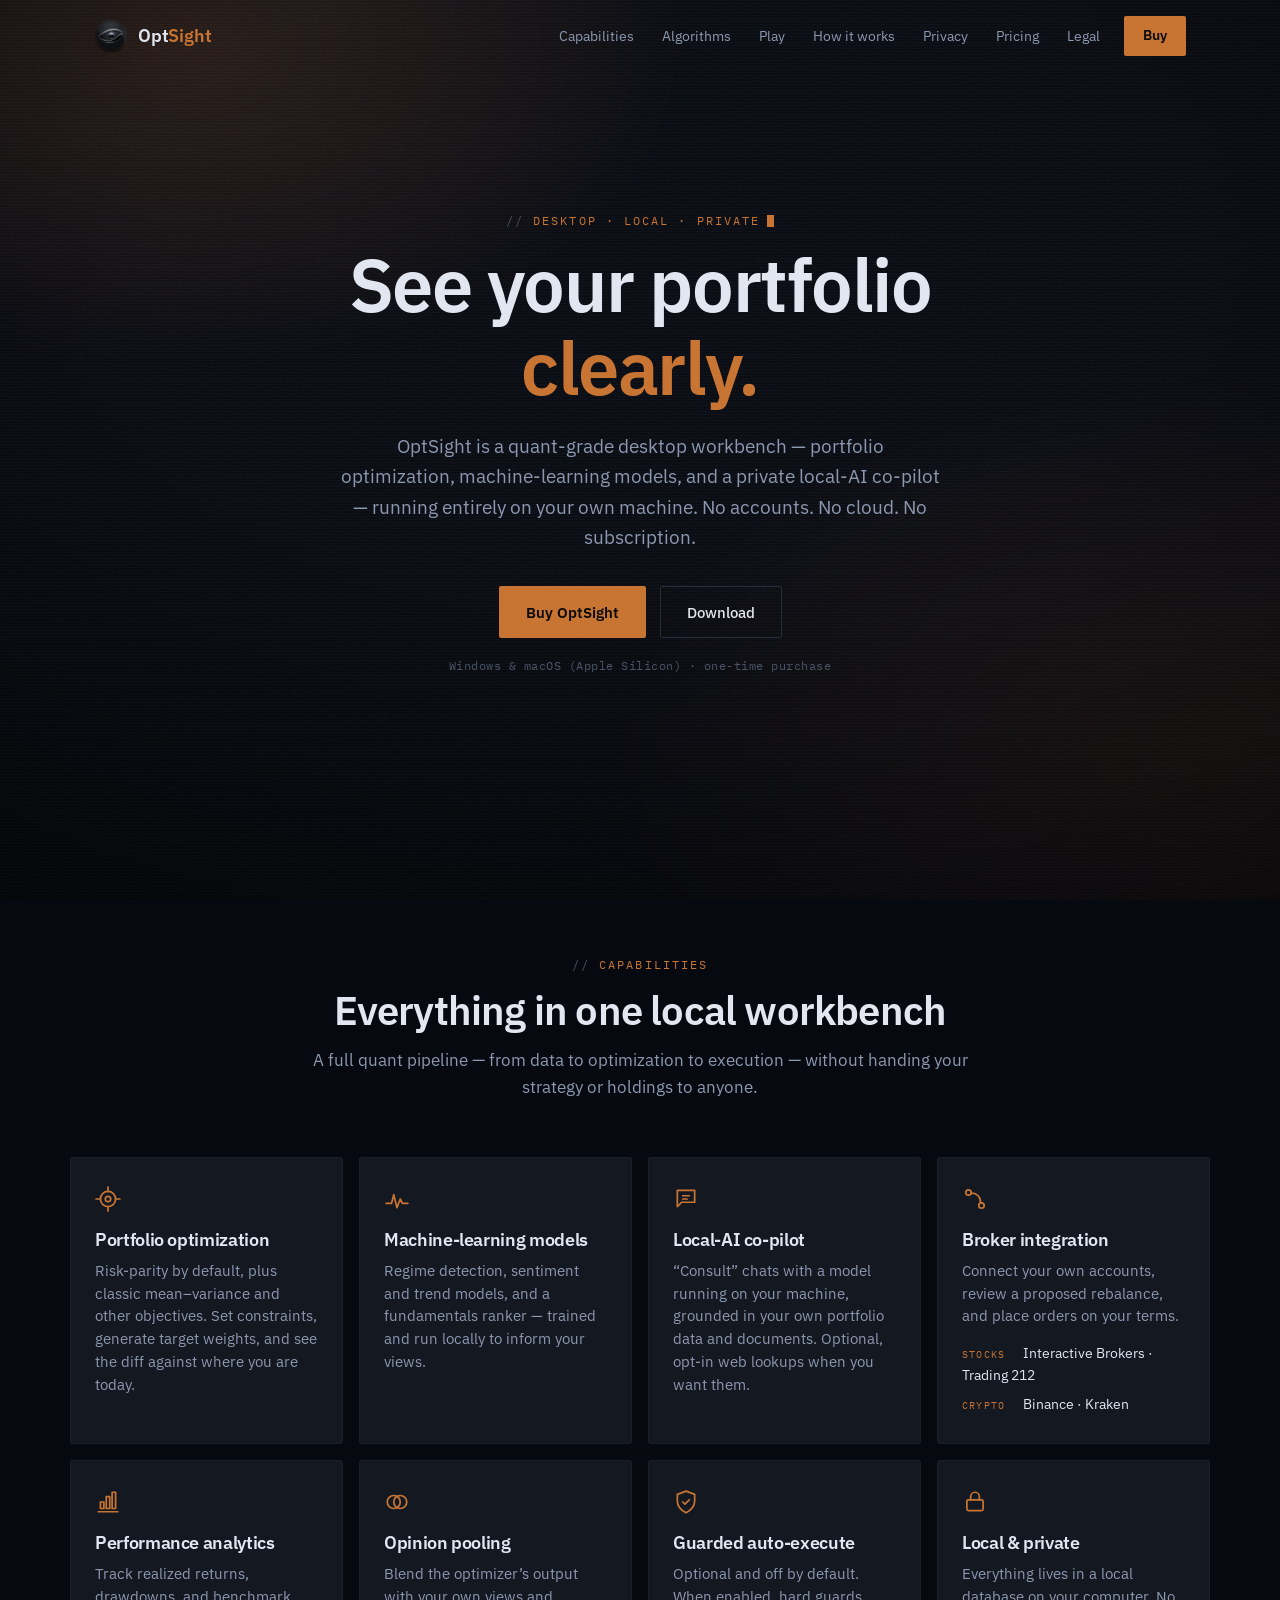
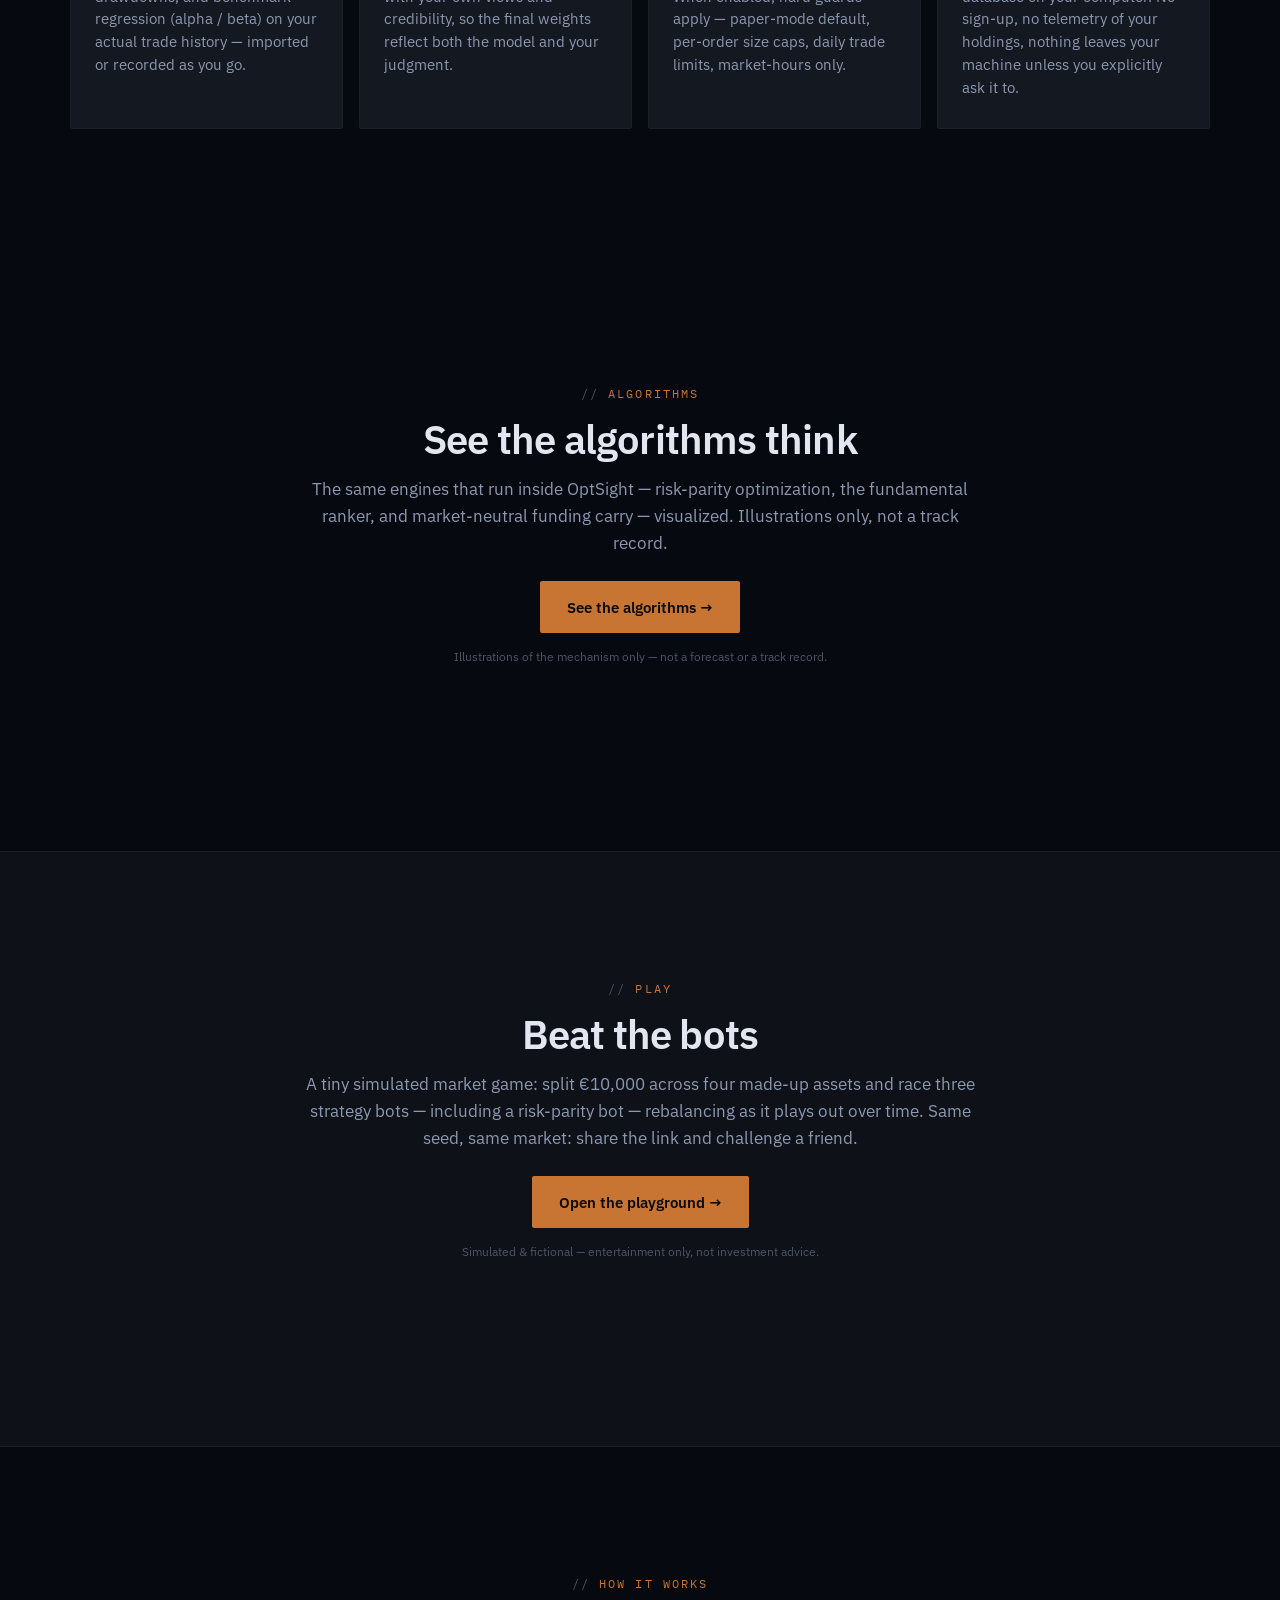
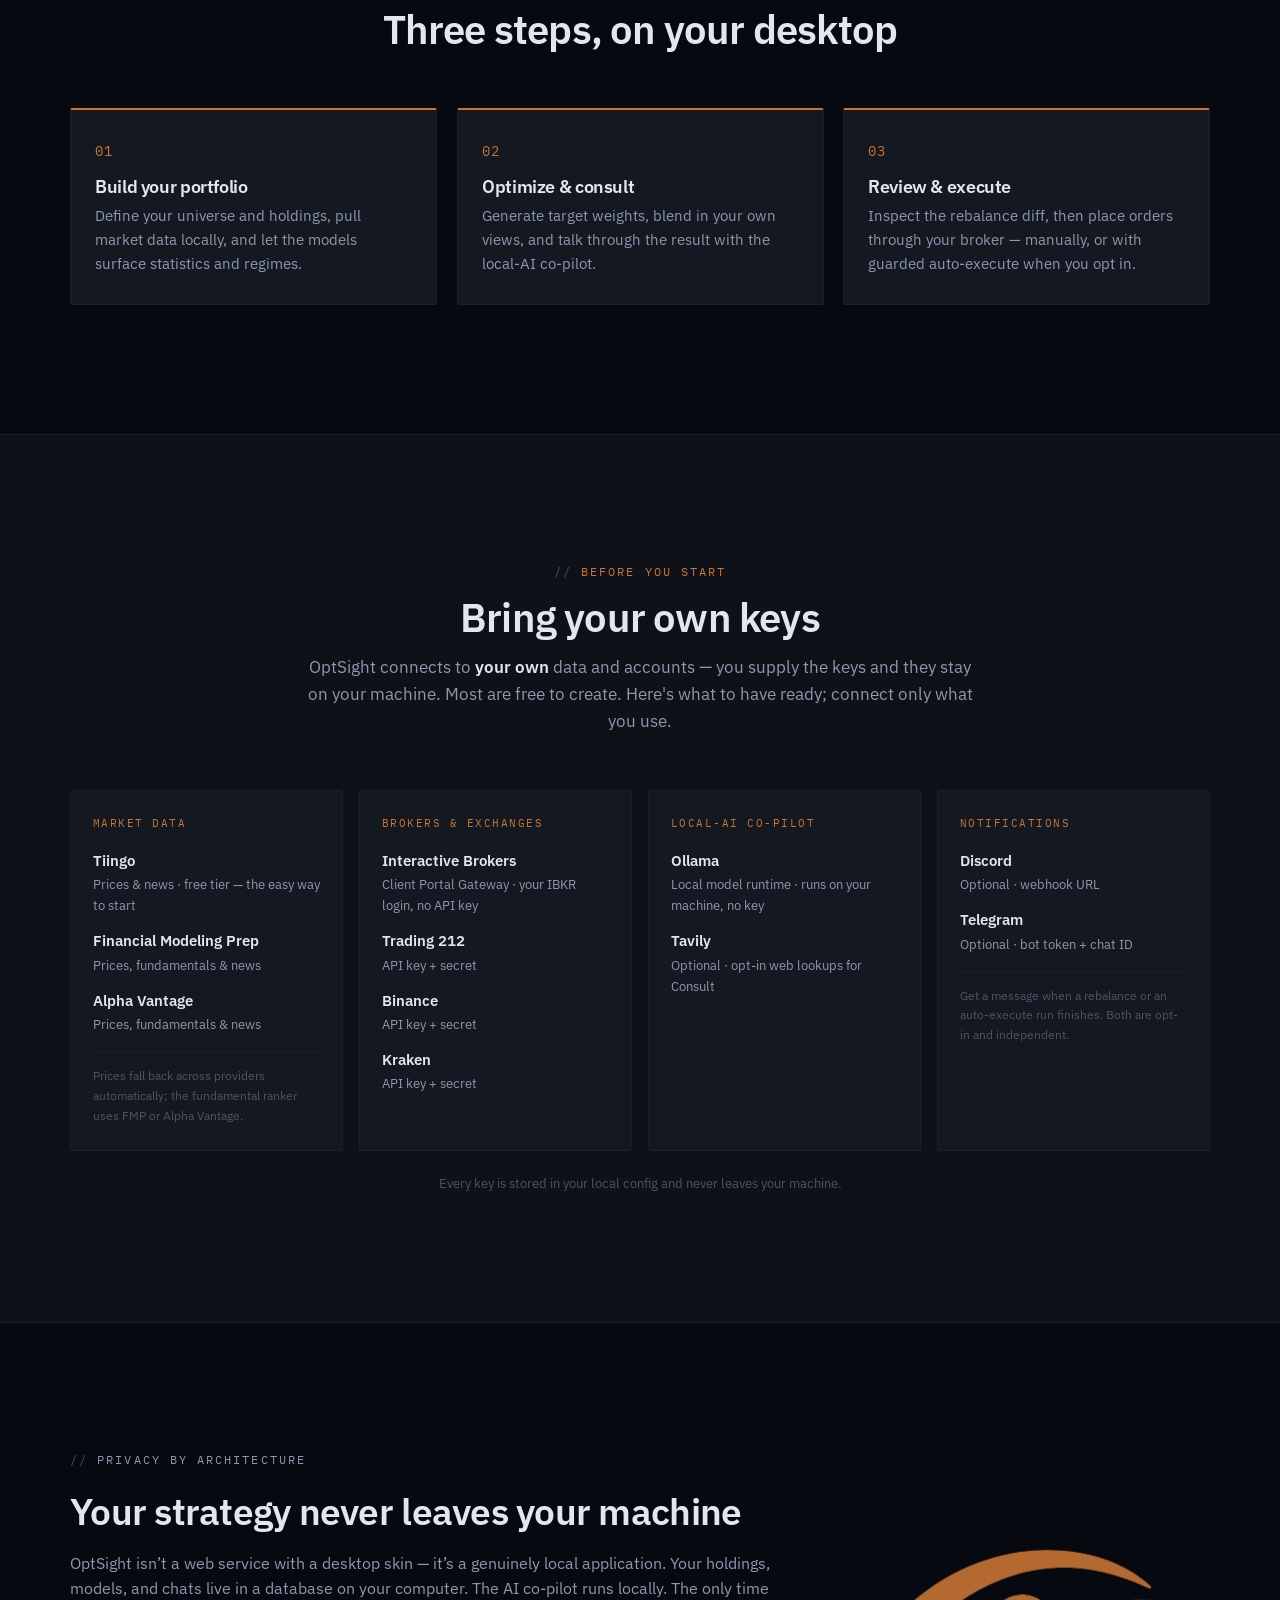
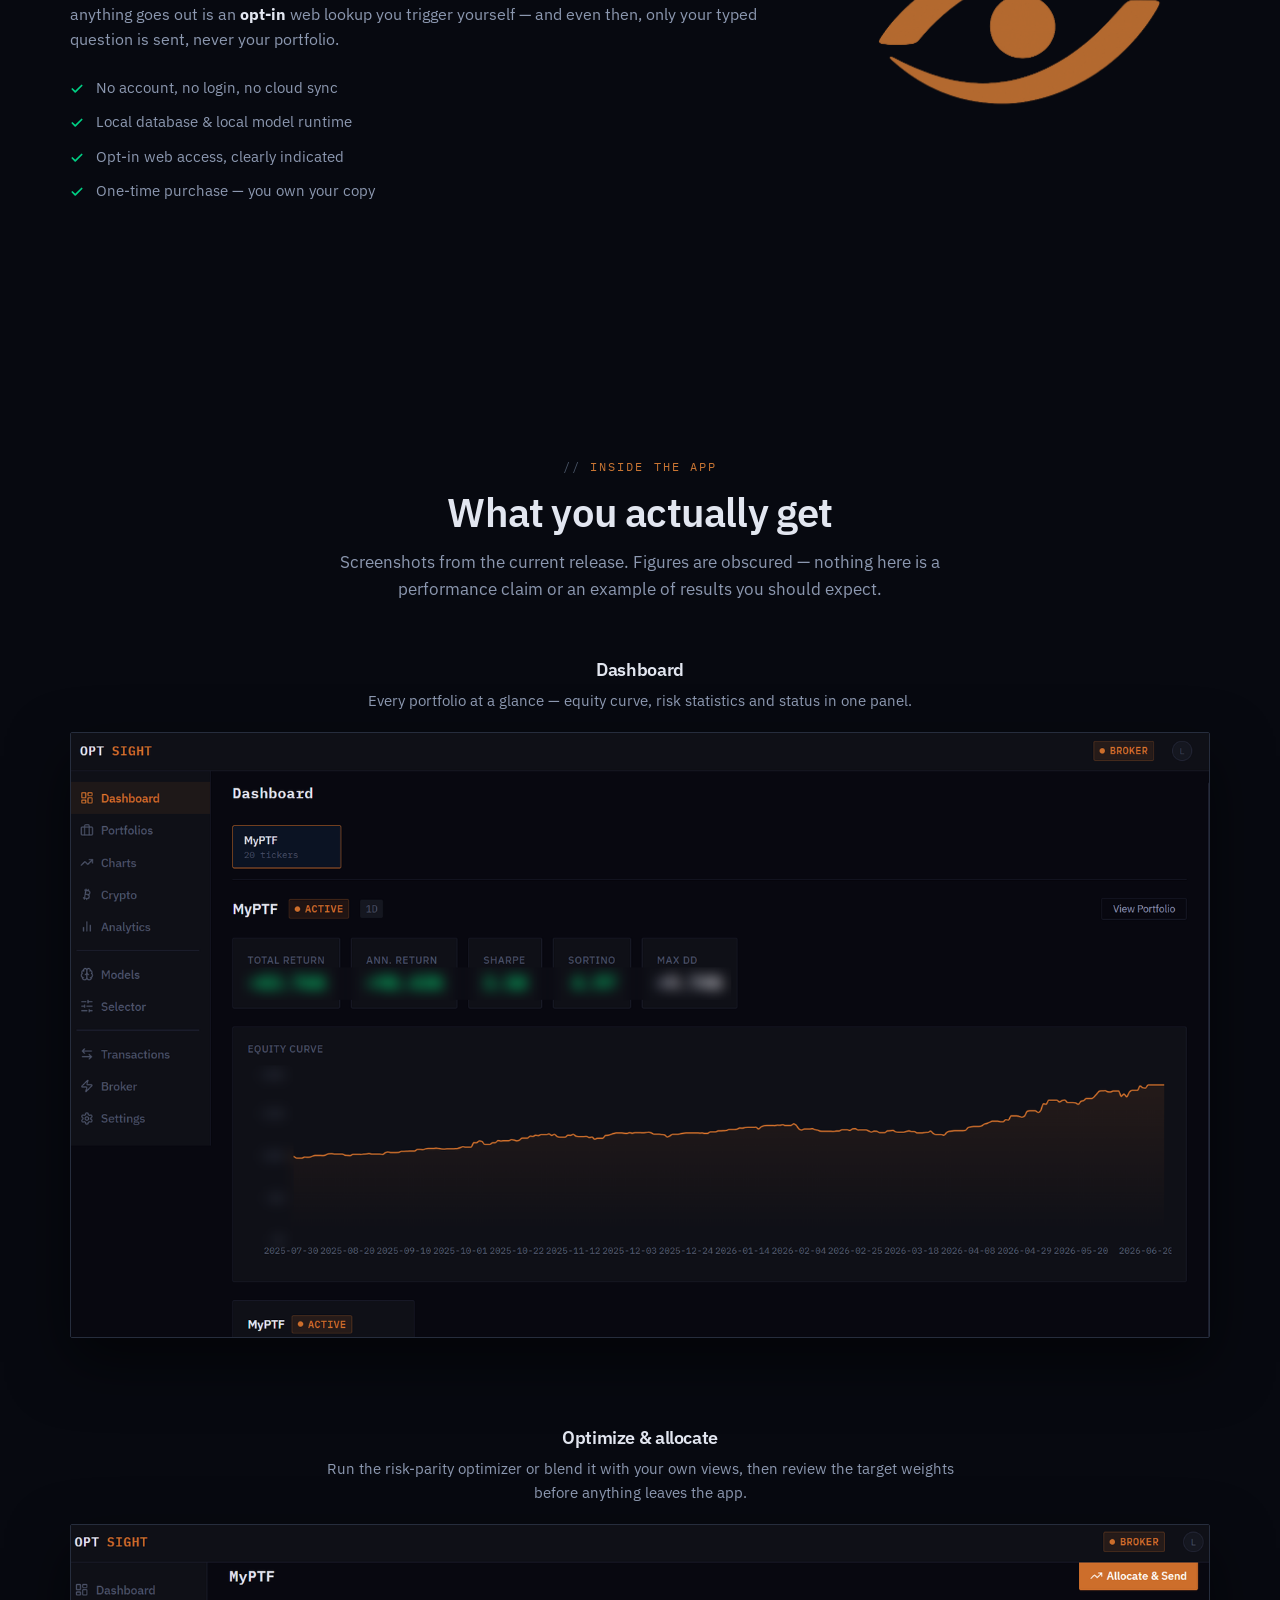
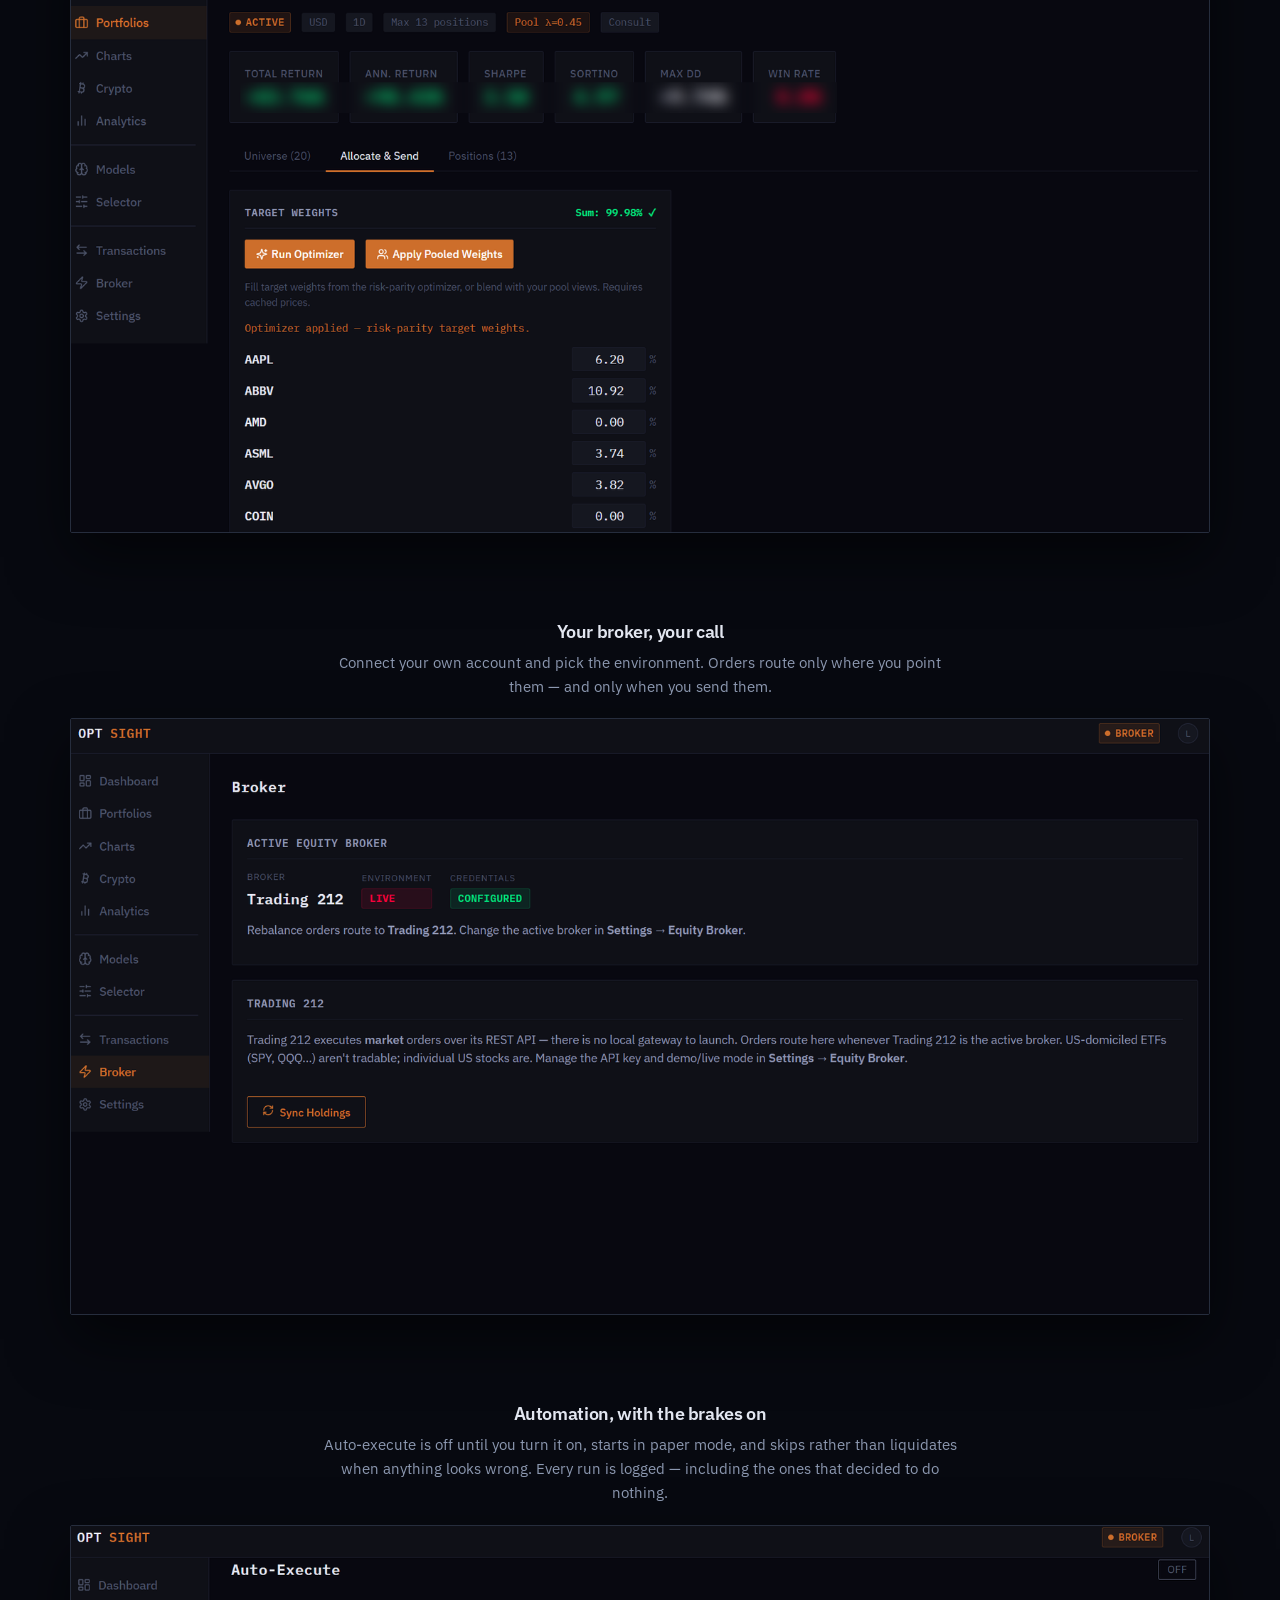
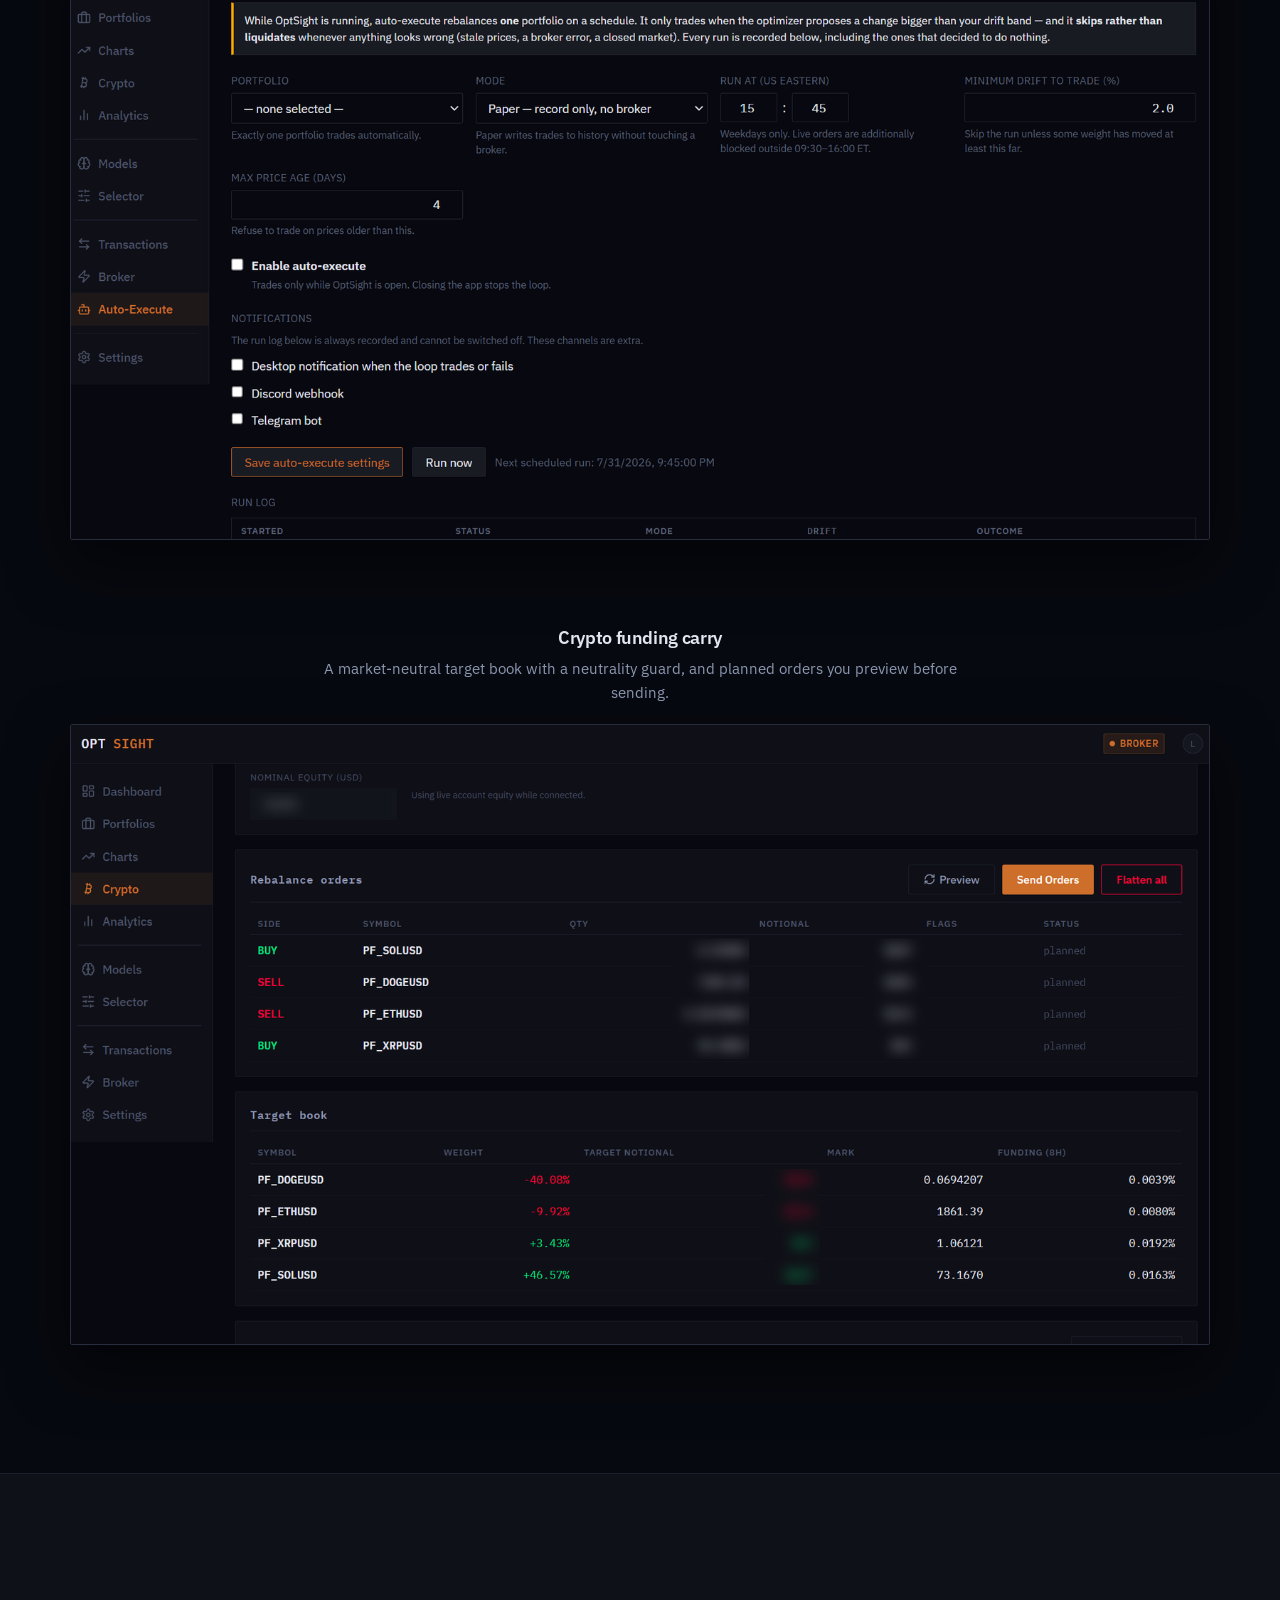
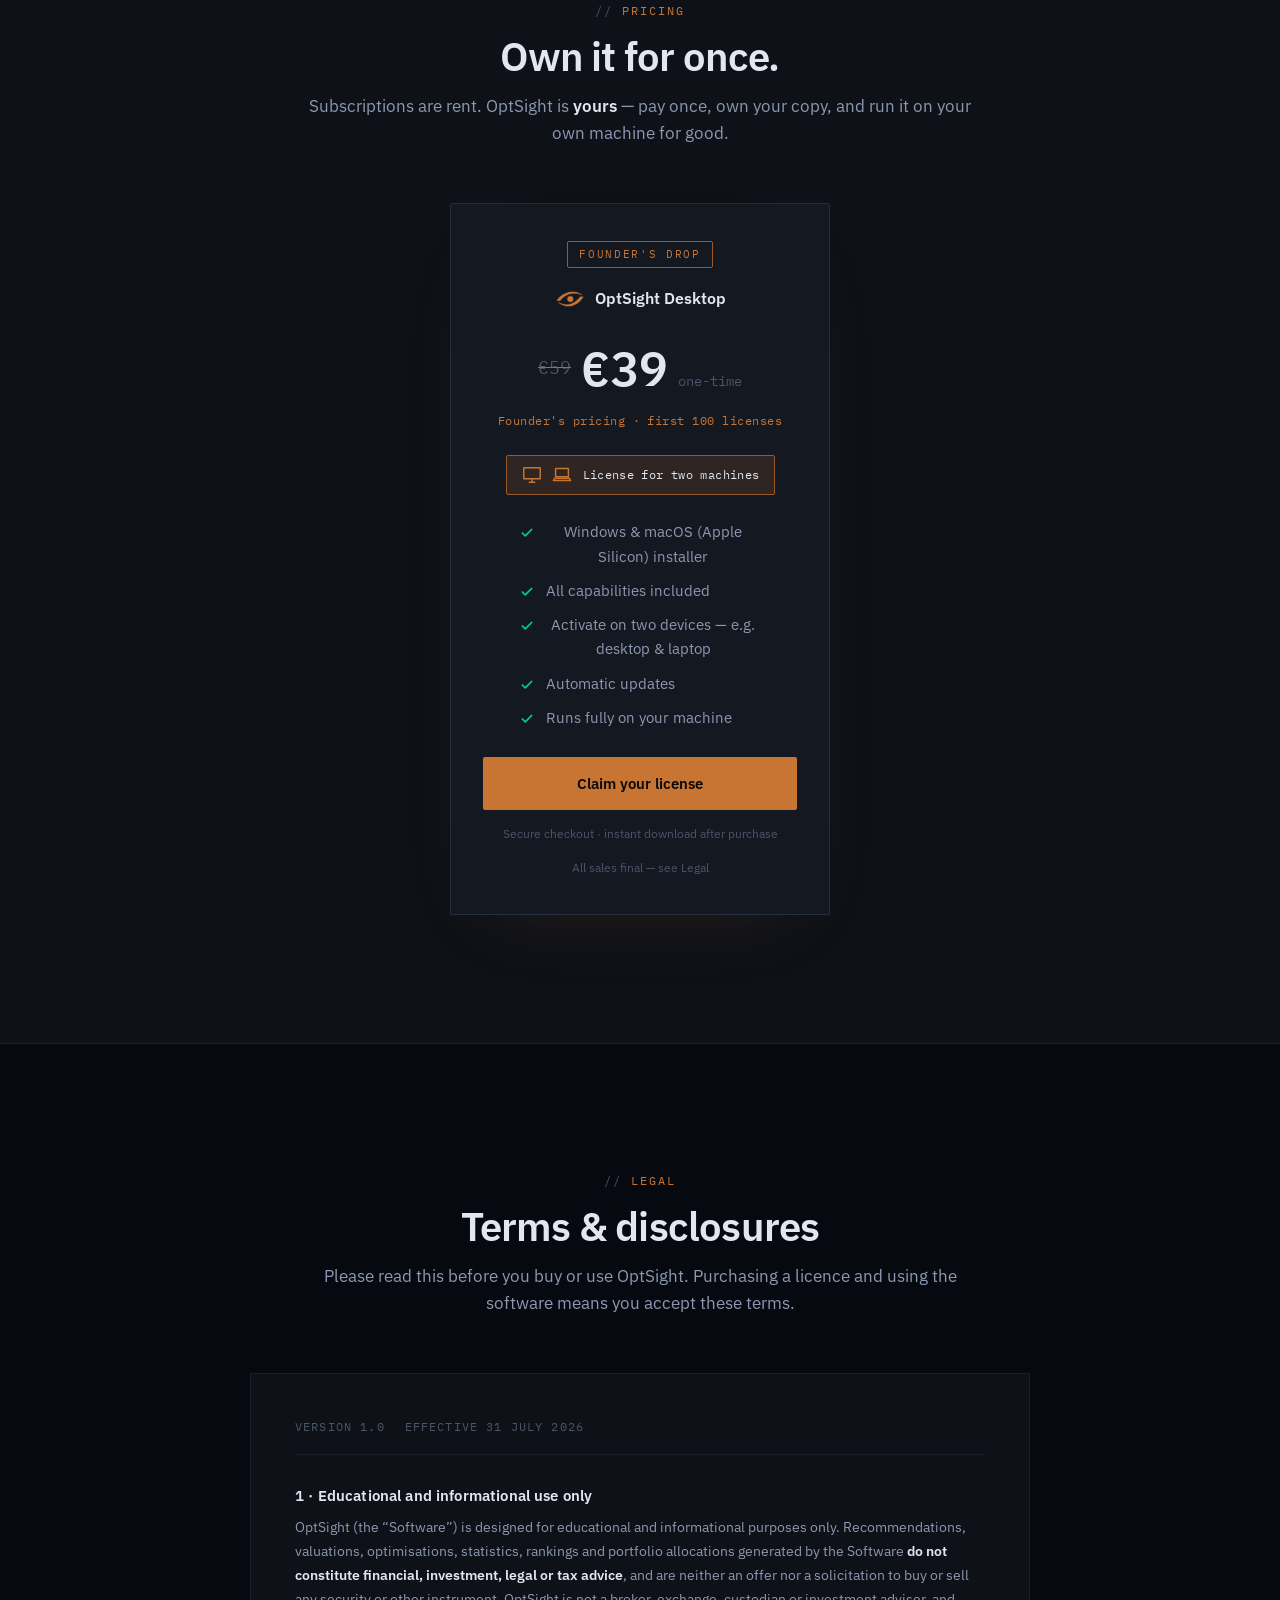
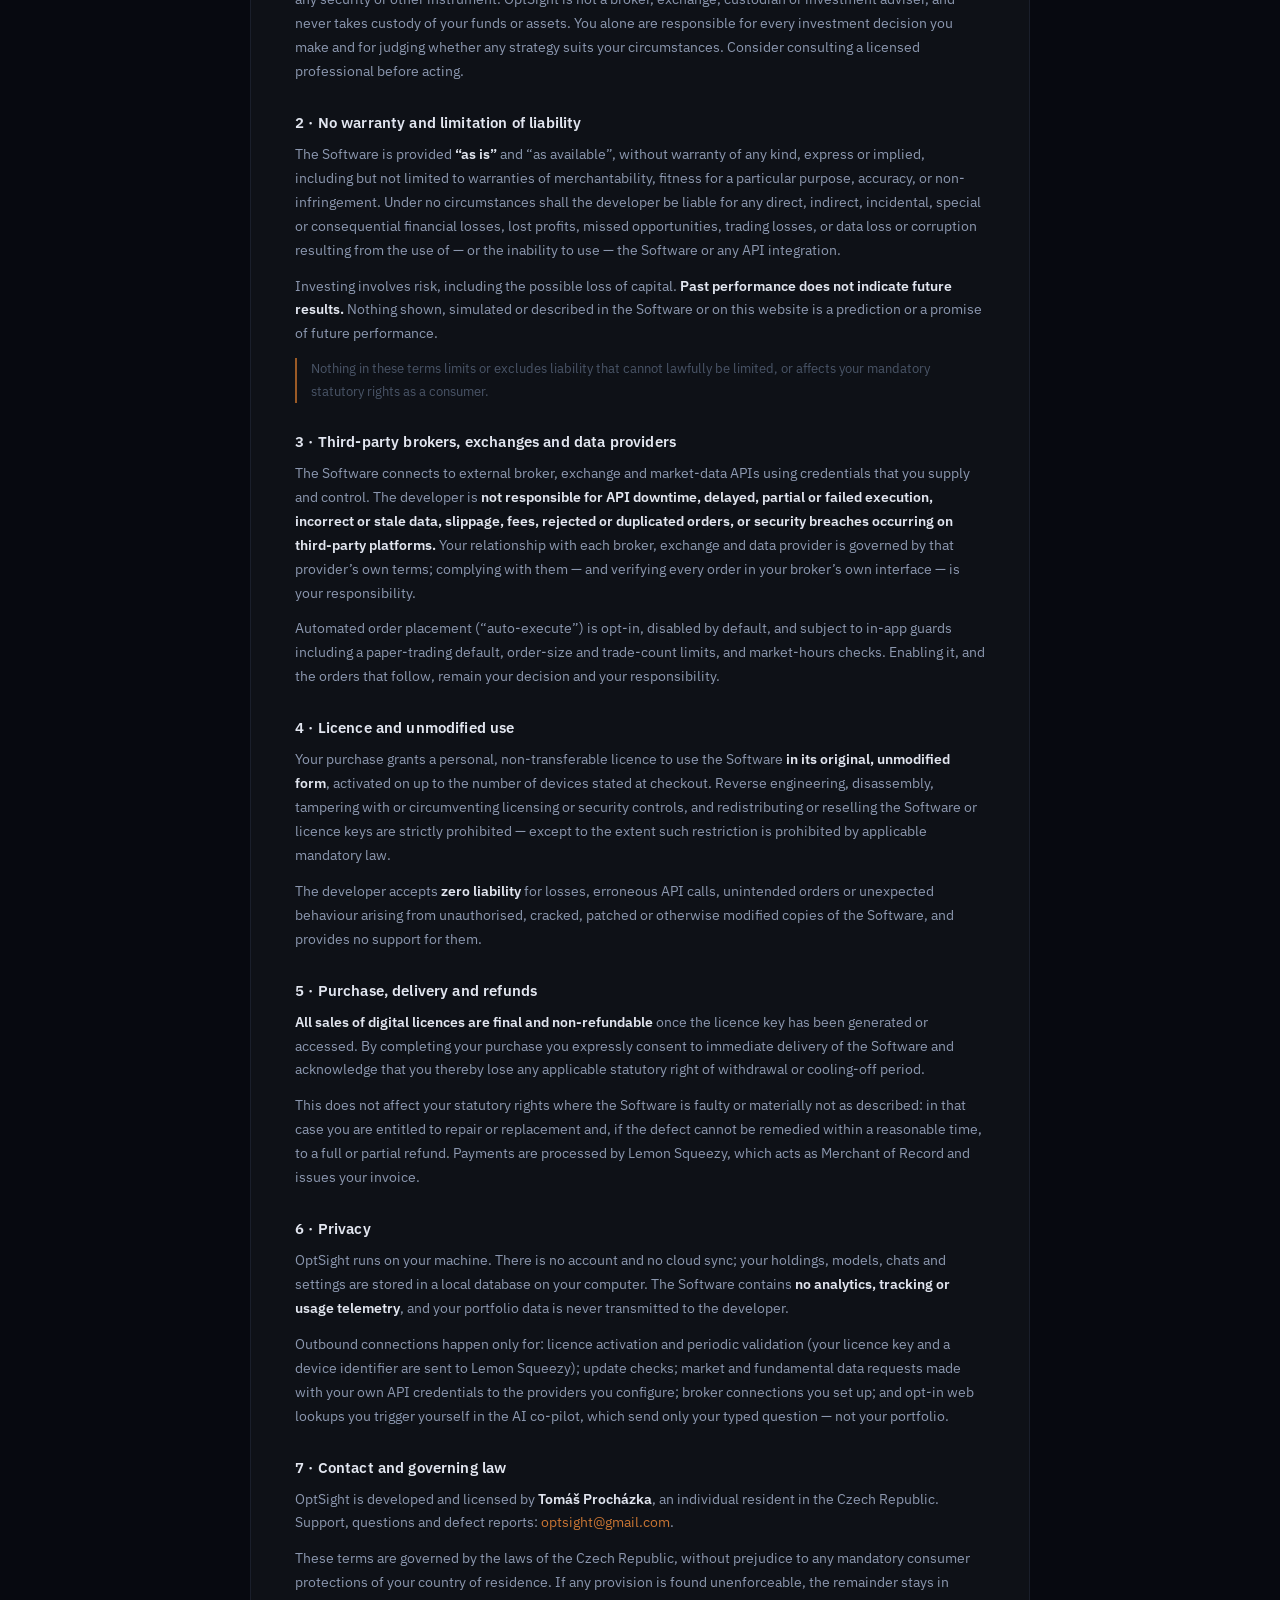
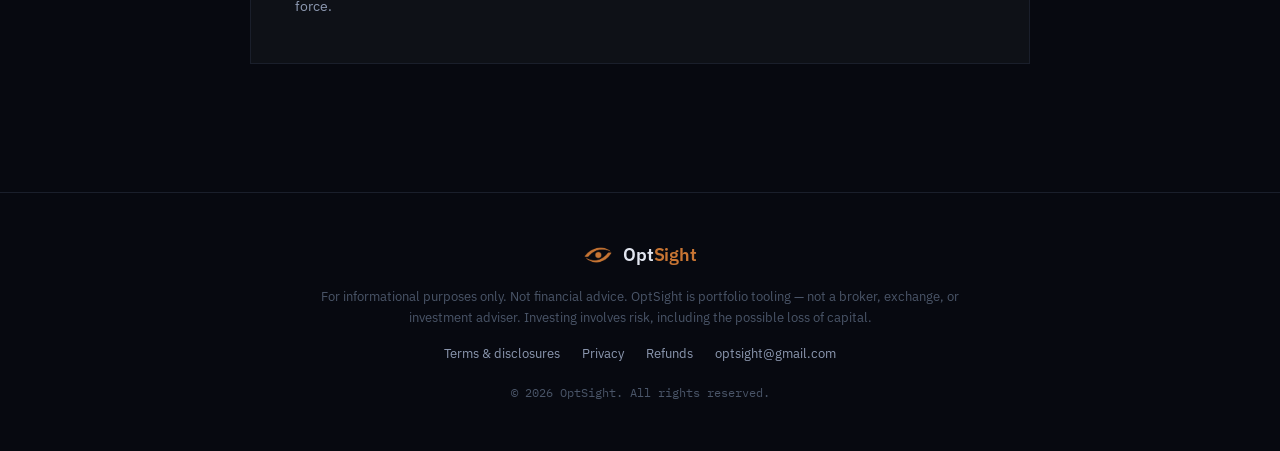
==== commit aa1bff1a: "Claim accuracy: models/statistics not signals, Apple Silicon, real auto-execute guards" ====
--- a/index.html
+++ b/index.html
@@ -4,14 +4,14 @@
   <meta charset="UTF-8" />
   <meta name="viewport" content="width=device-width, initial-scale=1.0" />
   <title>OptSight — Quant-grade portfolio tooling on your own machine</title>
-  <meta name="description" content="OptSight is a private desktop app for portfolio optimization, ML signals, and a local-AI co-pilot. Your data stays on your machine. One-time purchase, no subscription." />
+  <meta name="description" content="OptSight is a private desktop app for portfolio optimization, ML models, and a local-AI co-pilot. Your data stays on your machine. One-time purchase, no subscription." />
 
   <link rel="icon" type="image/png" href="assets/favicon.png" />
   <meta name="theme-color" content="#070910" />
 
   <!-- Open Graph -->
   <meta property="og:title" content="OptSight — portfolio tooling on your own machine" />
-  <meta property="og:description" content="Quant-grade optimization, ML signals, and a private local-AI co-pilot. One-time purchase." />
+  <meta property="og:description" content="Quant-grade optimization, ML models, and a private local-AI co-pilot. One-time purchase." />
   <meta property="og:type" content="website" />
 
   <!-- Fonts: IBM Plex Sans (body) + IBM Plex Mono (numbers) -->
@@ -62,7 +62,7 @@
         </h1>
         <p class="hero__sub">
           OptSight is a quant-grade desktop workbench — portfolio optimization,
-          machine-learning signals, and a private local-AI co-pilot — running
+          machine-learning models, and a private local-AI co-pilot — running
           entirely on your own machine. No accounts. No cloud. No subscription.
         </p>
         <div class="hero__cta">
@@ -71,7 +71,7 @@
           <a href="https://github.com/ProchTomas/optsight-releases/releases/latest"
              class="btn btn--ghost" rel="noopener">Download</a>
         </div>
-        <p class="hero__note">Windows &amp; macOS · one-time purchase</p>
+        <p class="hero__note">Windows &amp; macOS (Apple Silicon) · one-time purchase</p>
       </div>
     </section>
 
@@ -193,7 +193,7 @@
           <span class="step__num">01</span>
           <h3>Build your portfolio</h3>
           <p>Define your universe and holdings, pull market data locally, and let the models
-             surface signals and regimes.</p>
+             surface statistics and regimes.</p>
         </li>
         <li class="step reveal">
           <span class="step__num">02</span>
@@ -378,7 +378,7 @@
           <span class="price-devices__label">License for two machines</span>
         </div>
         <ul class="ticks ticks--center">
-          <li>Windows &amp; macOS installer</li>
+          <li>Windows &amp; macOS (Apple Silicon) installer</li>
           <li>All capabilities included</li>
           <li>Activate on two devices — e.g. desktop &amp; laptop</li>
           <li>Automatic updates</li>
@@ -461,9 +461,9 @@
           </p>
           <p>
             Automated order placement (“auto-execute”) is opt-in, disabled by default, and
-            subject to in-app guards including a paper-trading default and a mandatory
-            paper-trading period. Enabling it, and the orders that follow, remain your
-            decision and your responsibility.
+            subject to in-app guards including a paper-trading default, order-size and
+            trade-count limits, and market-hours checks. Enabling it, and the orders that
+            follow, remain your decision and your responsibility.
           </p>
         </article>
 
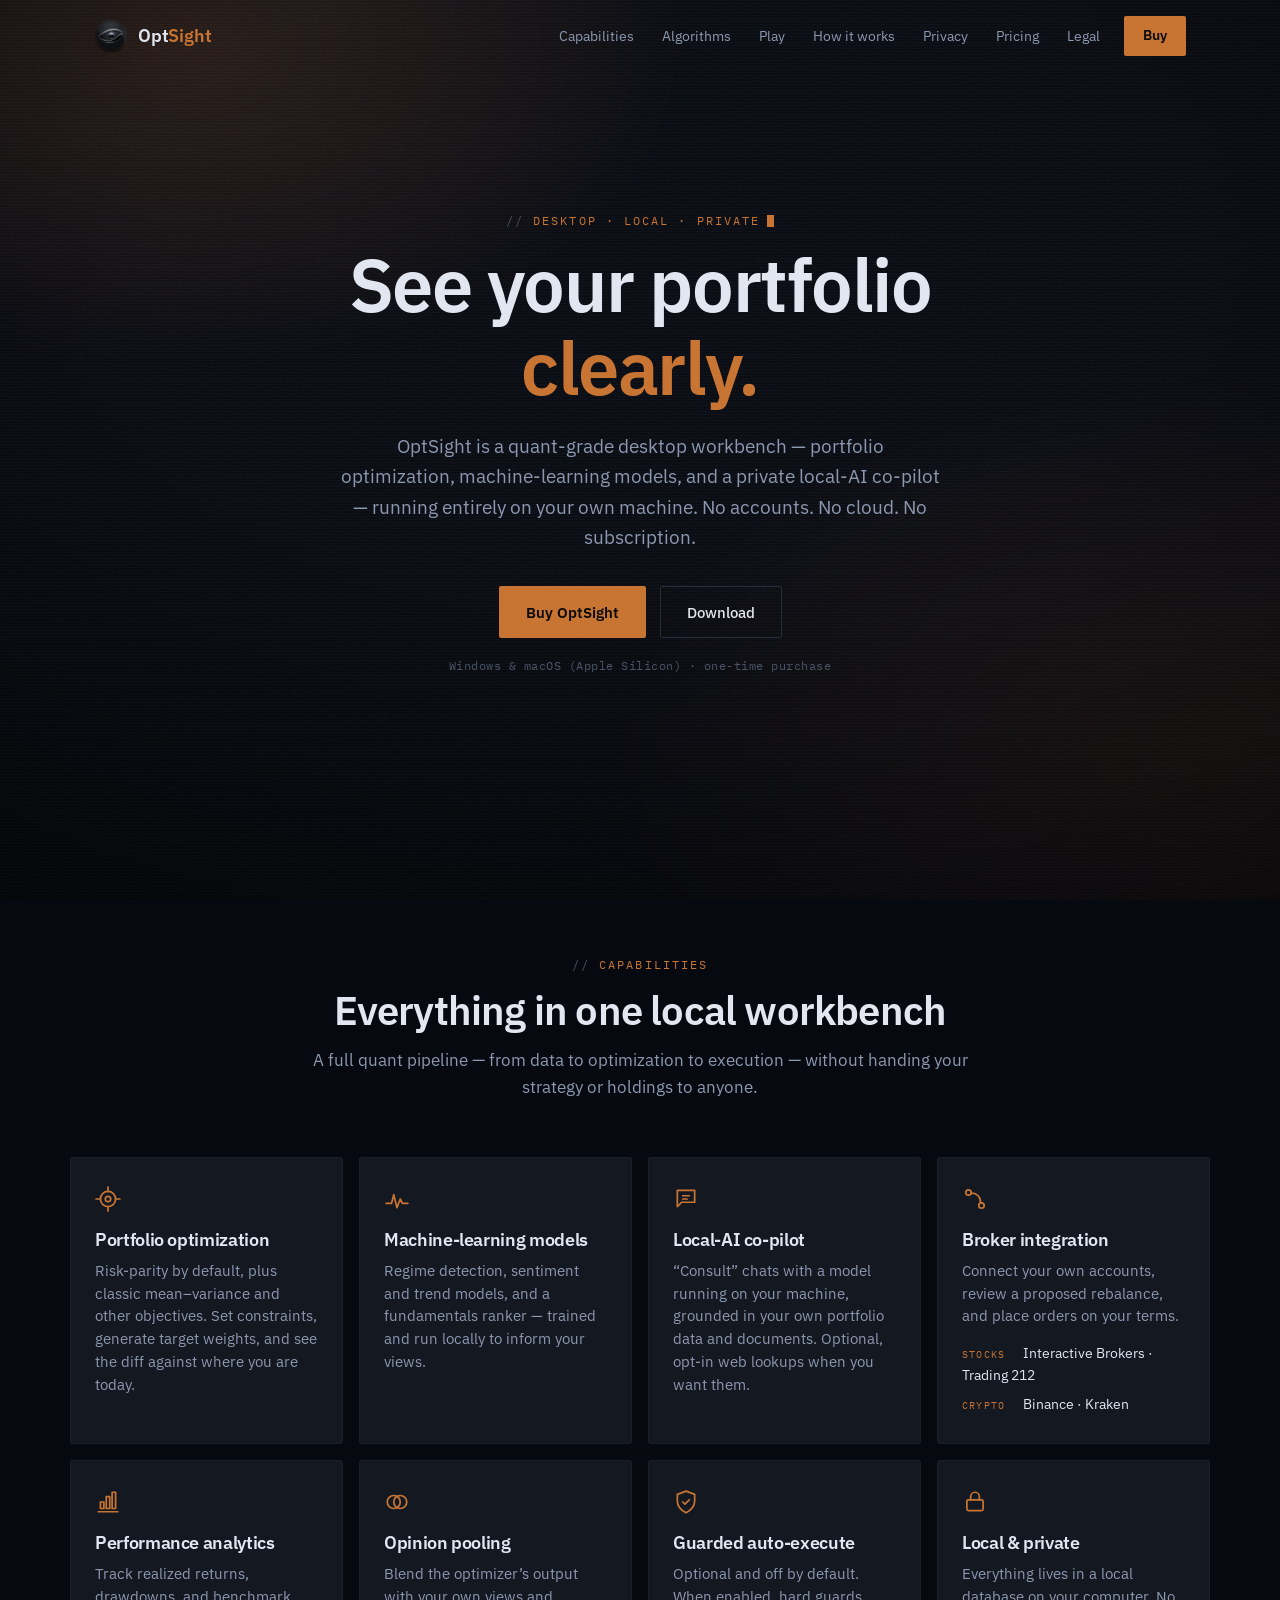
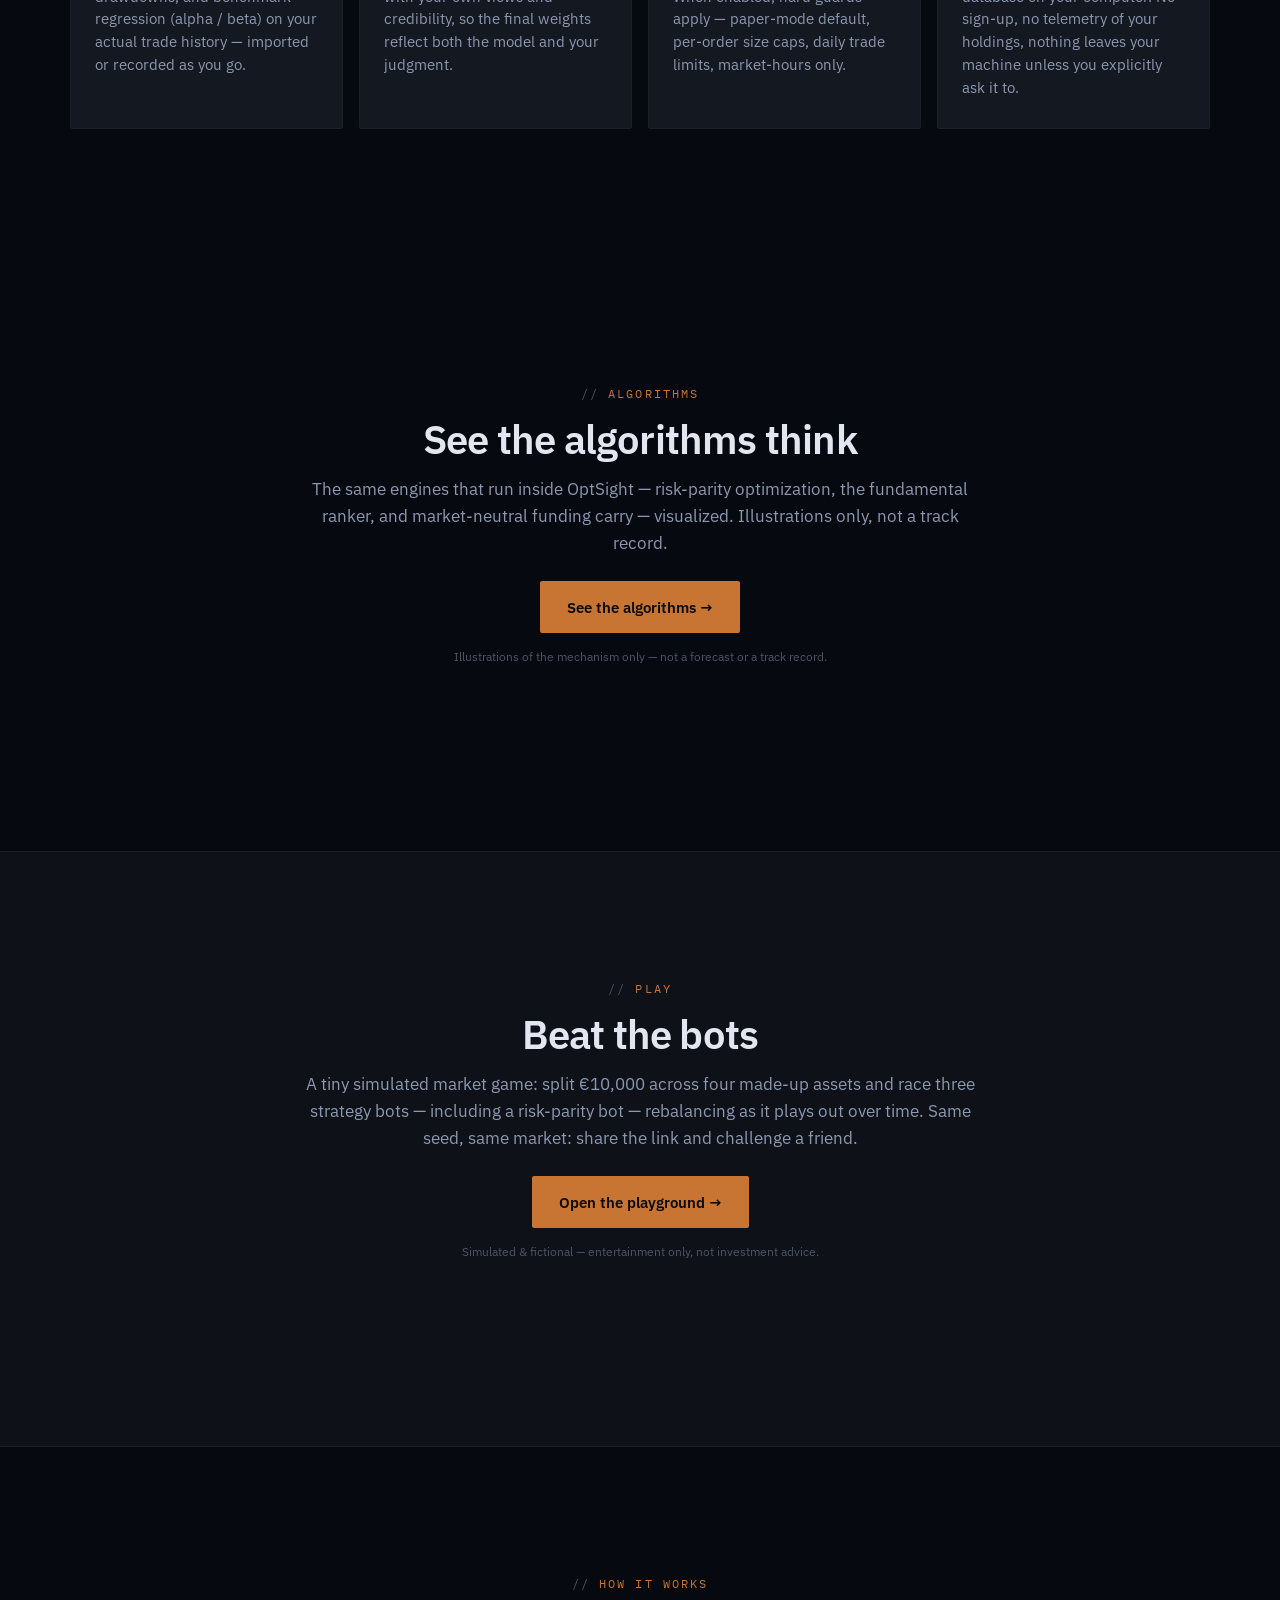
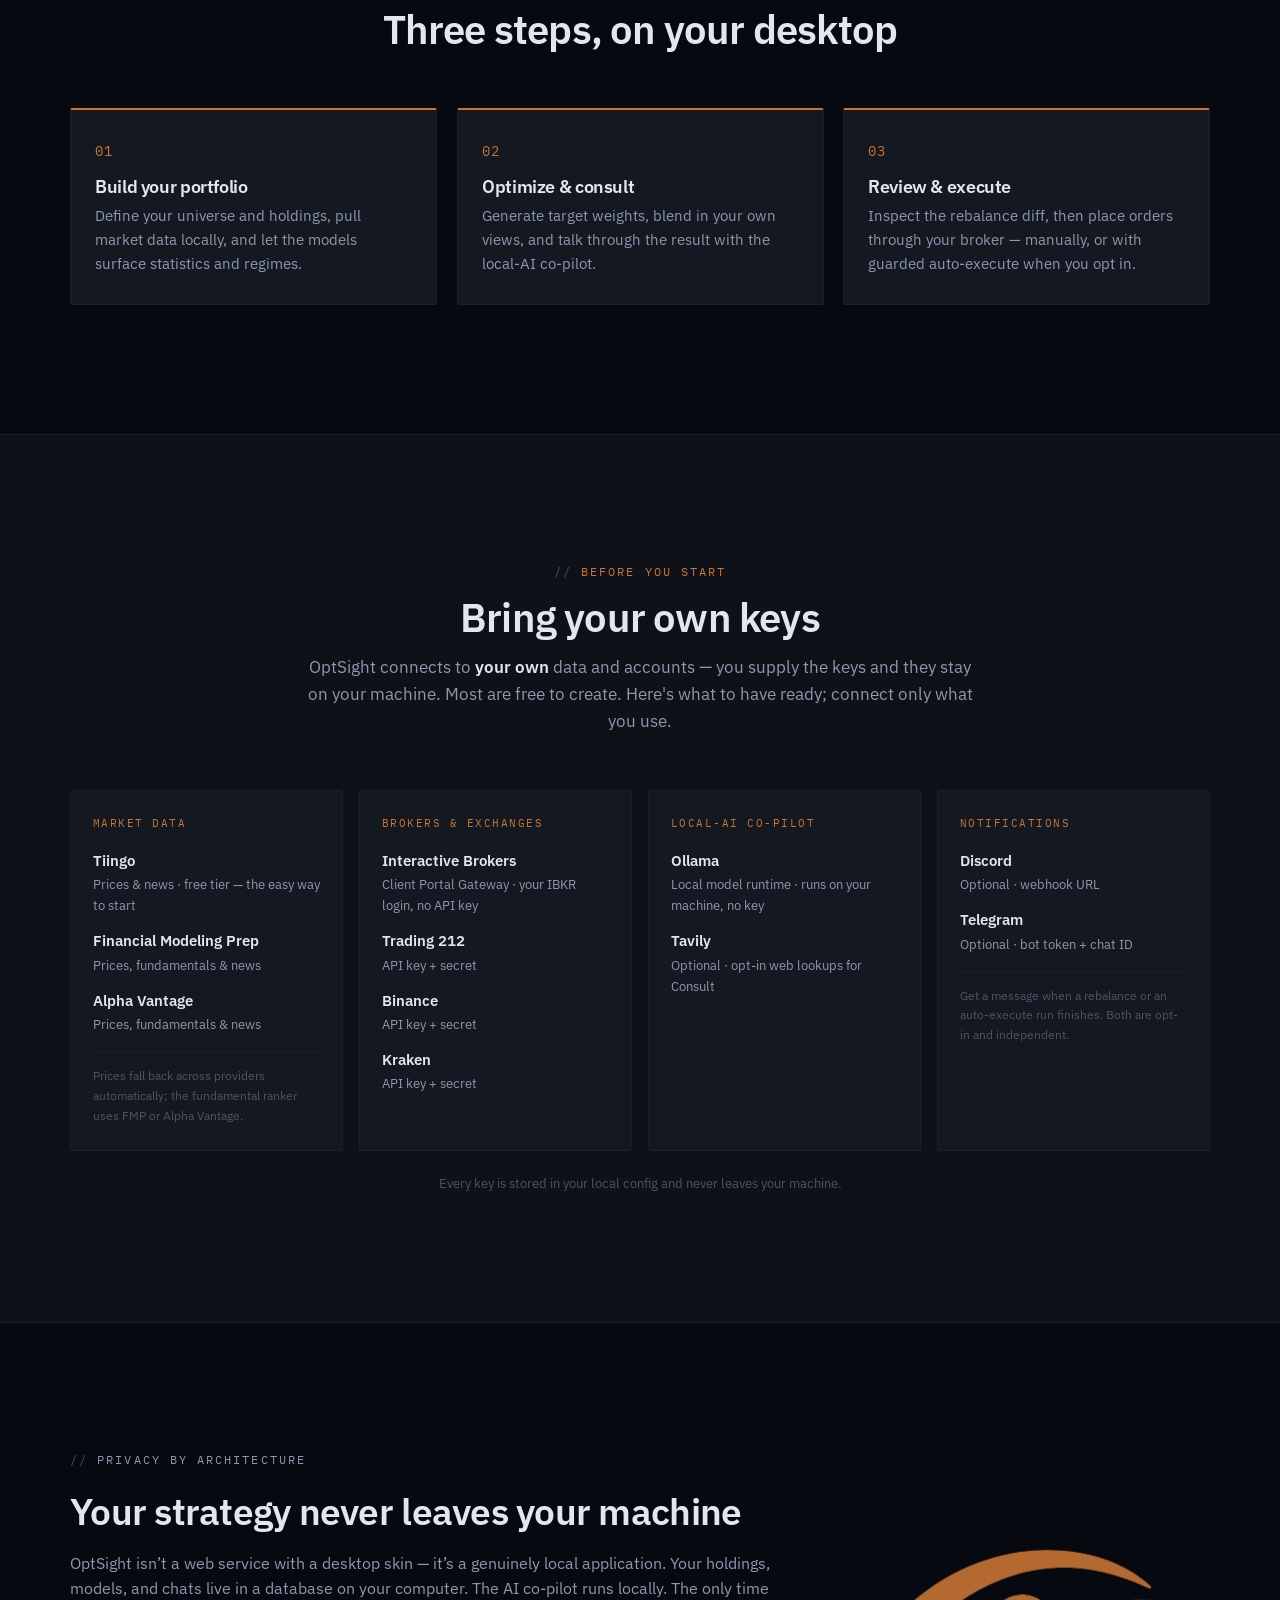
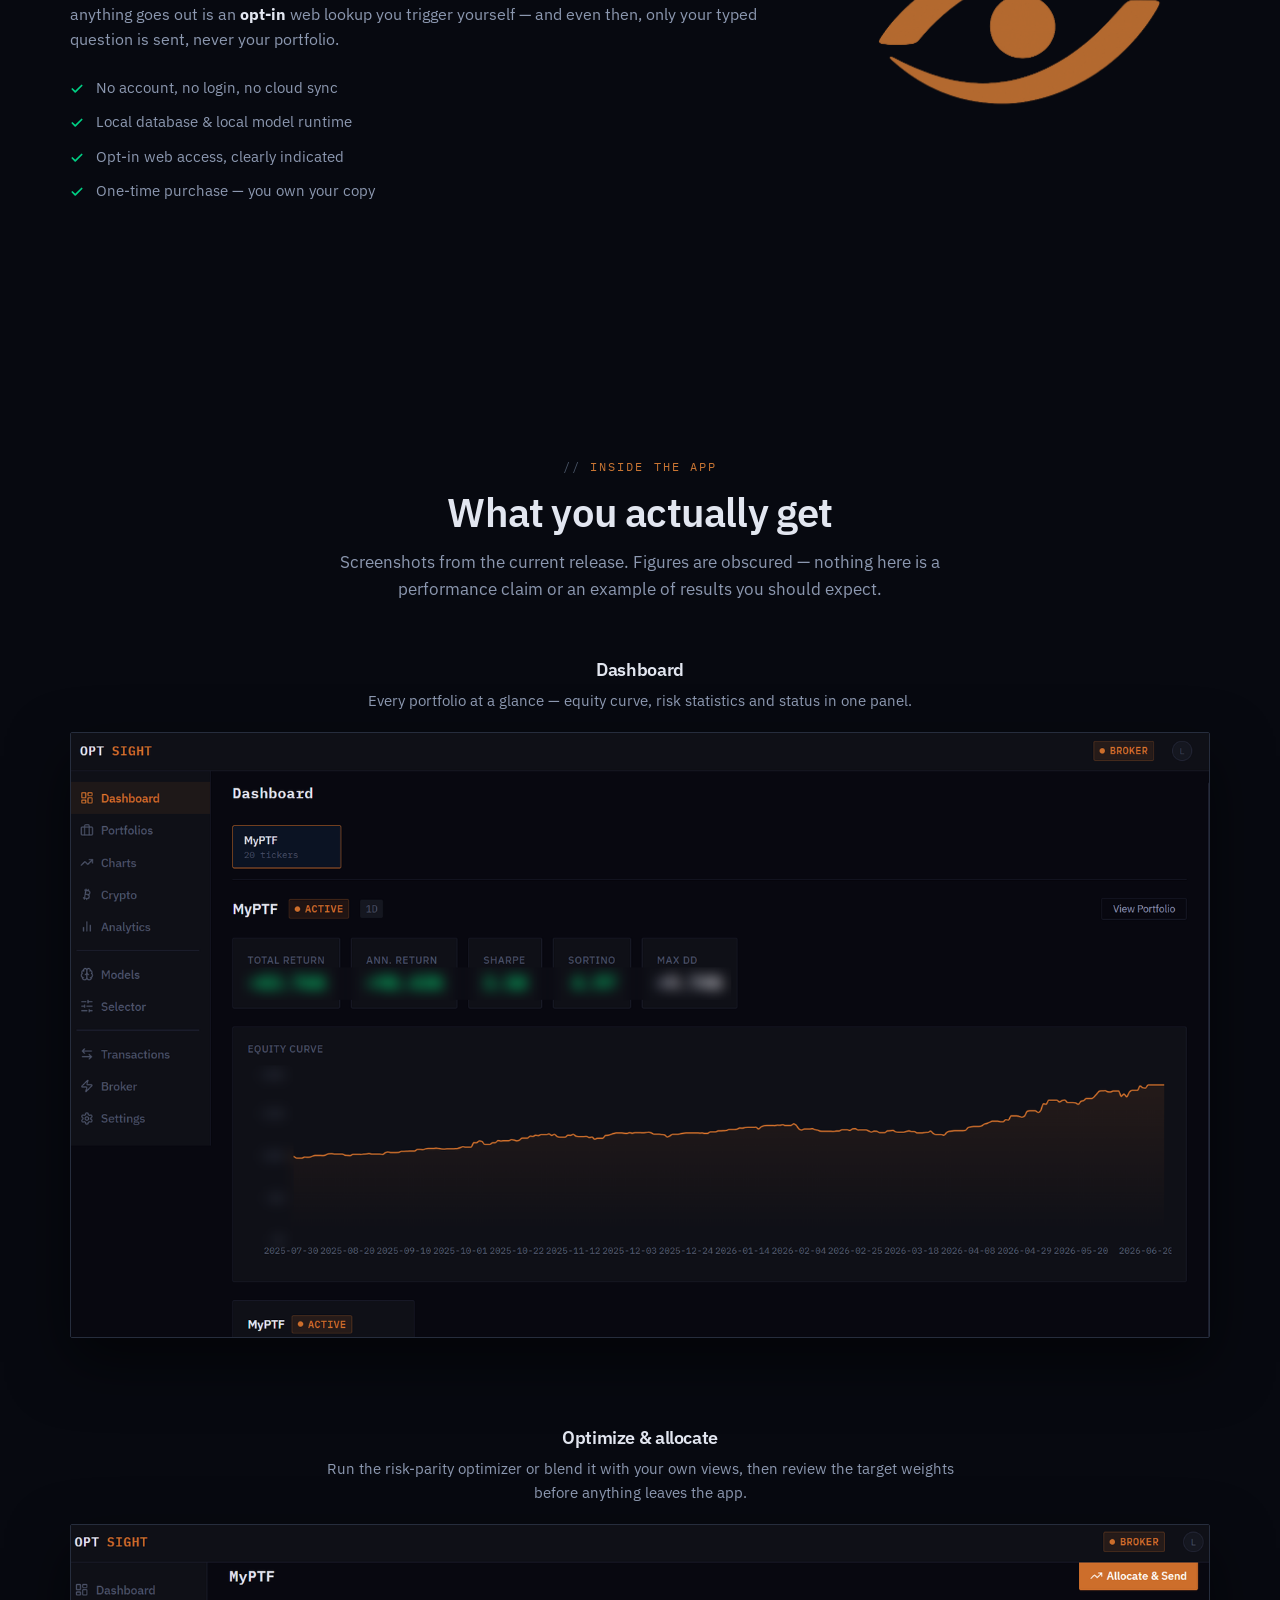
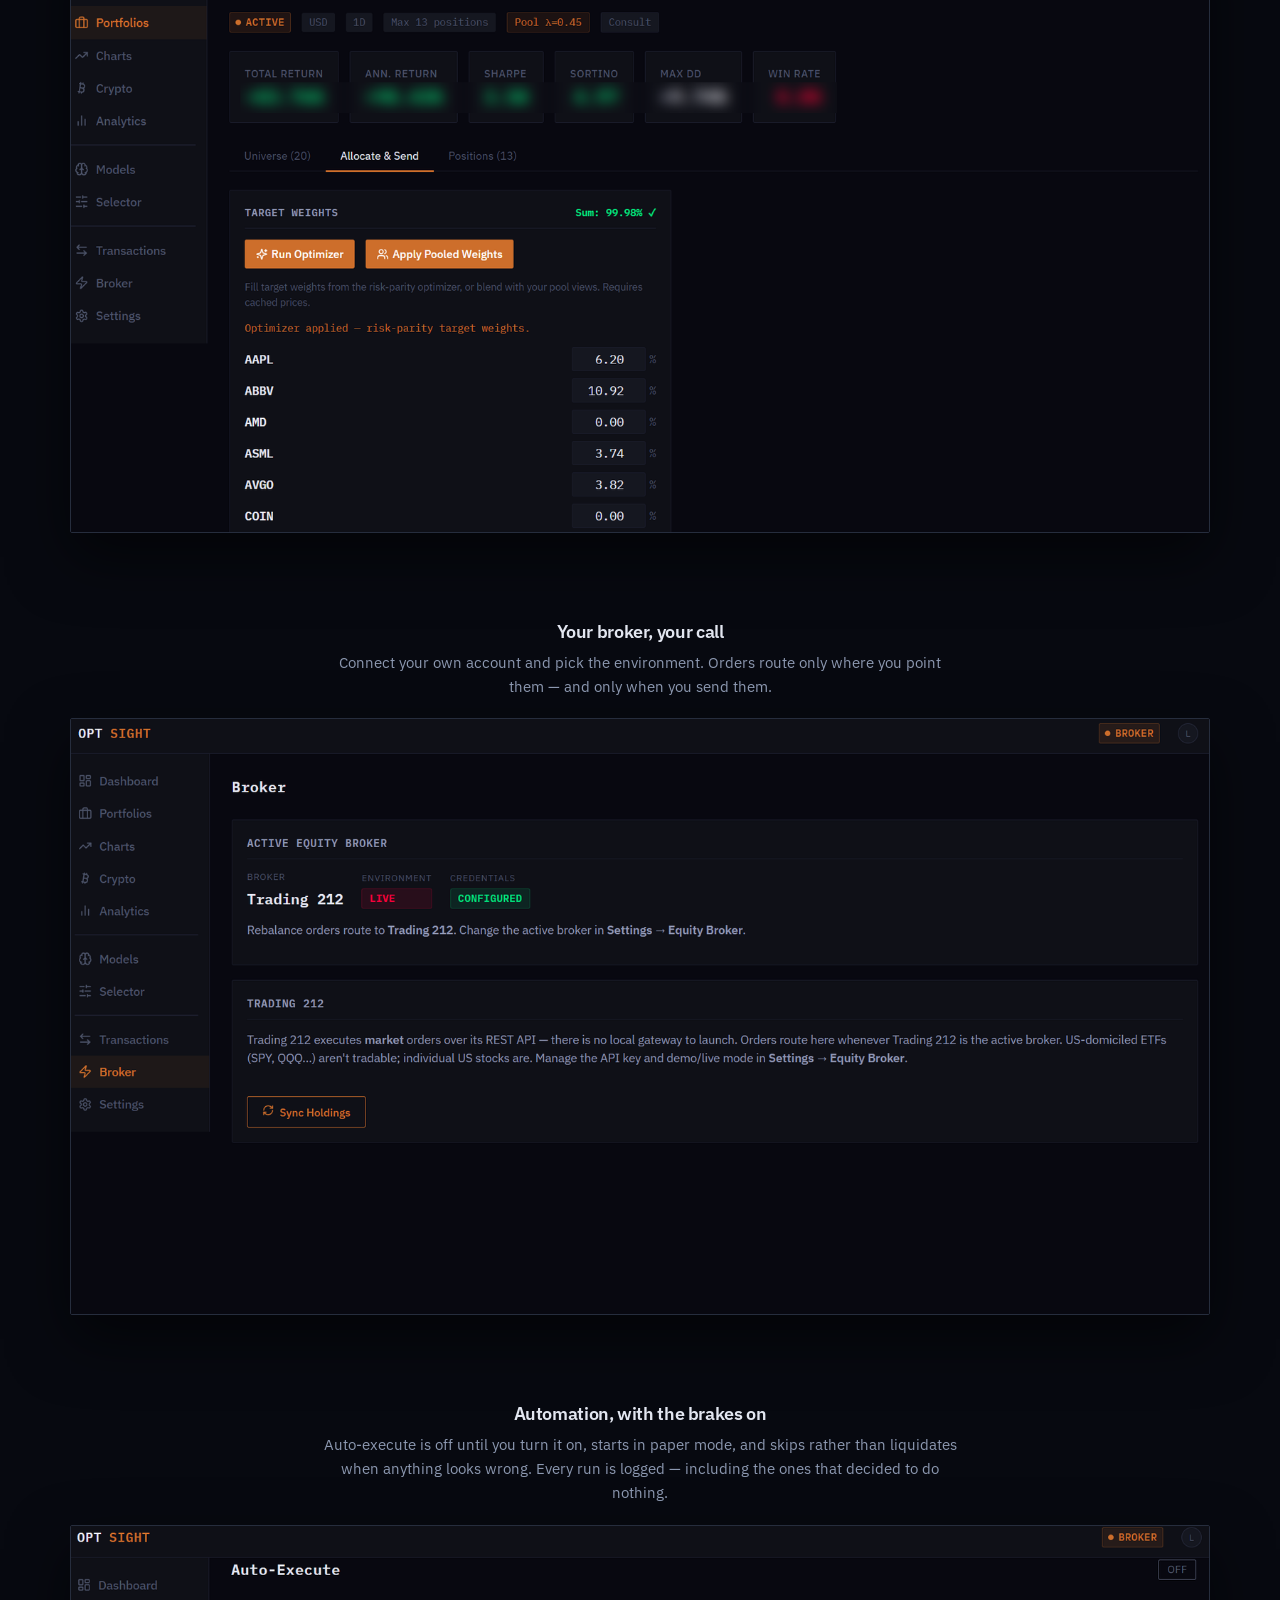
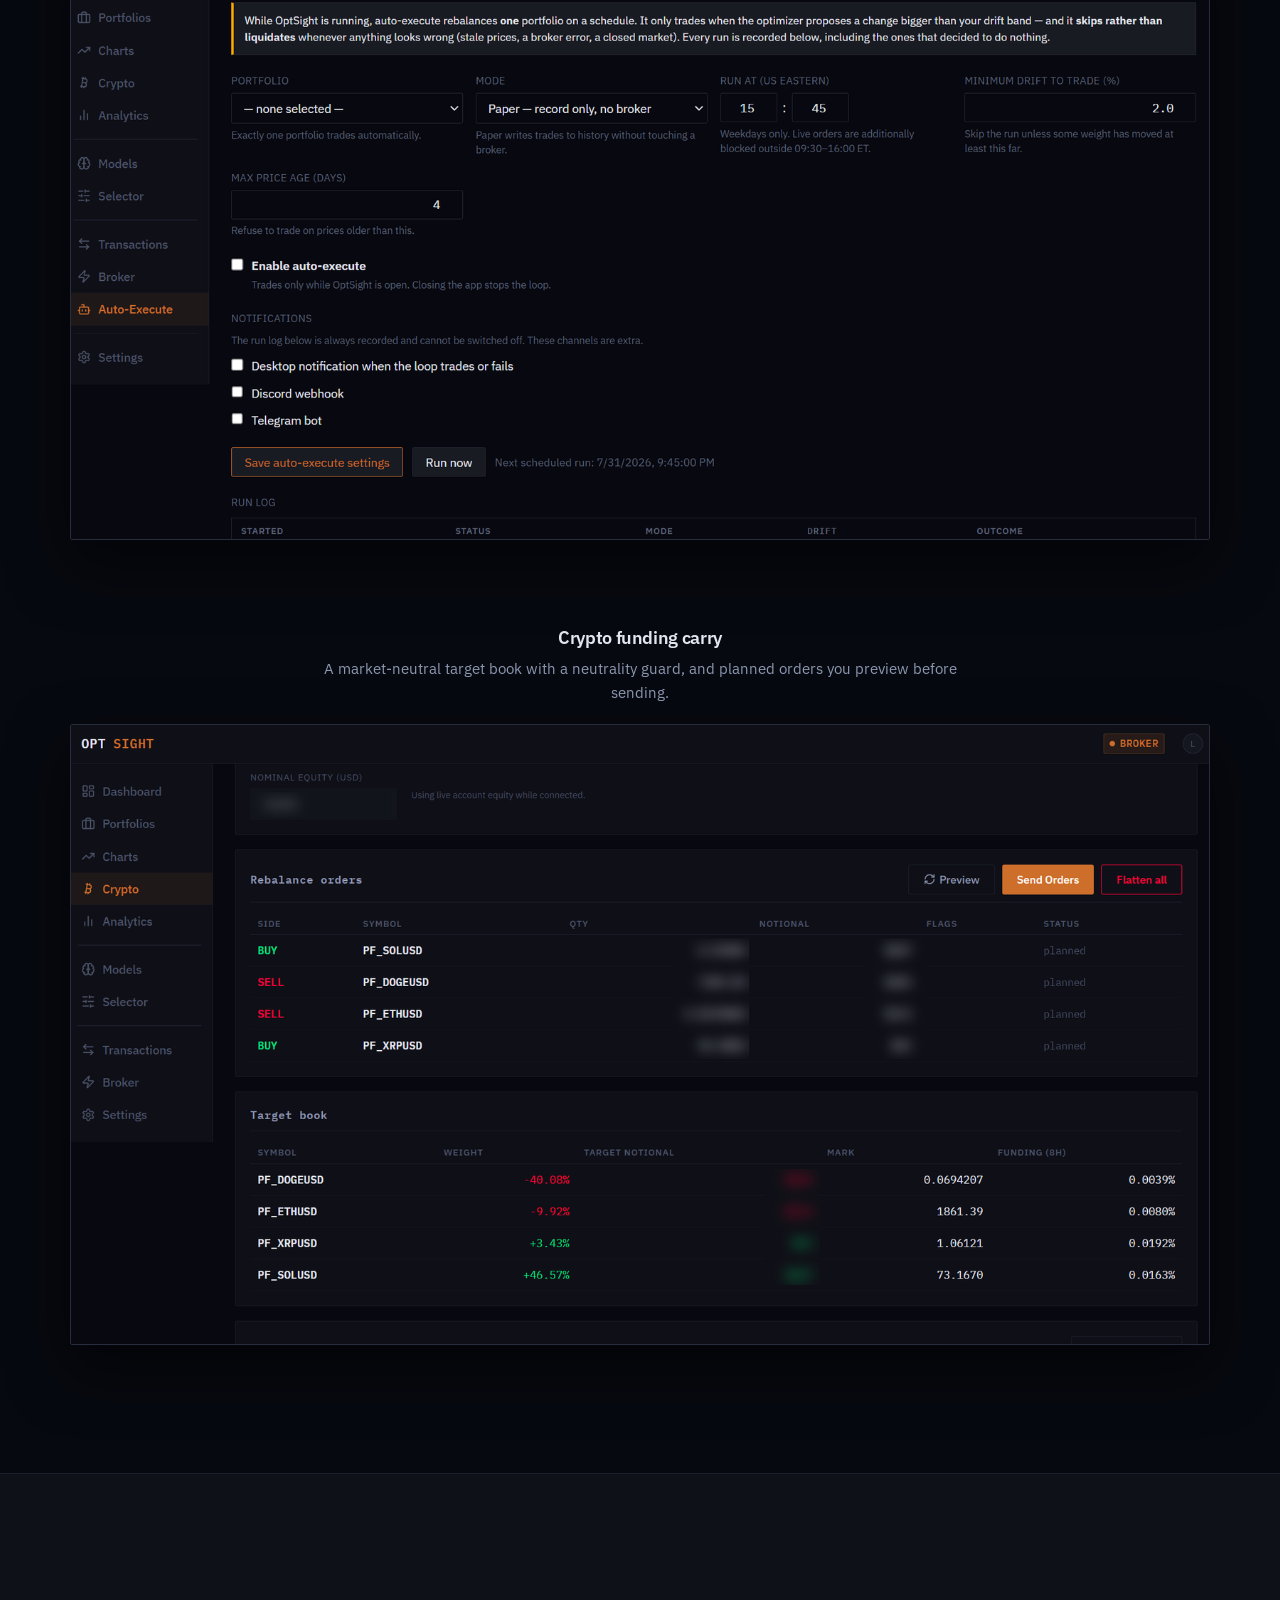
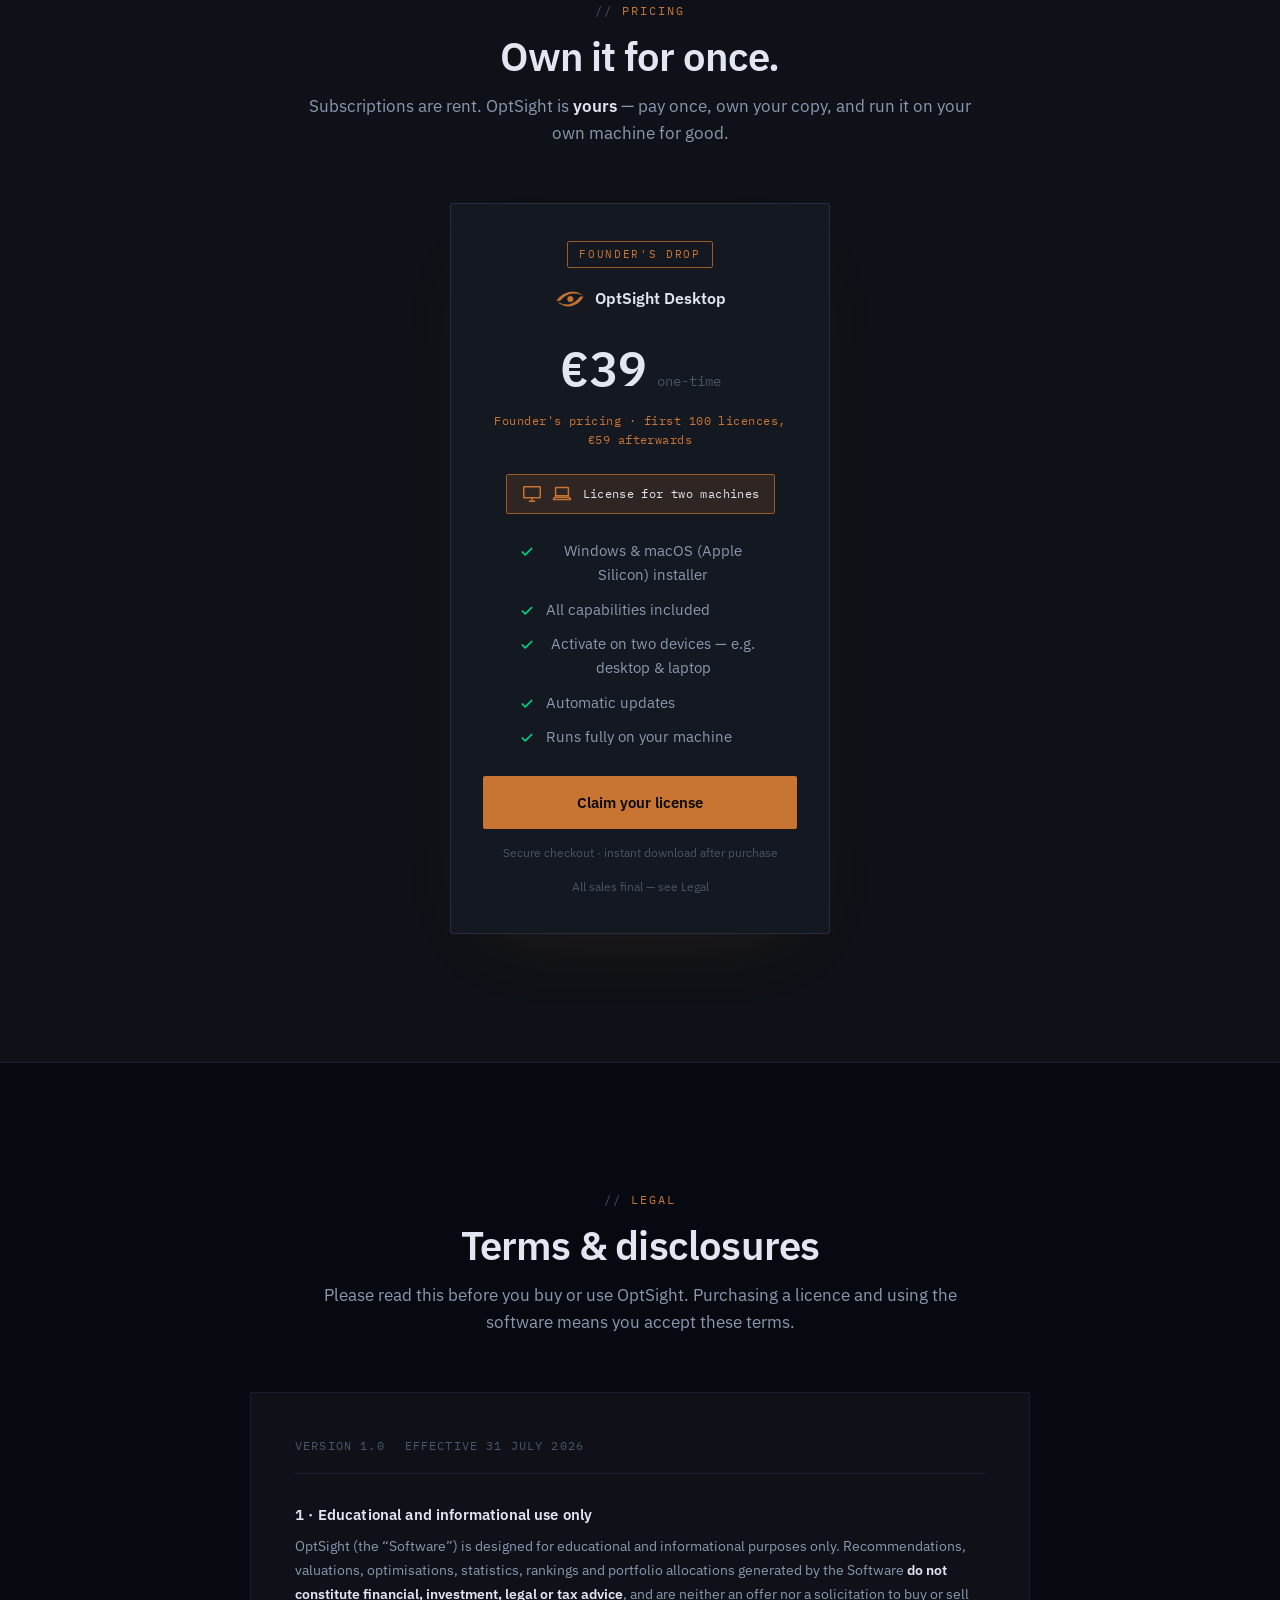
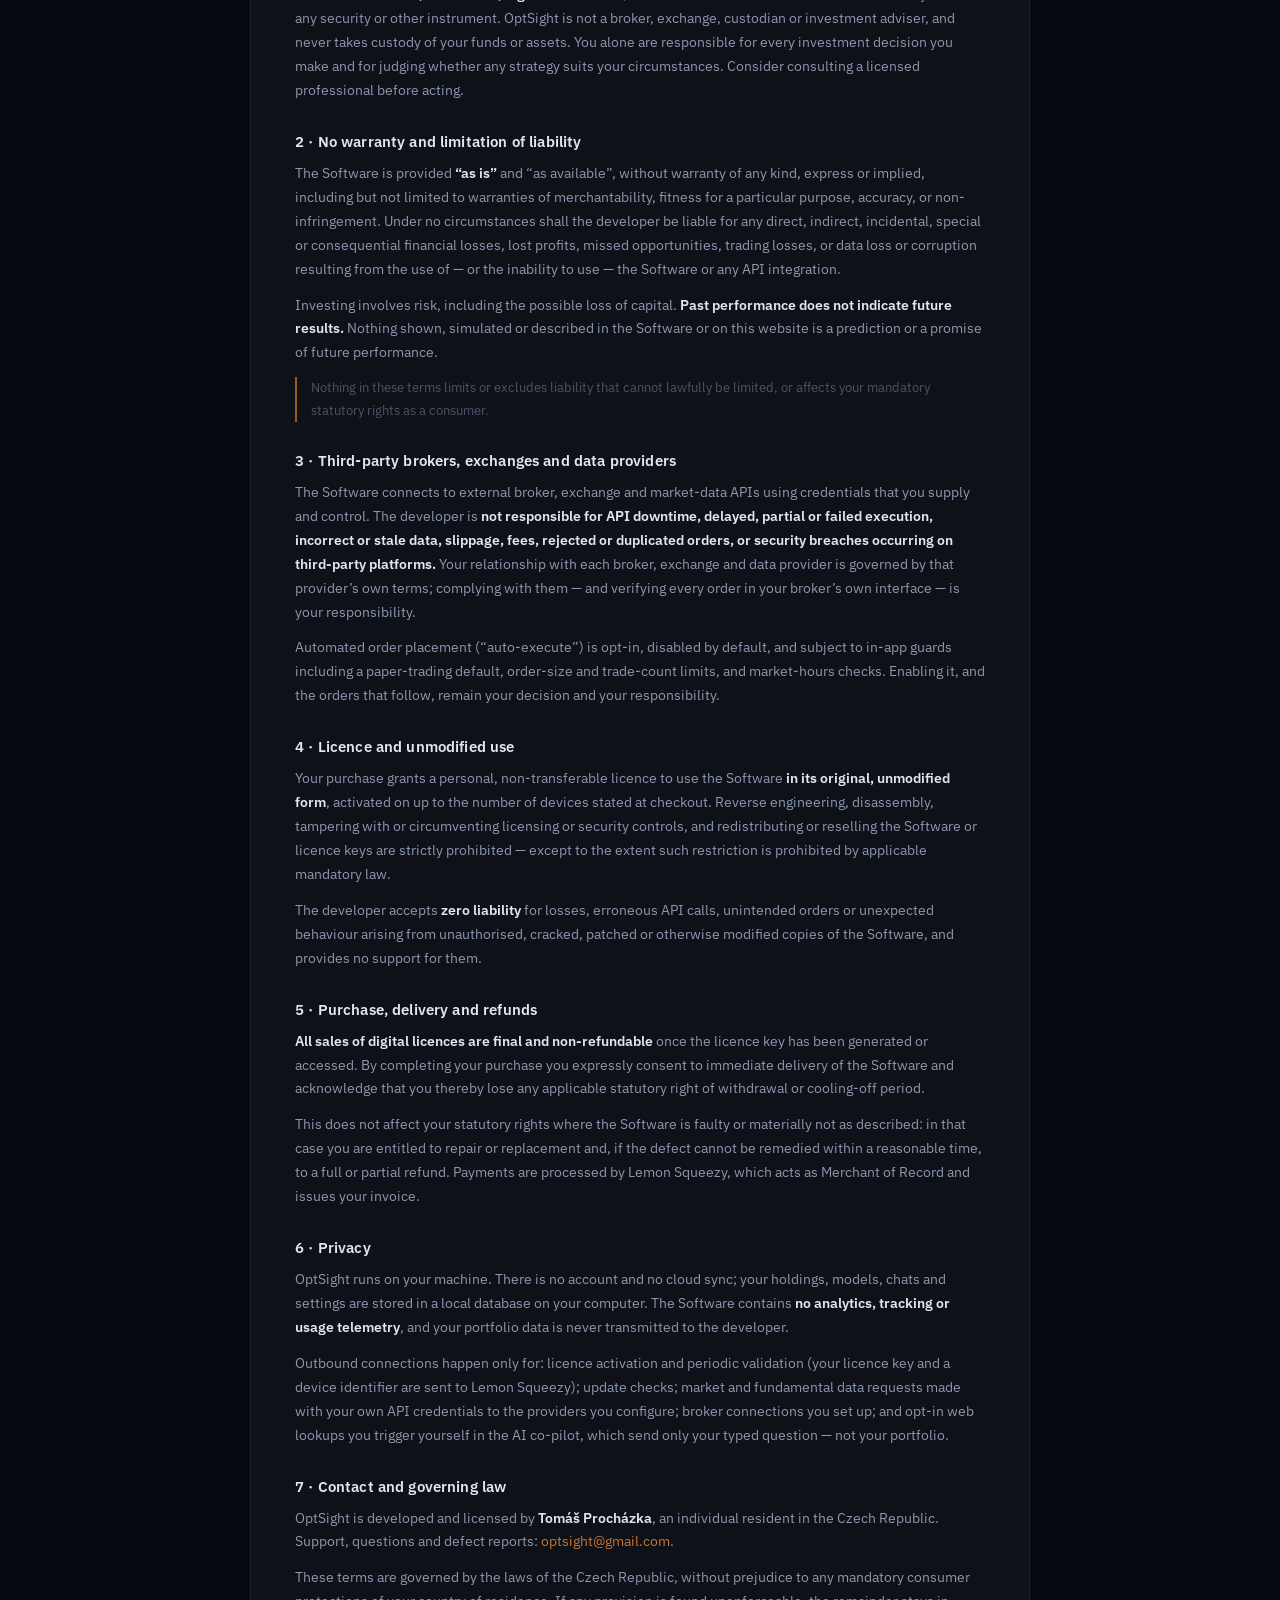
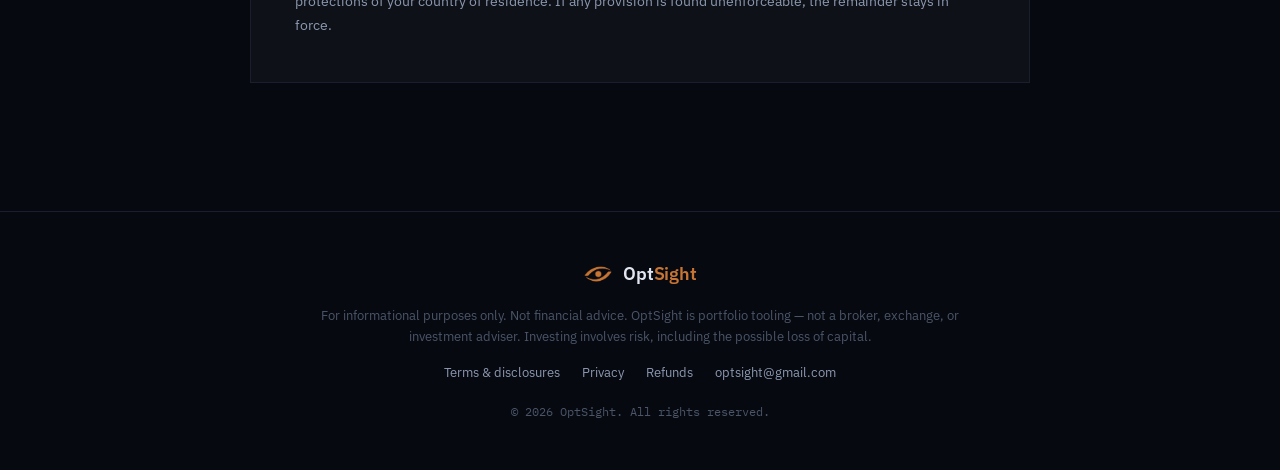
==== commit acabda4e: "Pricing: EUR39 now, EUR59 after the first 100 licences" ====
--- a/index.html
+++ b/index.html
@@ -363,13 +363,16 @@
           <span class="logo-mark"></span>
           <span>OptSight Desktop</span>
         </div>
-        <!-- PLACEHOLDER PRICE: launch €39 / anchor €59 — confirm finals before launch -->
+        <!-- Price: €39 now, rising to €59 after the first 100 licences. Stated as a
+             FUTURE increase, never as a struck-through "was €59" — under the Omnibus
+             Directive a reference price must be one actually charged in the prior 30
+             days, and €59 never has been. The announced increase must also be real:
+             raise it at ~100, or the claim becomes misleading under the UCPD. -->
         <div class="price">
-          <span class="price__was">€59</span>
           <span class="price__amount" data-price>€39</span>
           <span class="price__period">one-time</span>
         </div>
-        <p class="price__drop">Founder's pricing · first 100 licenses</p>
+        <p class="price__drop">Founder's pricing · first 100 licences, €59 afterwards</p>
         <div class="price-devices" aria-label="One license activates on two machines">
           <span class="price-devices__icons" aria-hidden="true">
             <svg viewBox="0 0 24 24" fill="none" stroke="currentColor" stroke-width="1.6" stroke-linecap="round" stroke-linejoin="round"><rect x="3" y="4" width="18" height="12" rx="0.5"/><path d="M9 20h6M12 16v4"/></svg>
--- a/styles.css
+++ b/styles.css
@@ -456,14 +456,6 @@
   border-radius: var(--radius);
 }
 .price { display: flex; align-items: baseline; justify-content: center; gap: 10px; margin-bottom: 6px; }
-.price__was {
-  font-family: var(--font-mono);
-  font-size: 1.15rem;
-  color: var(--muted);
-  text-decoration: line-through;
-  text-decoration-color: var(--danger);
-  align-self: center;
-}
 .price__amount { font-family: var(--font-mono); font-size: 3rem; font-weight: 600; color: var(--text-primary); }
 .price__period { font-family: var(--font-mono); font-size: 0.85rem; color: var(--muted); }
 .price__drop {
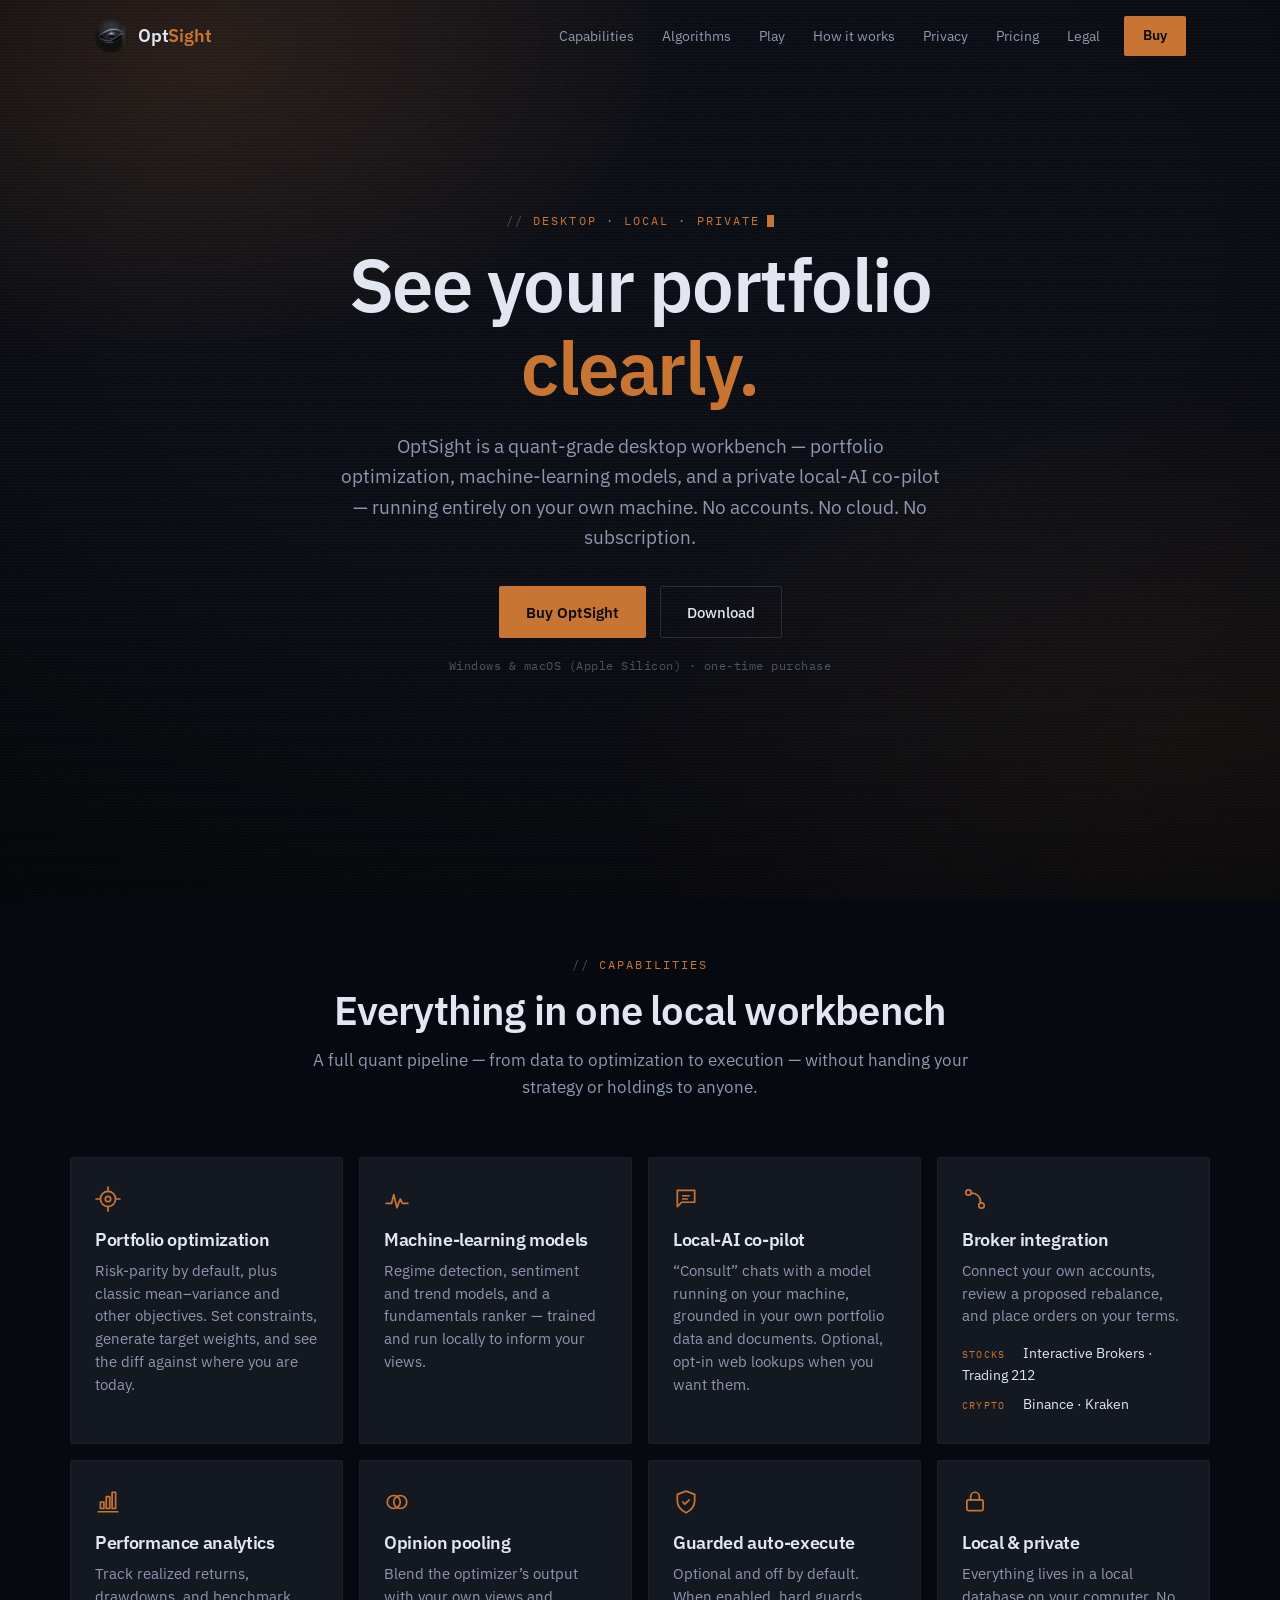
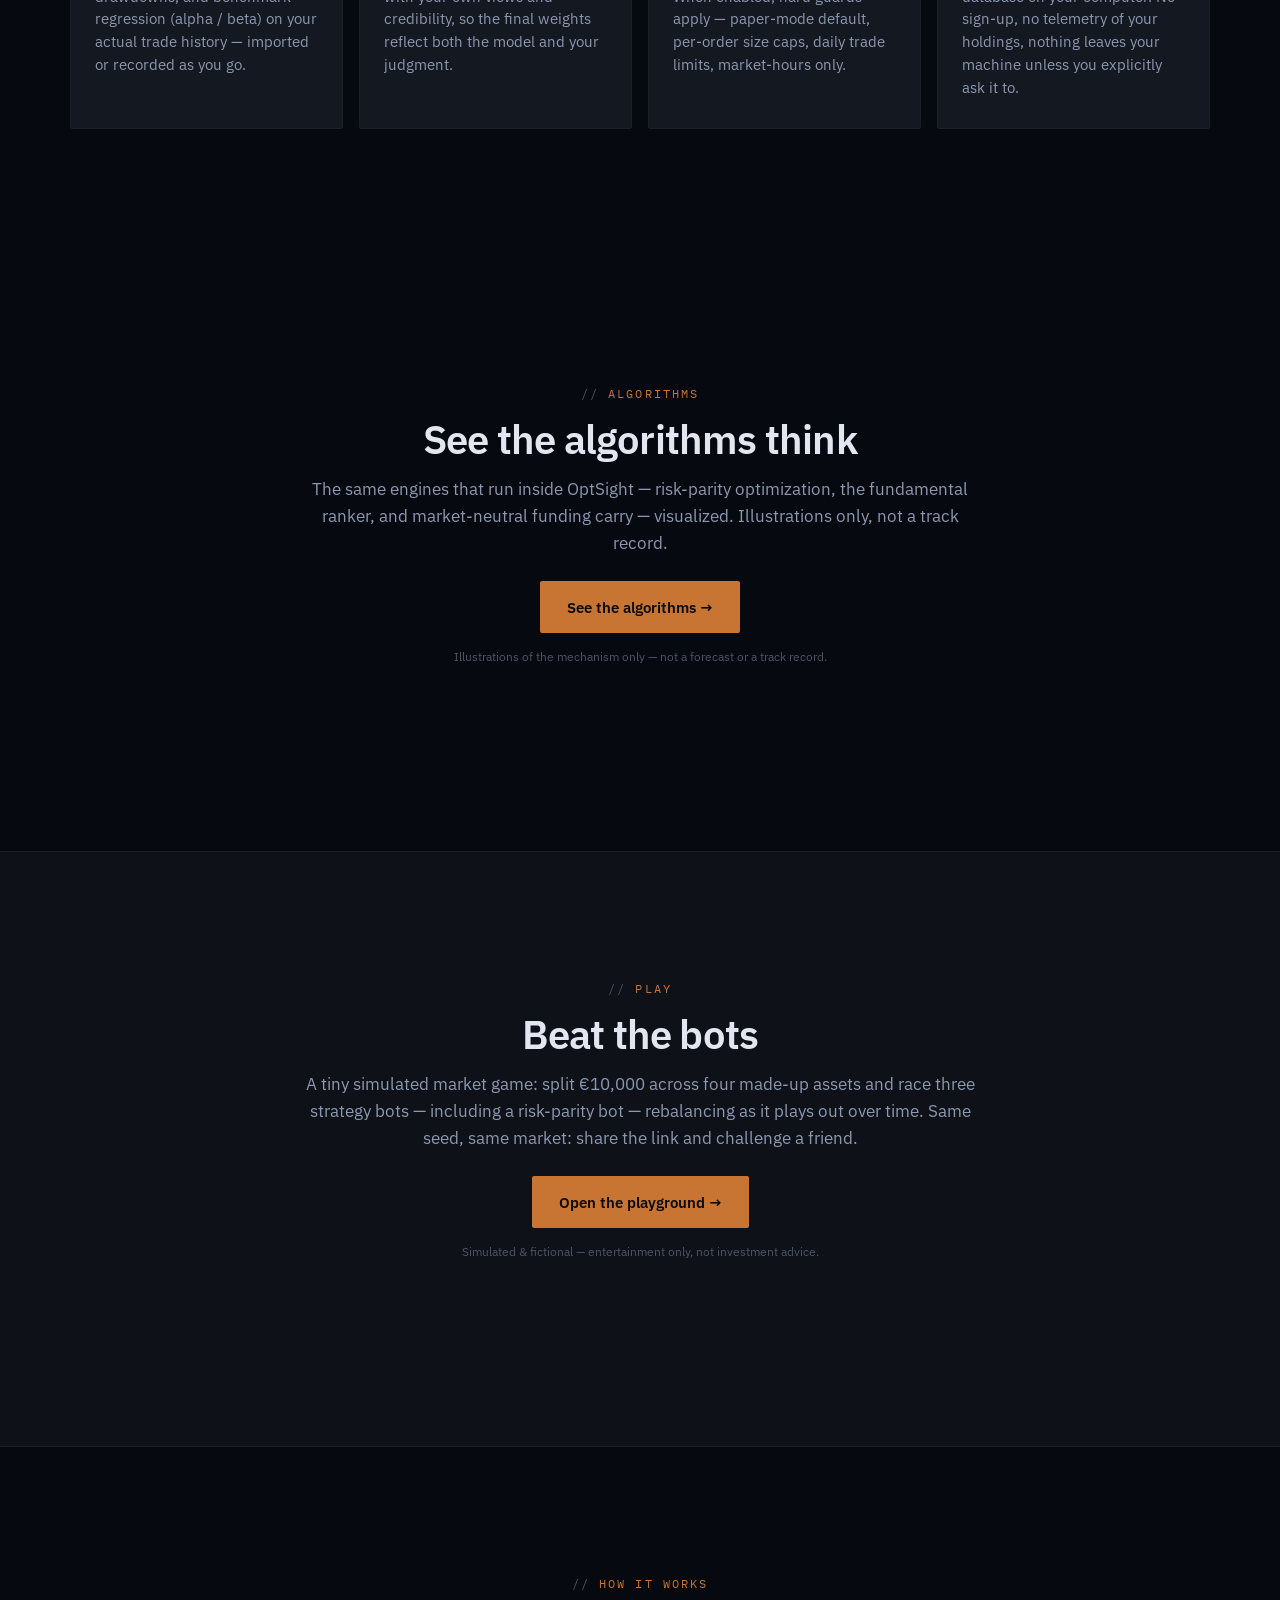
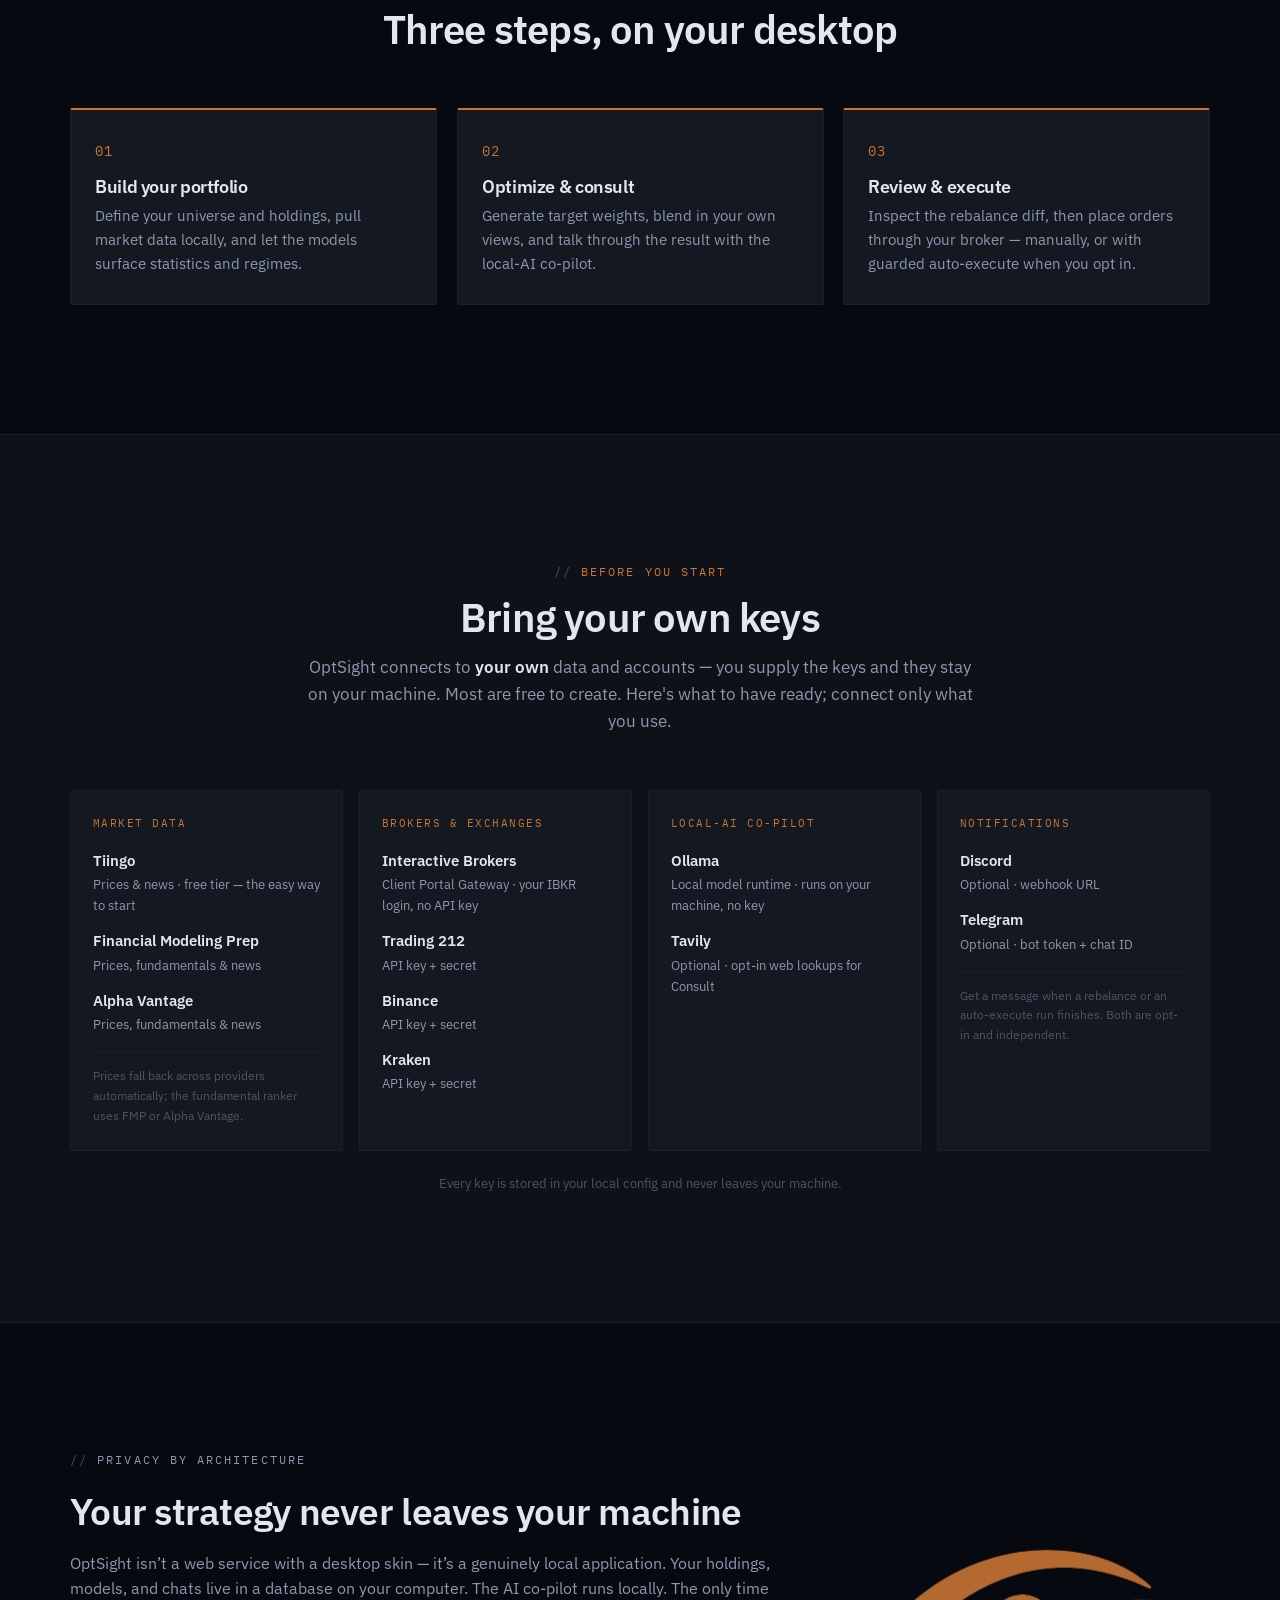
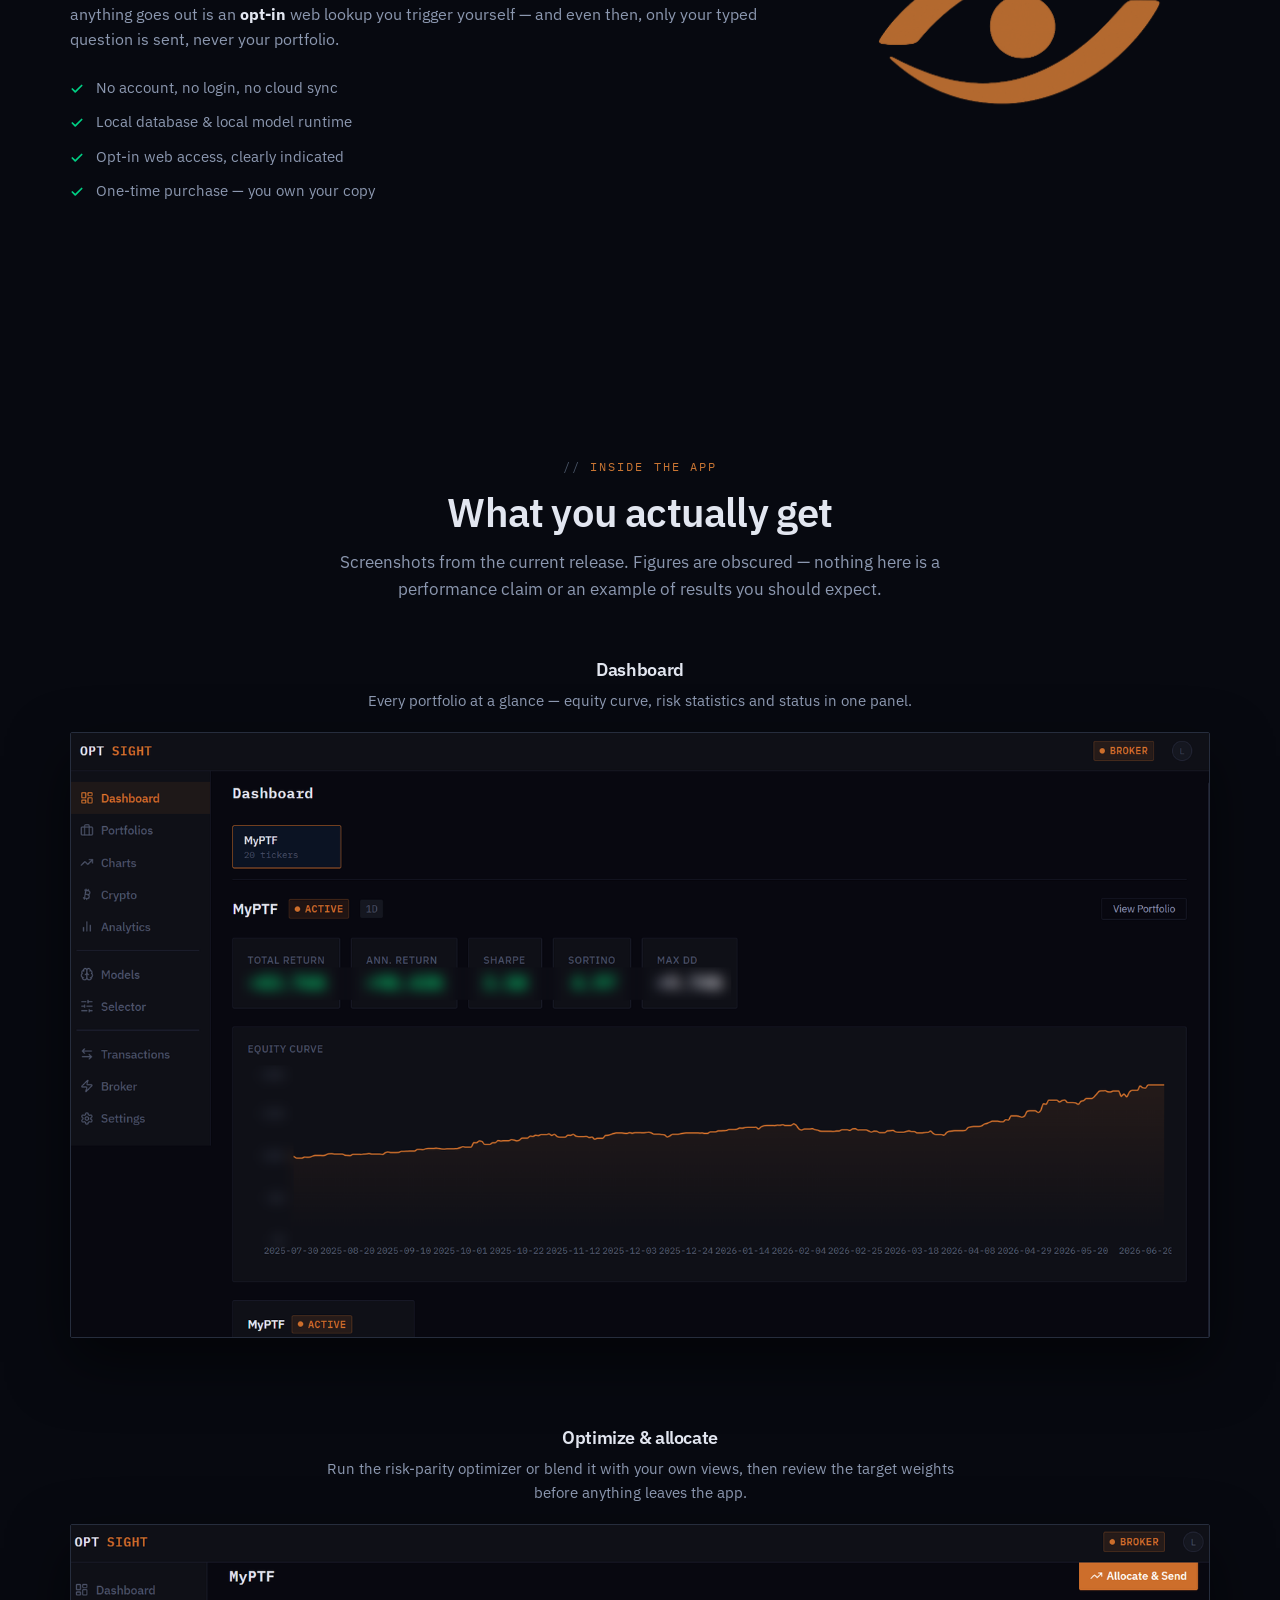
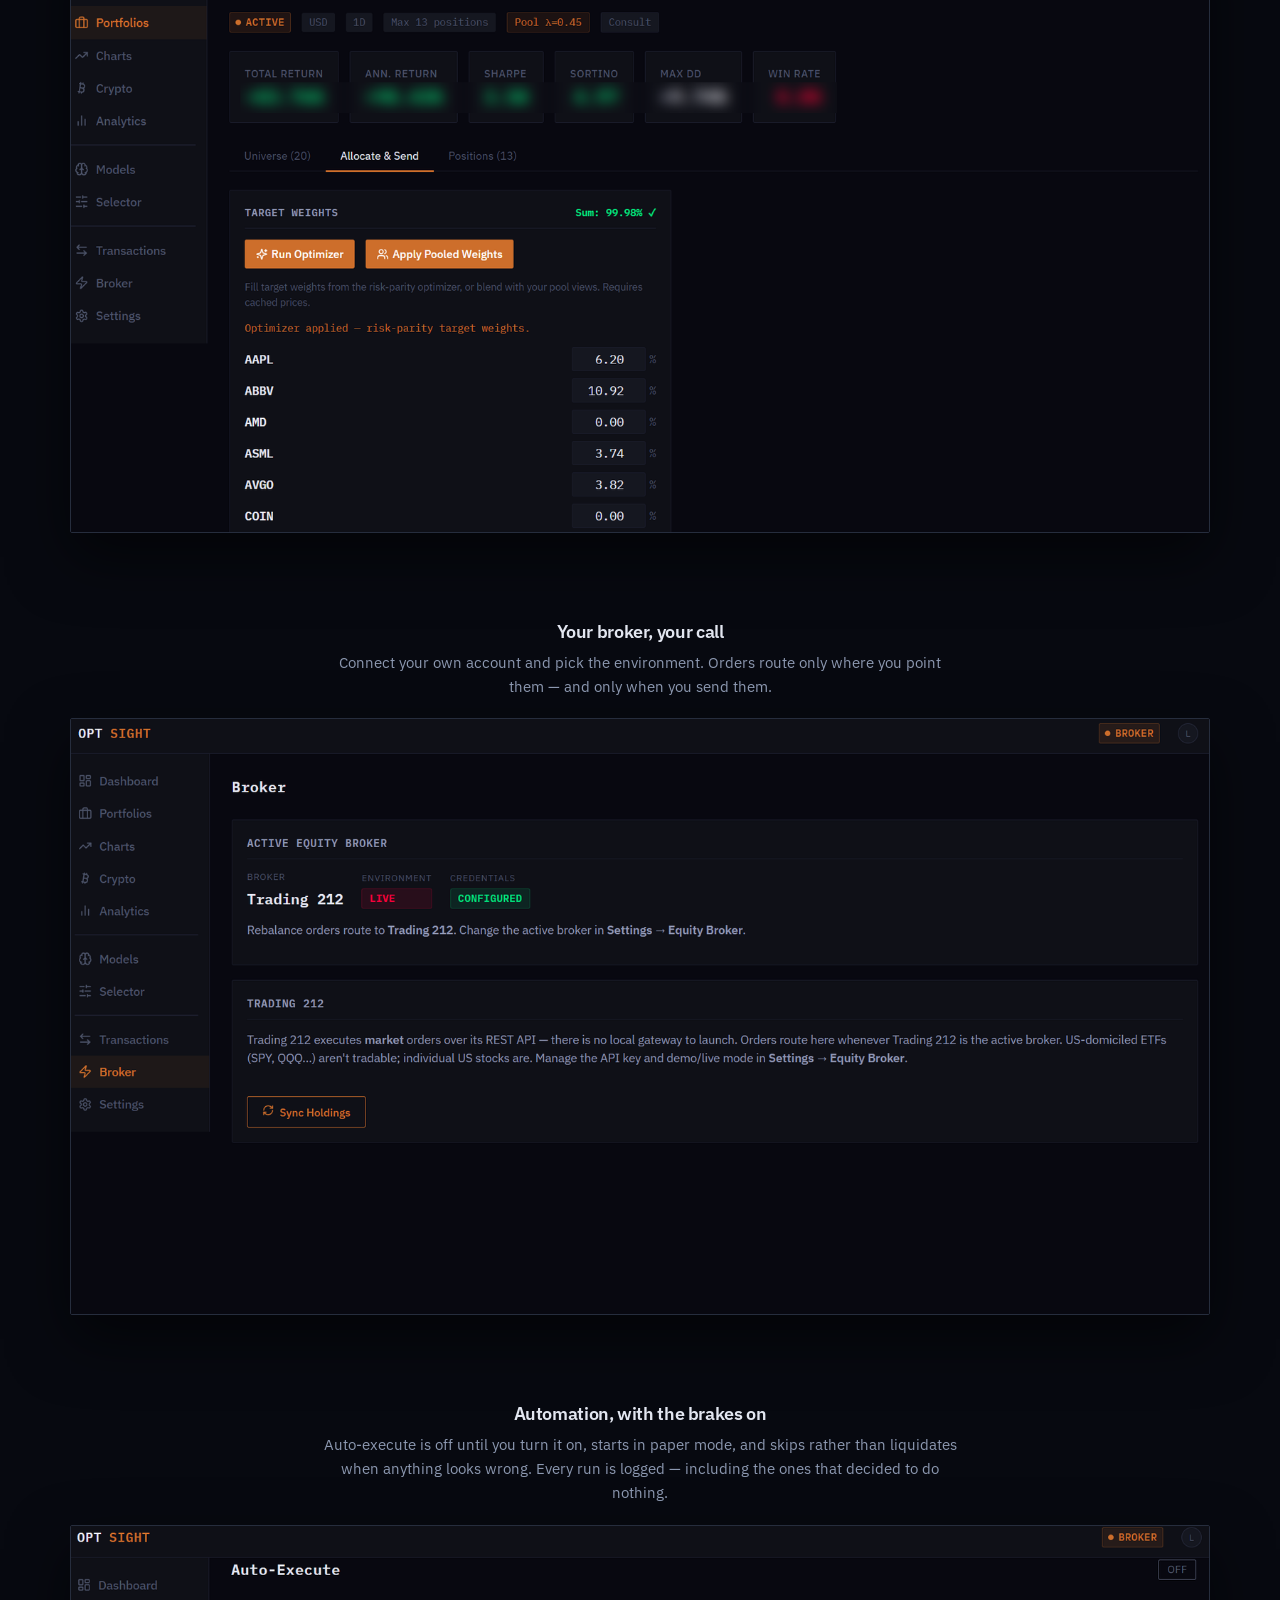
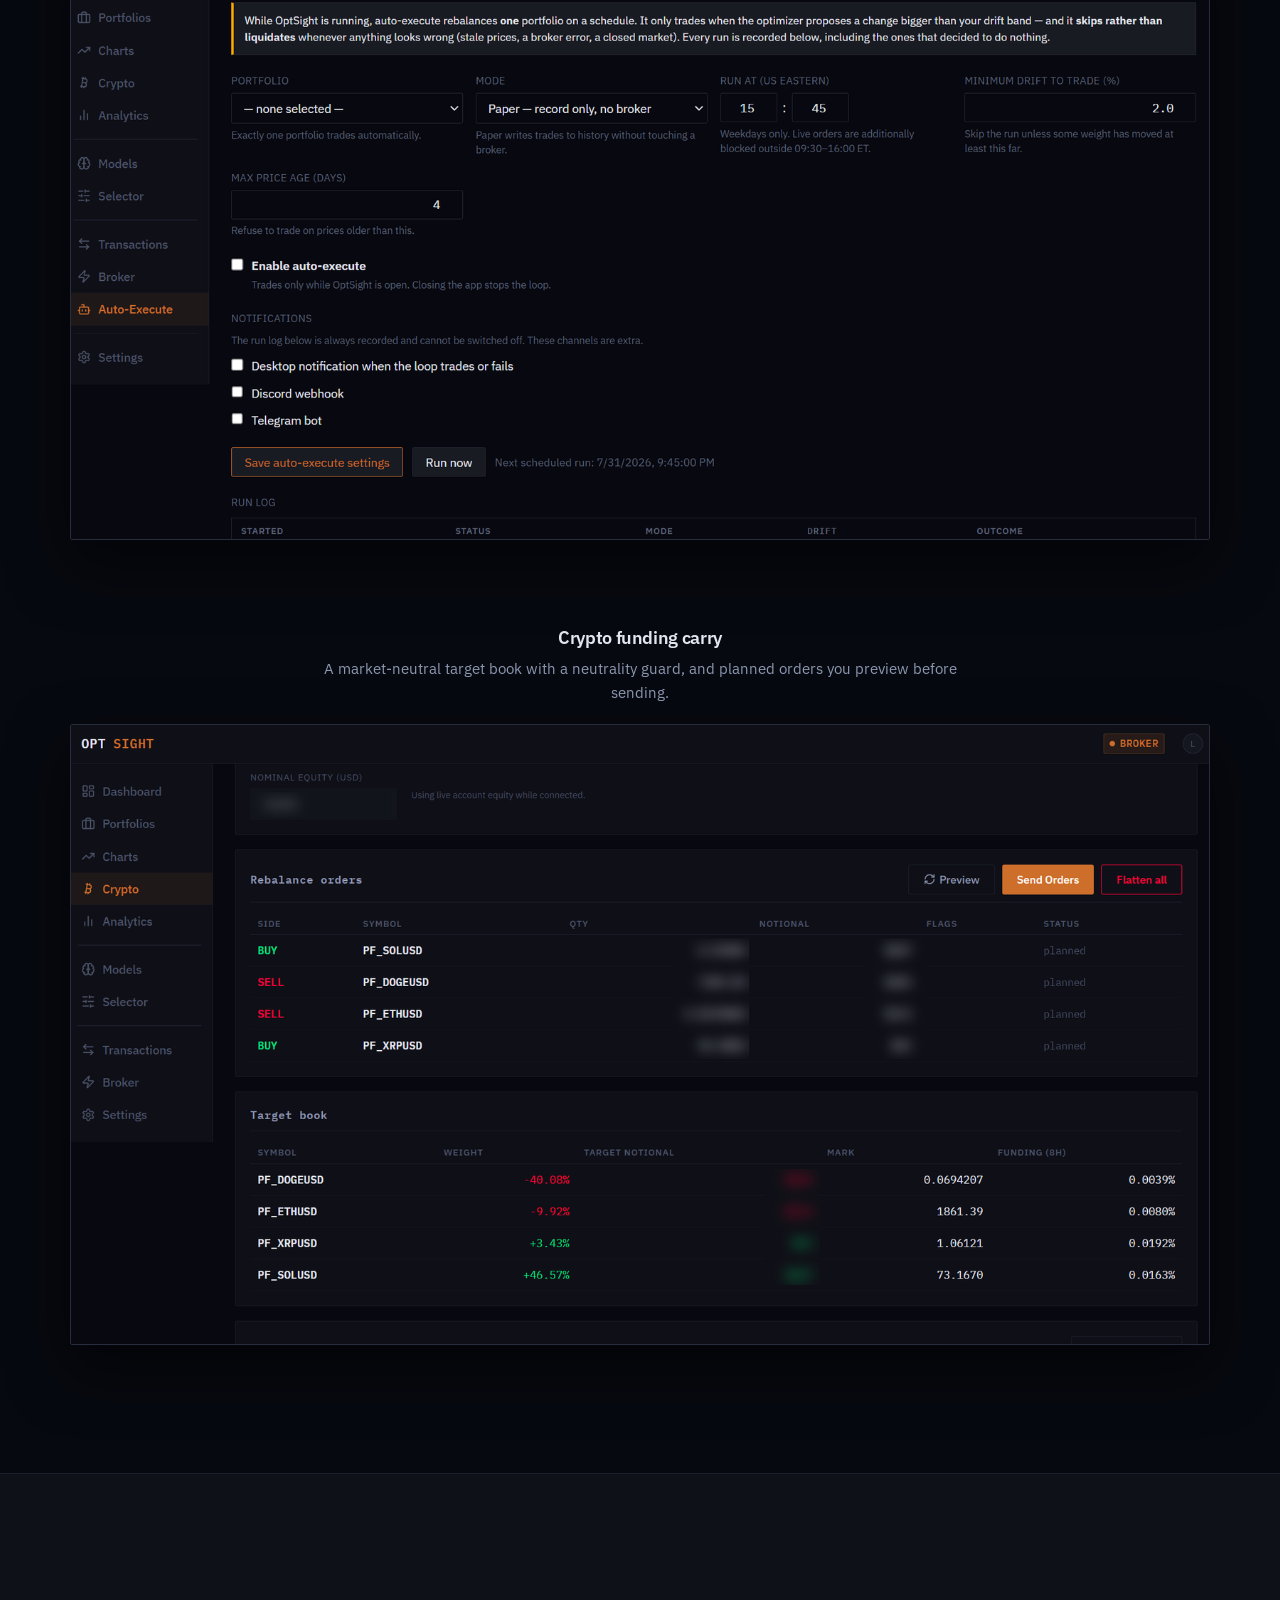
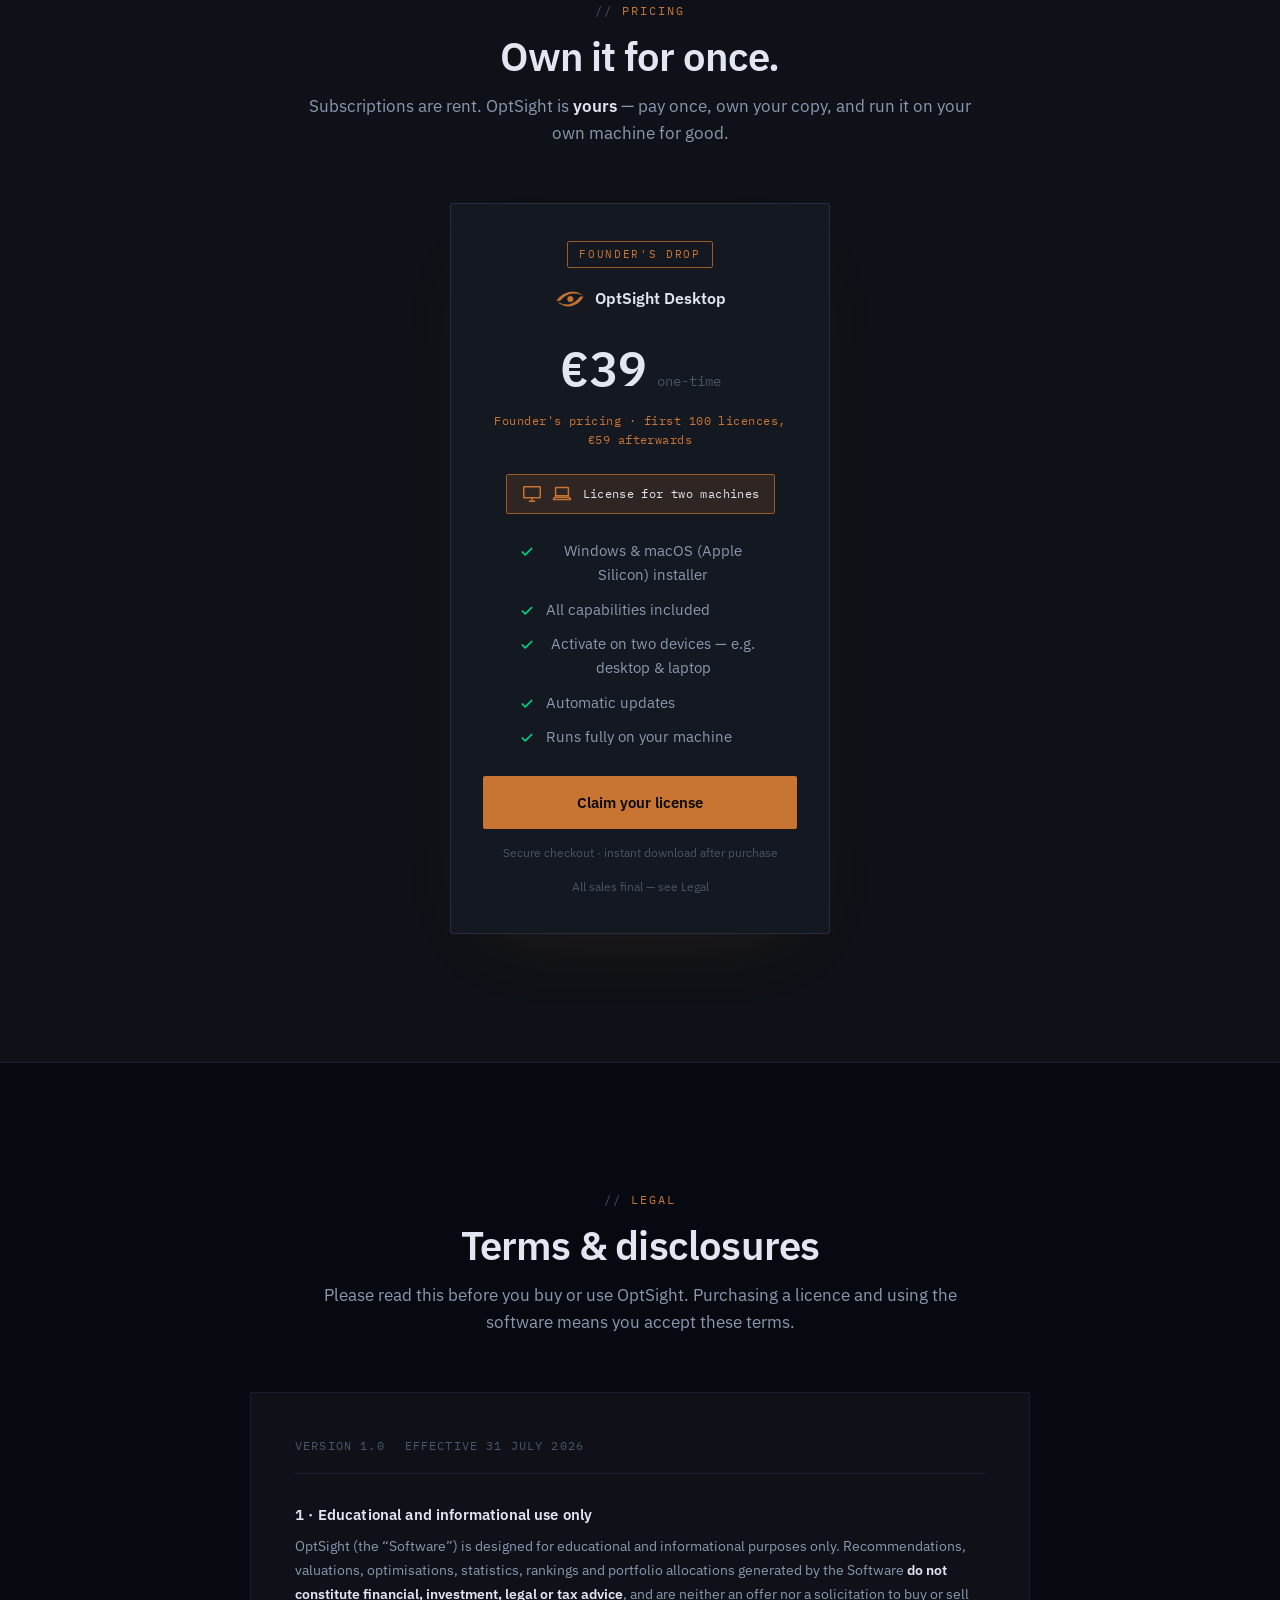
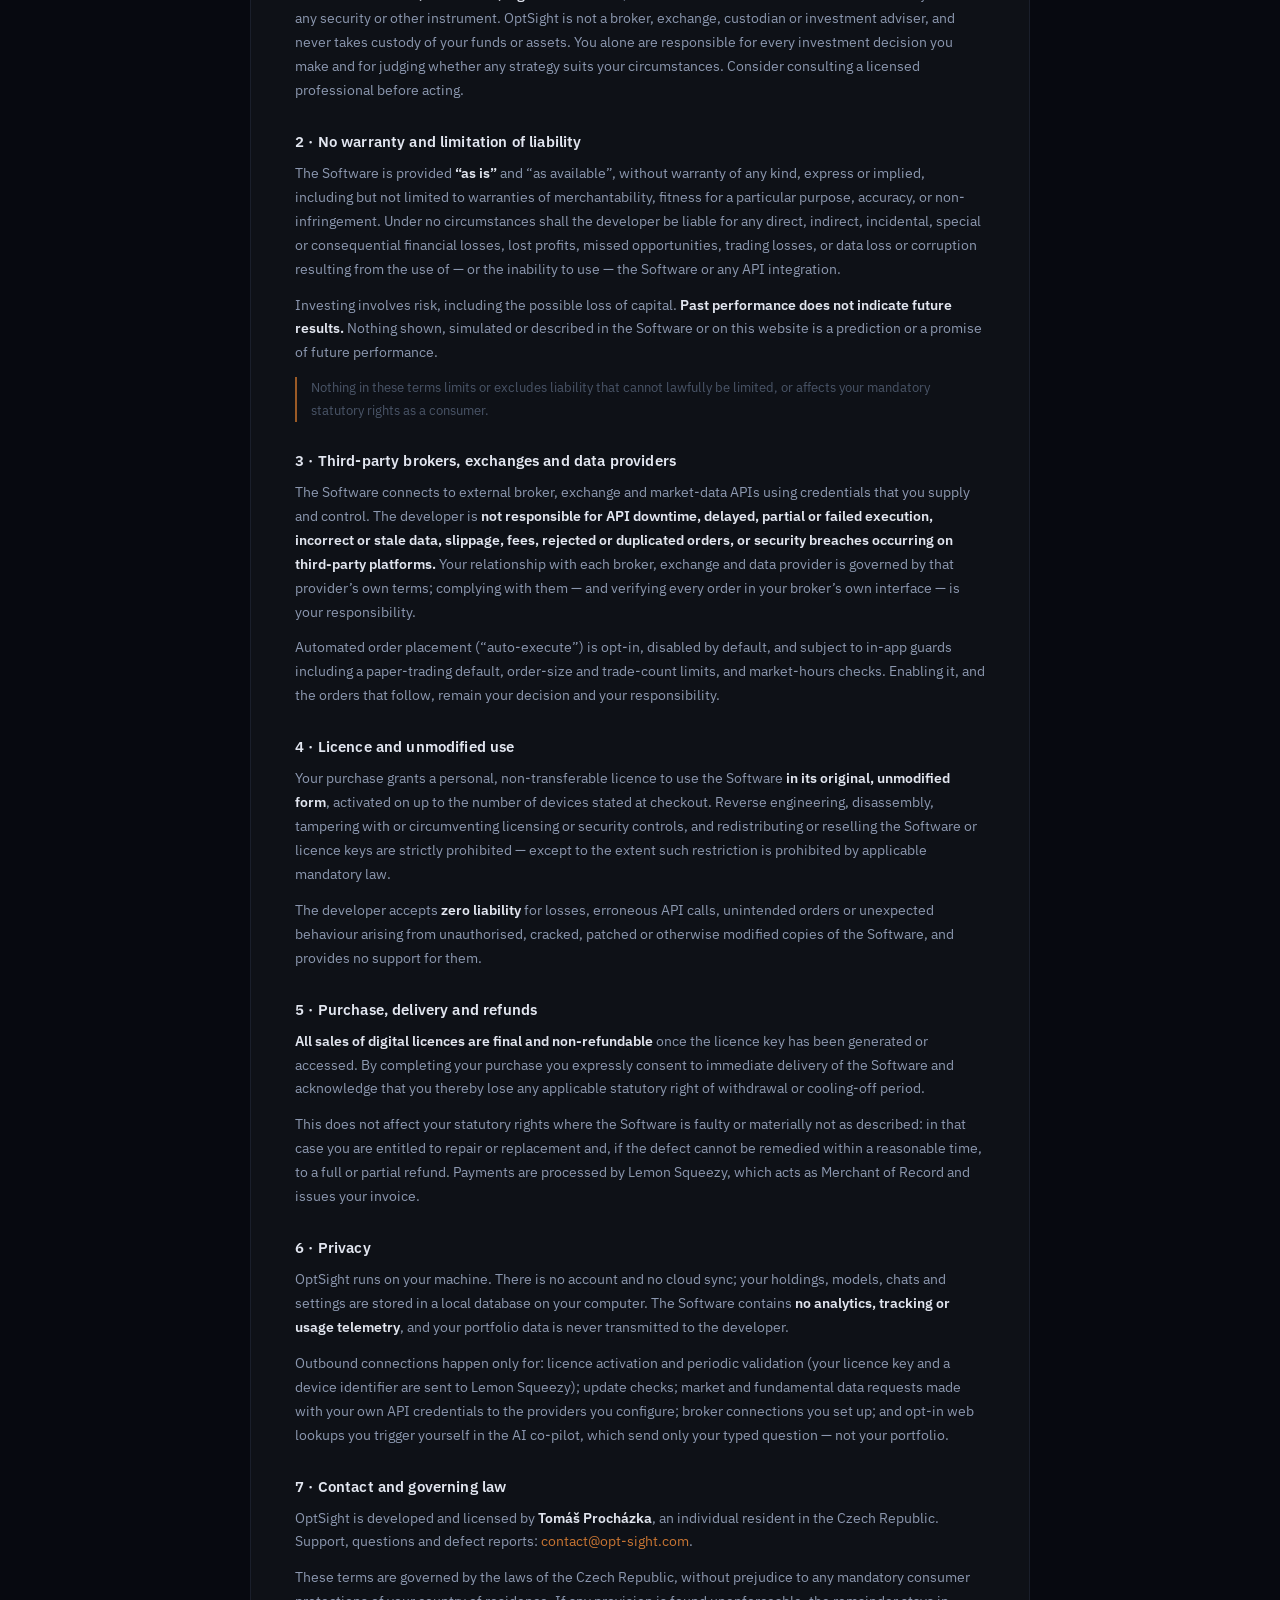
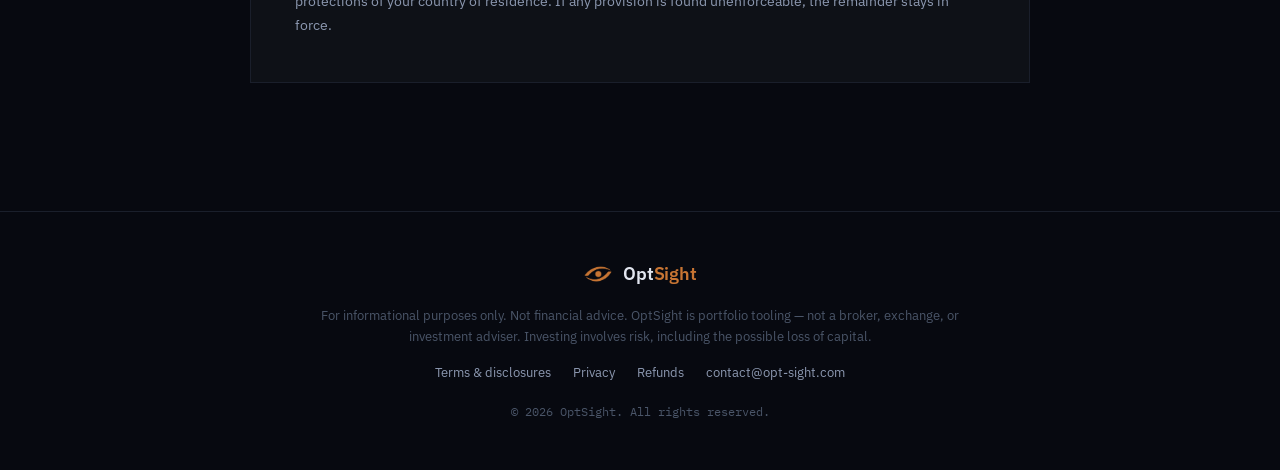
==== commit 8d7c17ac: "Support address: optsight@gmail.com -> contact@opt-sight.com The repo changed this weeks ago but it " ====
--- a/index.html
+++ b/index.html
@@ -530,7 +530,7 @@
                  §5's Merchant-of-Record wording if that changes. -->
             OptSight is developed and licensed by <strong>Tomáš Procházka</strong>, an
             individual resident in the Czech Republic. Support, questions and defect reports:
-            <a href="mailto:optsight@gmail.com">optsight@gmail.com</a>.
+            <a href="mailto:contact@opt-sight.com">contact@opt-sight.com</a>.
           </p>
           <p>
             These terms are governed by the laws of the Czech Republic, without prejudice to
@@ -559,7 +559,7 @@
         <a href="#legal">Terms &amp; disclosures</a>
         <a href="#legal">Privacy</a>
         <a href="#legal">Refunds</a>
-        <a href="mailto:optsight@gmail.com">optsight@gmail.com</a>
+        <a href="mailto:contact@opt-sight.com">contact@opt-sight.com</a>
       </p>
       <p class="footer__copy">© <span data-year>2026</span> OptSight. All rights reserved.</p>
     </div>
